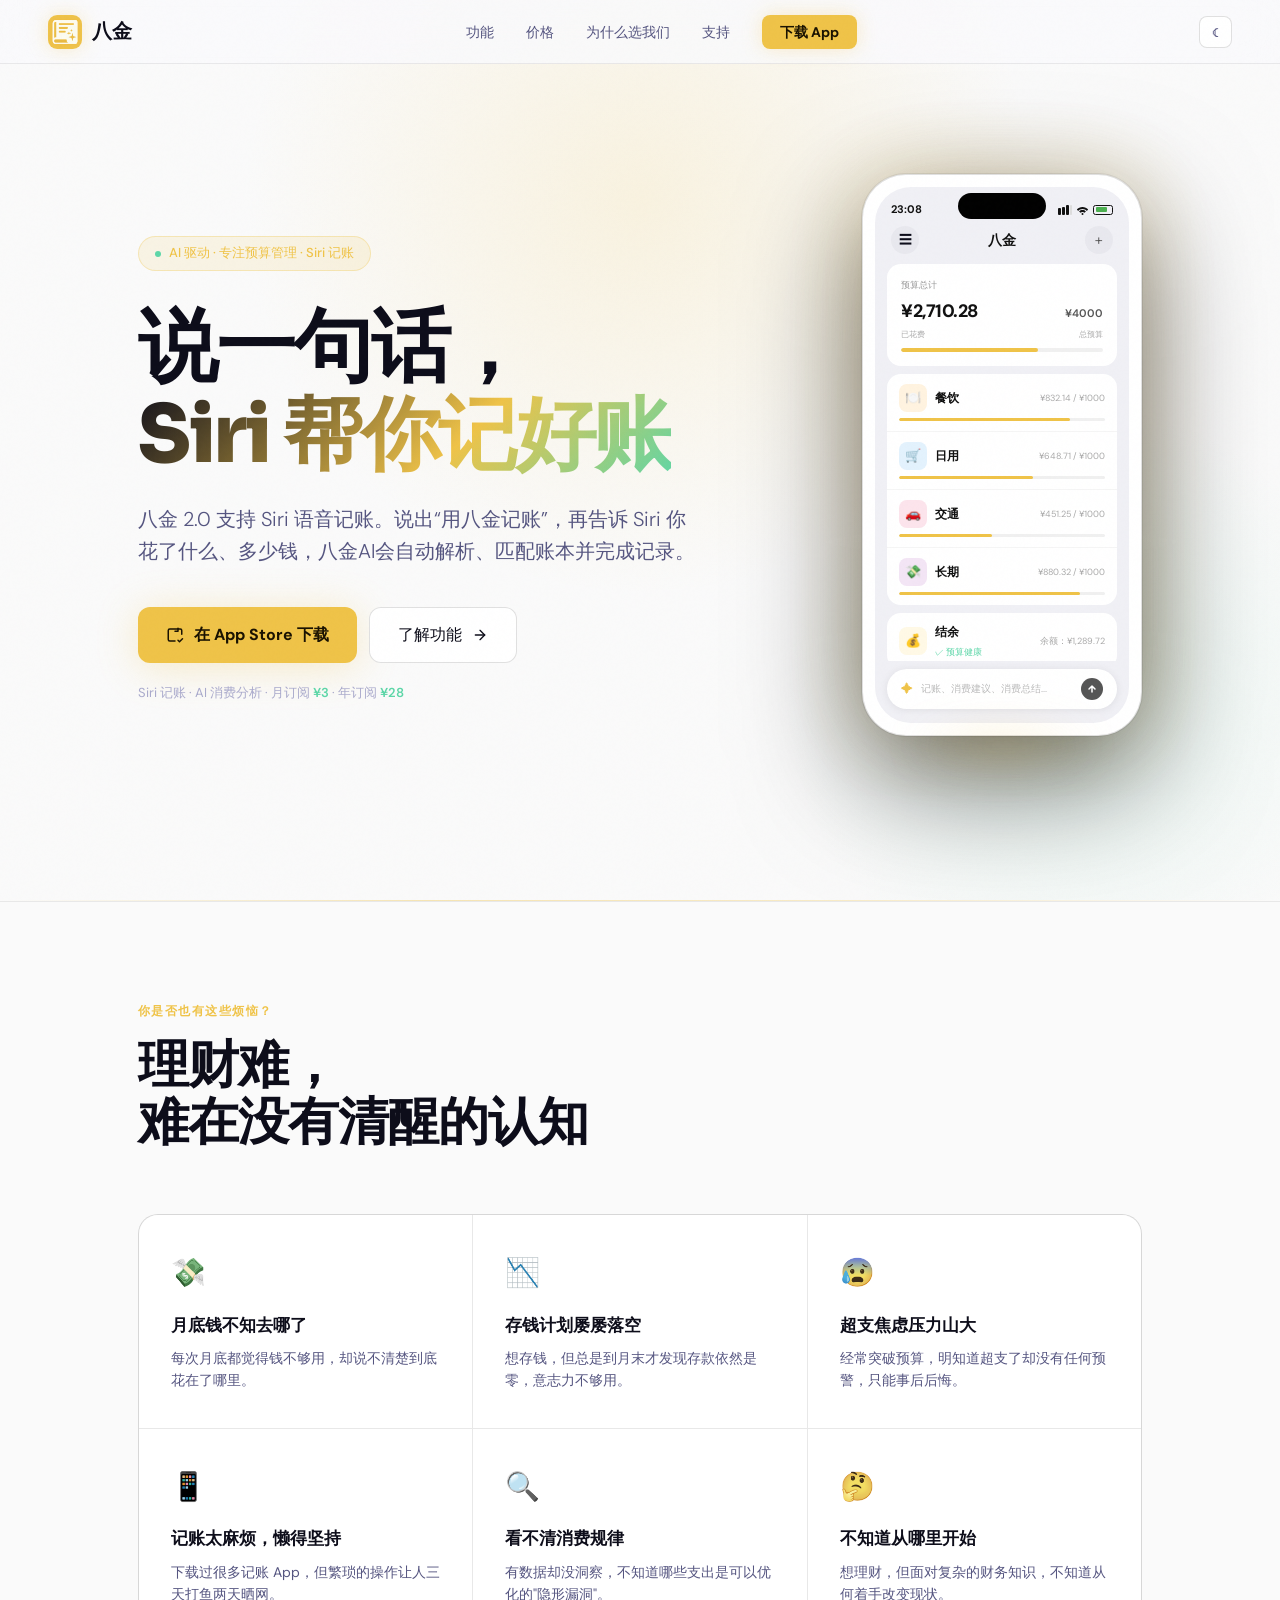
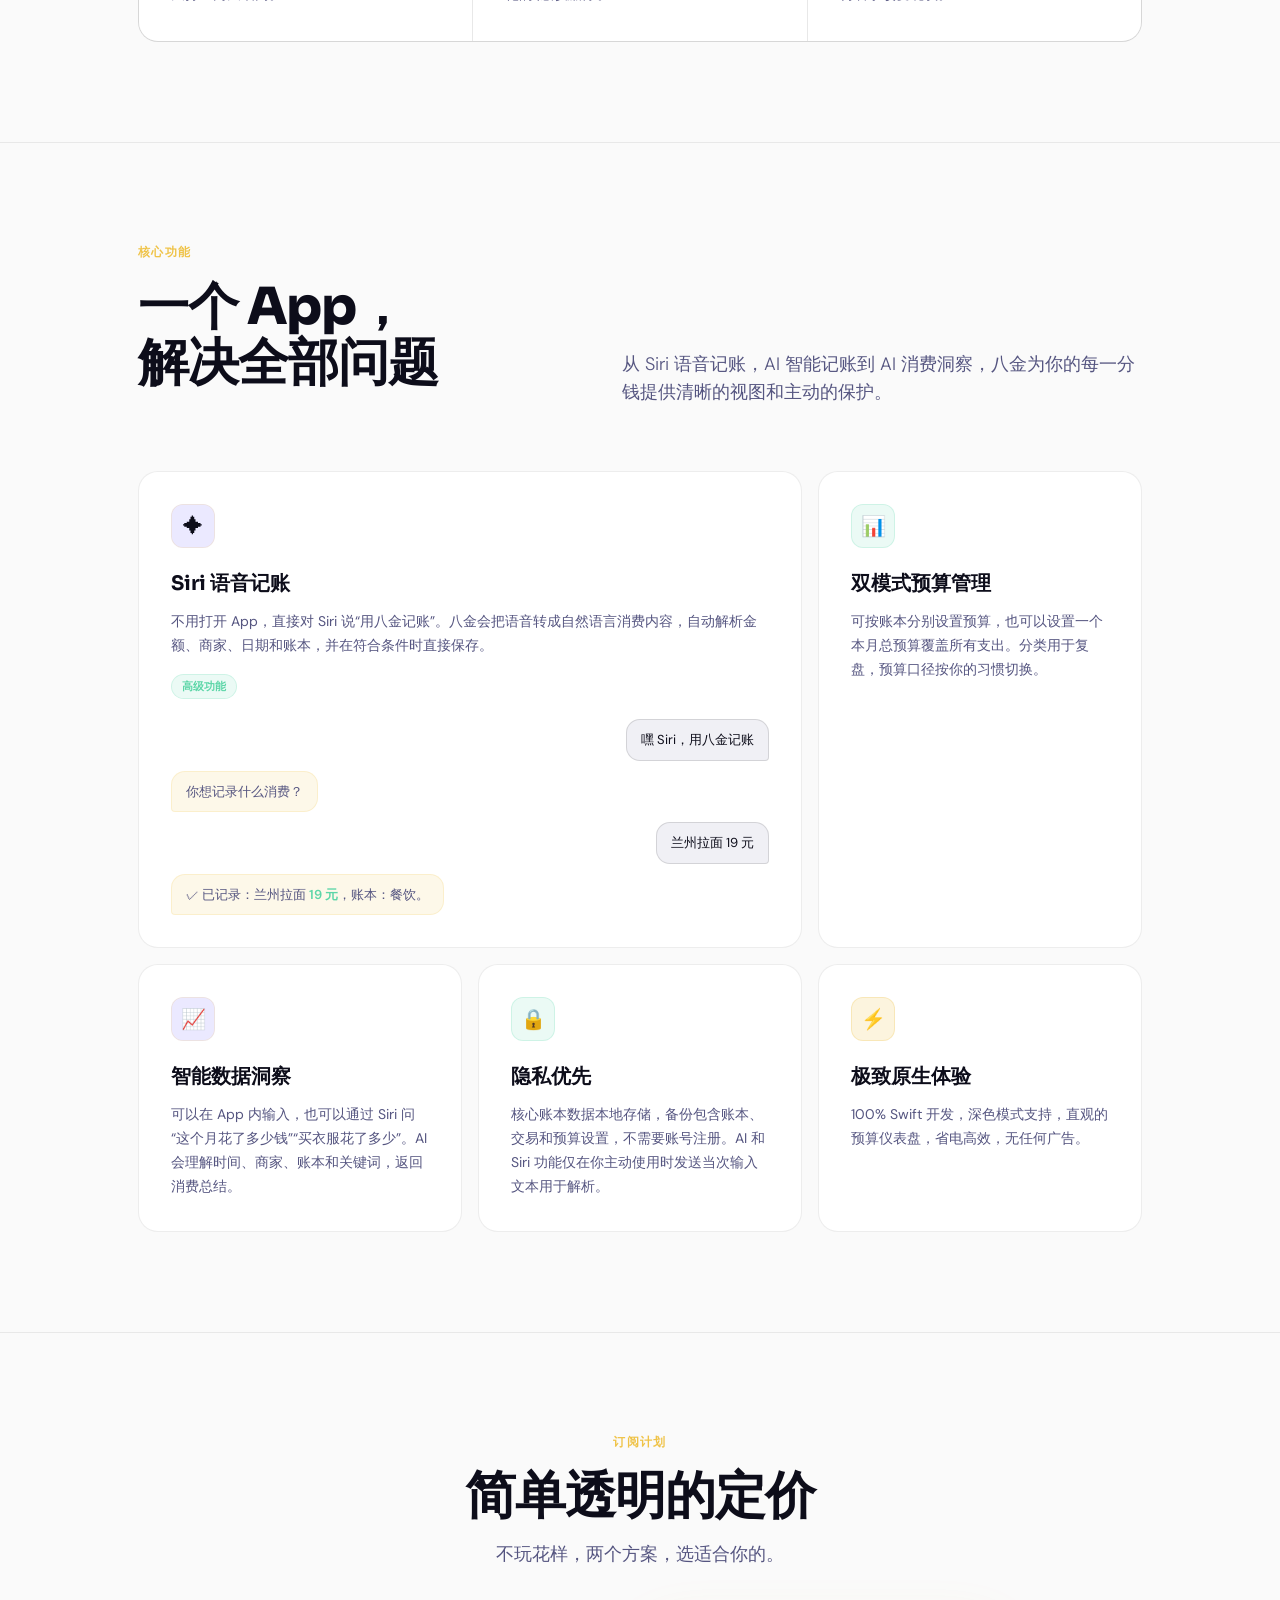
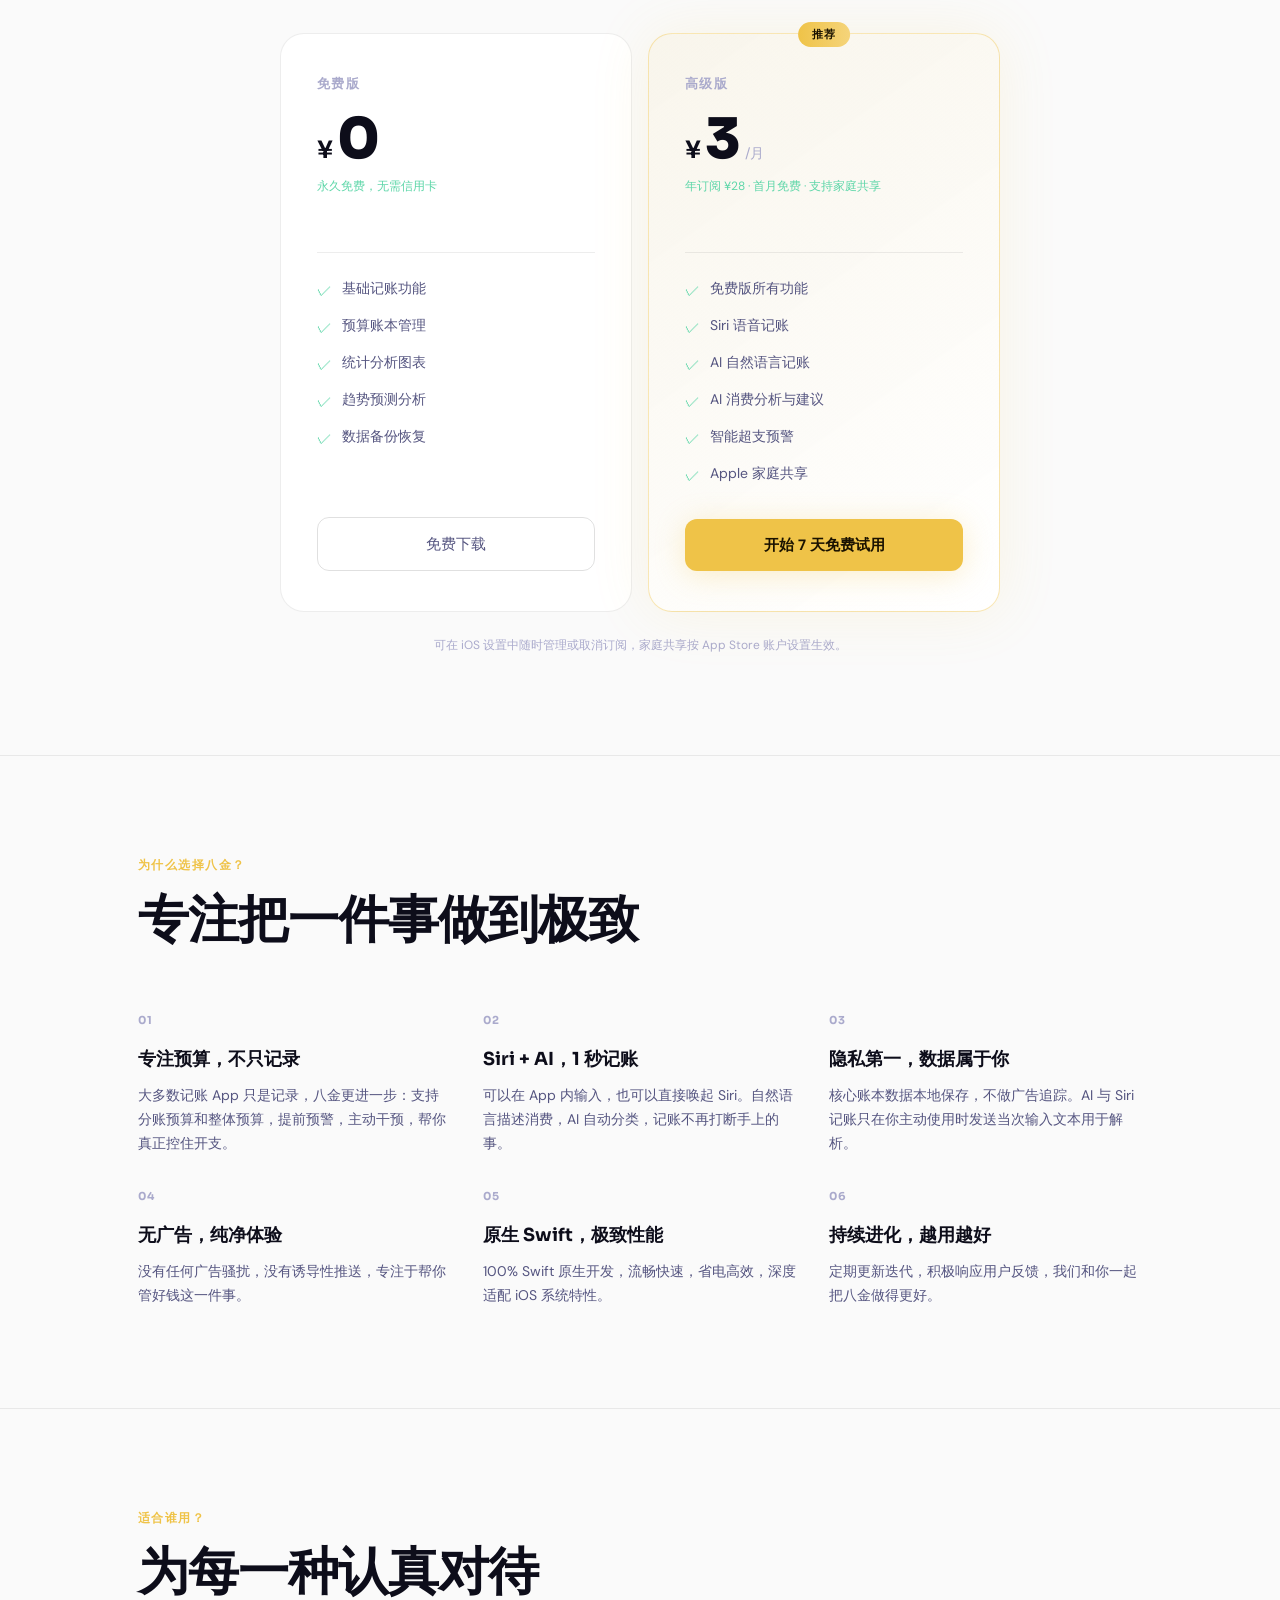
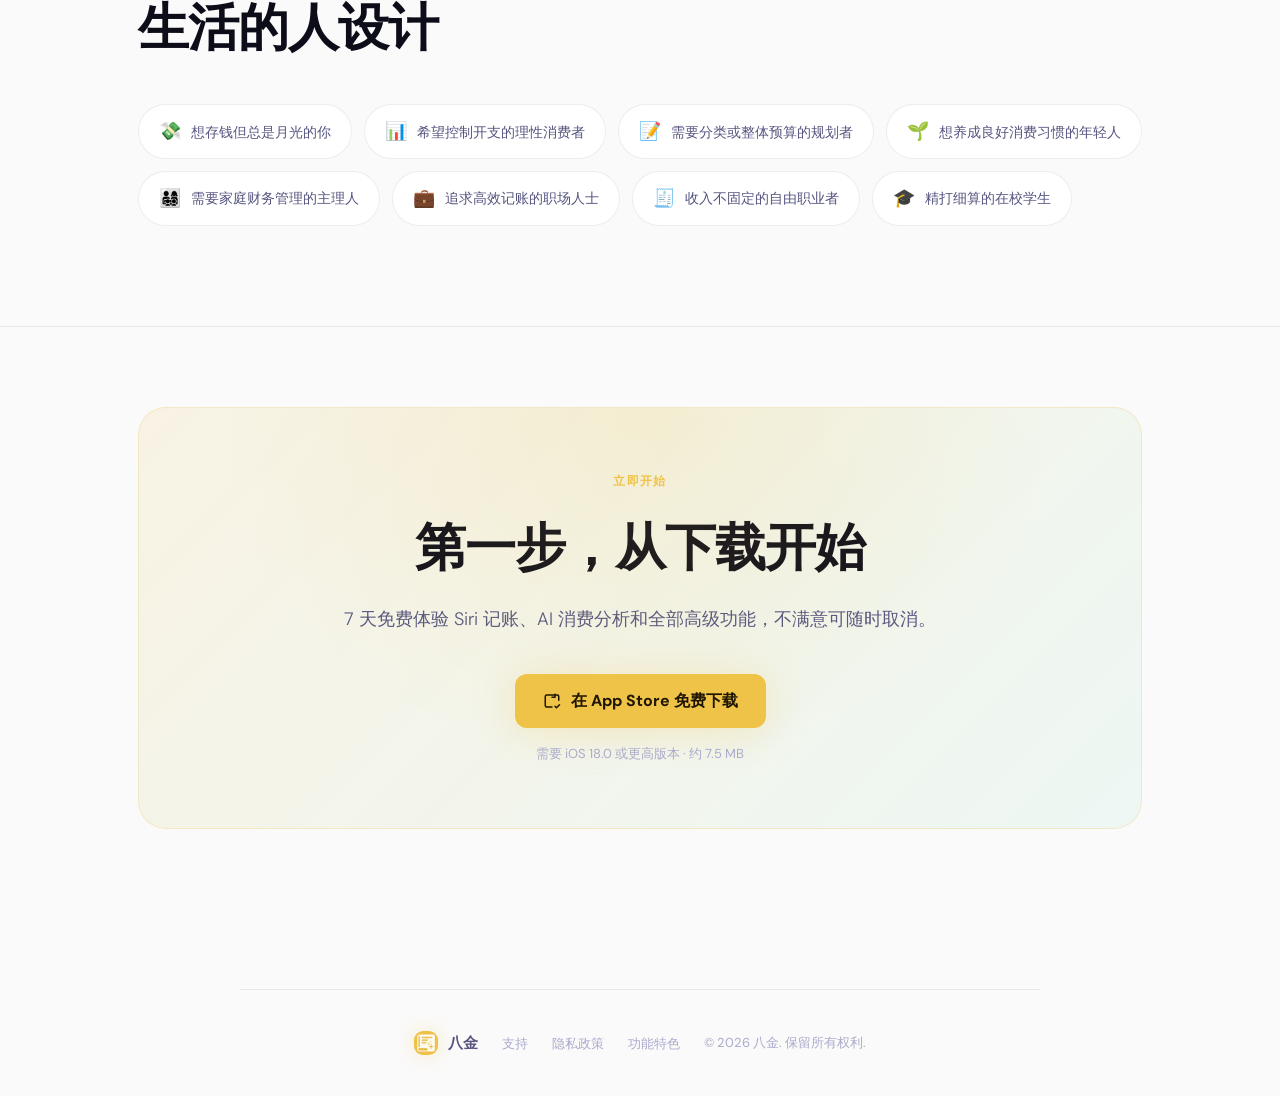
==== index.html @ 3b5d5b8f "update price" ====
<!DOCTYPE html>
<html lang="zh-CN">
<head>
  <meta charset="UTF-8" />
  <meta name="viewport" content="width=device-width, initial-scale=1.0" />
  <title>八金 - AI预算管家 | 智能预算·告别超支</title>
  <meta name="description" content="八金是 AI 驱动的 iOS 预算管家，支持 AI 自然语言记账、Siri 语音记账、Siri 消费分析、分账预算、整体月预算、预算预警和本地数据保护。" />
  <link rel="icon" type="image/x-icon" href="favicon.ico" />
  <link rel="preconnect" href="https://fonts.googleapis.com" />
  <link rel="preconnect" href="https://fonts.gstatic.com" crossorigin />
  <link href="https://fonts.googleapis.com/css2?family=Sora:wght@300;400;500;600;700;800&family=DM+Sans:ital,opsz,wght@0,9..40,300;0,9..40,400;0,9..40,500;0,9..40,600;1,9..40,300&display=swap" rel="stylesheet" />
  <script src="site.js"></script>
  <link rel="stylesheet" href="styles.css" />
</head>
<body class="home-page">

  <!-- NAV -->
  <nav>
    <a href="index.html" class="nav-logo">
      <div class="nav-logo-mark"><img src="logo.png" alt="八金" /></div>
      八金
    </a>
    <ul class="nav-links">
      <li><a href="#features">功能</a></li>
      <li><a href="#pricing">价格</a></li>
      <li><a href="#why">为什么选我们</a></li>
      <li><a href="support.html">支持</a></li>
      <li><a href="#download" class="nav-cta">下载 App</a></li>
    </ul>
    <button id="theme-toggle-btn" class="theme-toggle" type="button" title="切换深色/浅色模式">☀</button>
  </nav>

  <!-- HERO -->
  <section class="hero" id="home">
    <div class="hero-mesh"></div>
    <div class="section-inner hero-inner">
      <div class="hero-split">
        <div class="hero-content hero-content-left">
          <div class="hero-badge">
            <div class="hero-badge-dot"></div>
            AI 驱动 · 专注预算管理 · Siri 记账
          </div>
          <h1 class="hero-title hero-title-large">
            说一句话，<br>
            <span class="grad">Siri 帮你<br class="mobile-only">记好账</span>
          </h1>
          <p class="hero-sub">
            八金 2.0 支持 Siri 语音记账。说出“用八金记账”，再告诉 Siri 你花了什么、多少钱，八金AI会自动解析、匹配账本并完成记录。
          </p>
          <div class="hero-actions hero-actions-left">
            <a href="https://apps.apple.com/us/app/%E5%85%AB%E9%87%91-ai%E9%A2%84%E7%AE%97%E7%AE%A1%E5%AE%B6/id6753637910" class="btn-primary" target="_blank" rel="noopener noreferrer">
              <svg width="18" height="18" viewBox="0 0 24 24" fill="none" stroke="currentColor" stroke-width="2" stroke-linecap="round" stroke-linejoin="round"><path d="M12 20H5a2 2 0 01-2-2V6a2 2 0 012-2h14a2 2 0 012 2v5"/><polyline points="16 3 16 7 12 7"/><path d="M16 19l2 2 4-4"/></svg>
              在 App Store 下载
            </a>
            <a href="#features" class="btn-ghost">
              了解功能
              <svg width="16" height="16" viewBox="0 0 24 24" fill="none" stroke="currentColor" stroke-width="2" stroke-linecap="round" stroke-linejoin="round"><path d="M5 12h14"/><path d="M12 5l7 7-7 7"/></svg>
            </a>
          </div>
          <p class="hero-price-note hero-price-left">Siri 记账 · AI 消费分析 · 月订阅 <strong>¥3</strong> · 年订阅 <strong>¥28</strong></p>
        </div>

        <!-- Phone Mockup -->
        <div class="hero-mockup-wrap hero-mockup-flush">

          <div class="phone-frame">
            <!-- Dynamic Island -->
            <div class="dynamic-island"></div>
            <div class="phone-inner">
              <div id="app-screen" class="app-screen">

                <!-- Status bar -->
                <div class="mock-status">
                  <span data-time class="mock-time">23:08</span>
                  <div class="mock-status-icons">
                    <svg width="14" height="10" viewBox="0 0 14 10" fill="none"><rect x="0" y="3" width="3" height="7" rx="1" fill="#111" data-si/><rect x="4" y="2" width="3" height="8" rx="1" fill="#111" data-si/><rect x="8" y="0" width="3" height="10" rx="1" fill="#111" data-si/><rect x="12" y="0" width="2" height="10" rx="1" fill="#ddd"/></svg>
                    <svg width="13" height="10" viewBox="0 0 13 10"><path d="M6.5 2C4.2 2 2.2 3 0.8 4.6L2.2 6c1-1.2 2.6-1.9 4.3-1.9s3.3.7 4.3 1.9l1.4-1.4C10.8 3 8.8 2 6.5 2z" fill="#111" data-si/><path d="M6.5 5c-1.3 0-2.5.5-3.4 1.4l1.4 1.4c.5-.5 1.2-.8 2-.8s1.5.3 2 .8L9.9 6.4C9 5.5 7.8 5 6.5 5z" fill="#111" data-si/><circle cx="6.5" cy="9" r="1" fill="#111" data-si/></svg>
                    <div class="mock-battery"><div class="mock-battery-shell"><div class="mock-battery-level"></div></div></div>
                  </div>
                </div>

                <!-- App header -->
                <div data-header class="mock-app-header">
                  <div data-menu class="mock-circle mock-menu">☰</div>
                  <span data-title class="mock-title">八金</span>
                  <div data-plus class="mock-circle mock-plus">+</div>
                </div>

                <!-- Content -->
                <div class="mock-content">

                  <!-- Total budget card -->
                  <div data-card class="mock-card padded">
                    <div data-text-muted class="mock-muted">预算总计</div>
                    <div class="mock-total-row">
                      <span data-text class="mock-total">¥2,710.28</span>
                      <span data-text-sub class="mock-budget">¥4000</span>
                    </div>
                    <div class="mock-label-row">
                      <span data-text-alt class="mock-small">已花费</span>
                      <span data-text-alt class="mock-small">总预算</span>
                    </div>
                    <div data-bar-bg class="mock-bar"><div class="mock-fill w-68"></div>
                    </div>
                  </div>

                  <!-- Category rows -->
                  <div data-card class="mock-card clip">
                    <div data-card-border class="mock-category">
                      <div class="mock-category-head">
                        <div data-icon-cat class="mock-icon food">🍽️</div>
                        <span data-text class="mock-name">餐饮</span>
                        <span data-text-alt class="mock-amount">¥832.14 / ¥1000</span>
                      </div>
                      <div data-bar-bg class="mock-thin-bar"><div class="mock-fill w-83"></div></div>
                    </div>
                    <div data-card-border class="mock-category">
                      <div class="mock-category-head">
                        <div data-icon-cat class="mock-icon daily">🛒</div>
                        <span data-text class="mock-name">日用</span>
                        <span data-text-alt class="mock-amount">¥648.71 / ¥1000</span>
                      </div>
                      <div data-bar-bg class="mock-thin-bar"><div class="mock-fill w-65"></div></div>
                    </div>
                    <div data-card-border class="mock-category">
                      <div class="mock-category-head">
                        <div data-icon-cat class="mock-icon transport">🚗</div>
                        <span data-text class="mock-name">交通</span>
                        <span data-text-alt class="mock-amount">¥451.25 / ¥1000</span>
                      </div>
                      <div data-bar-bg class="mock-thin-bar"><div class="mock-fill w-45"></div></div>
                    </div>
                    <div class="mock-category">
                      <div class="mock-category-head">
                        <div data-icon-cat class="mock-icon long">💸</div>
                        <span data-text class="mock-name">长期</span>
                        <span data-text-alt class="mock-amount">¥880.32 / ¥1000</span>
                      </div>
                      <div data-bar-bg class="mock-thin-bar"><div class="mock-fill w-88"></div></div>
                    </div>
                  </div>

                  <!-- 结余 card -->
                  <div data-card class="mock-card compact">
                    <div class="mock-balance-row">
                      <div data-icon-balance class="mock-icon balance">💰</div>
                      <div class="mock-flex">
                        <div data-text class="mock-name">结余</div>
                        <div class="mock-health">✓ 预算健康</div>
                      </div>
                      <span data-text-alt class="mock-amount">余额：¥1,289.72</span>
                    </div>
                  </div>

                </div>

                <!-- AI input bar -->
                <div class="mock-input-wrap">
                  <div data-input class="mock-input">
                    <span class="mock-star">✦</span>
                    <span data-input-text class="mock-placeholder">记账、消费建议、消费总结...</span>
                    <div data-send class="mock-send">
                      <svg width="10" height="10" viewBox="0 0 10 10" fill="none"><path d="M5 8V2M5 2L2 5M5 2L8 5" stroke="white" stroke-width="1.5" stroke-linecap="round" stroke-linejoin="round"/></svg>
                    </div>
                  </div>
                </div>

              </div>
            </div>
          </div>
          <!-- Glow reflection below phone -->
          <div class="phone-glow"></div>
        </div><!-- /hero-mockup-wrap -->
      </div><!-- /hero-split -->
    </div>
  </section>

  <div class="gradient-line"></div>

  <!-- PROBLEMS -->
  <section class="problems" id="problems">
    <div class="section-inner">
      <div class="section-label reveal">你是否也有这些烦恼？</div>
      <h2 class="section-title reveal reveal-delay-1">理财难，<br>难在没有清醒的认知</h2>
      <div class="problems-grid reveal reveal-delay-2">
        <div class="problem-cell">
          <div class="problem-icon">💸</div>
          <div class="problem-title">月底钱不知去哪了</div>
          <div class="problem-desc">每次月底都觉得钱不够用，却说不清楚到底花在了哪里。</div>
        </div>
        <div class="problem-cell">
          <div class="problem-icon">📉</div>
          <div class="problem-title">存钱计划屡屡落空</div>
          <div class="problem-desc">想存钱，但总是到月末才发现存款依然是零，意志力不够用。</div>
        </div>
        <div class="problem-cell">
          <div class="problem-icon">😰</div>
          <div class="problem-title">超支焦虑压力山大</div>
          <div class="problem-desc">经常突破预算，明知道超支了却没有任何预警，只能事后后悔。</div>
        </div>
        <div class="problem-cell">
          <div class="problem-icon">📱</div>
          <div class="problem-title">记账太麻烦，懒得坚持</div>
          <div class="problem-desc">下载过很多记账 App，但繁琐的操作让人三天打鱼两天晒网。</div>
        </div>
        <div class="problem-cell">
          <div class="problem-icon">🔍</div>
          <div class="problem-title">看不清消费规律</div>
          <div class="problem-desc">有数据却没洞察，不知道哪些支出是可以优化的"隐形漏洞"。</div>
        </div>
        <div class="problem-cell">
          <div class="problem-icon">🤔</div>
          <div class="problem-title">不知道从哪里开始</div>
          <div class="problem-desc">想理财，但面对复杂的财务知识，不知道从何着手改变现状。</div>
        </div>
      </div>
    </div>
  </section>

  <!-- FEATURES -->
  <section class="features" id="features">
    <div class="section-inner">
      <div class="features-header">
        <div>
          <div class="section-label reveal">核心功能</div>
          <h2 class="section-title reveal reveal-delay-1">一个 App，<br>解决全部问题</h2>
        </div>
          <p class="section-sub reveal reveal-delay-2">从 Siri 语音记账，AI 智能记账到 AI 消费洞察，八金为你的每一分钱提供清晰的视图和主动的保护。</p>
      </div>

      <div class="feature-cards">

        <!-- Siri 记账 — wide -->
        <div class="feature-card wide reveal">
          <div class="feature-icon-wrap purple">✦</div>
          <h3 class="feature-card-title">Siri 语音记账</h3>
          <p class="feature-card-desc">不用打开 App，直接对 Siri 说“用八金记账”。八金会把语音转成自然语言消费内容，自动解析金额、商家、日期和账本，并在符合条件时直接保存。</p>
          <span class="feature-tag">高级功能</span>
          <!-- Chat demo -->
          <div class="ai-demo">
            <div class="chat-bubble chat-user">嘿 Siri，用八金记账</div>
            <div class="chat-bubble chat-ai">你想记录什么消费？</div>
            <div class="chat-bubble chat-user">兰州拉面 19 元</div>
            <div class="chat-bubble chat-ai">✓ 已记录：兰州拉面 <strong>19 元</strong>，账本：餐饮。</div>
          </div>
        </div>

        <!-- 多维预算 -->
        <div class="feature-card reveal reveal-delay-1">
          <div class="feature-icon-wrap green">📊</div>
          <h3 class="feature-card-title">双模式预算管理</h3>
          <p class="feature-card-desc">可按账本分别设置预算，也可以设置一个本月总预算覆盖所有支出。分类用于复盘，预算口径按你的习惯切换。</p>
        </div>

        <!-- 数据洞察 -->
        <div class="feature-card reveal reveal-delay-2">
          <div class="feature-icon-wrap purple">📈</div>
          <h3 class="feature-card-title">智能数据洞察</h3>
          <p class="feature-card-desc">可以在 App 内输入，也可以通过 Siri 问“这个月花了多少钱”“买衣服花了多少”。AI 会理解时间、商家、账本和关键词，返回消费总结。</p>
        </div>

        <!-- 隐私 -->
        <div class="feature-card reveal reveal-delay-1">
          <div class="feature-icon-wrap green">🔒</div>
          <h3 class="feature-card-title">隐私优先</h3>
          <p class="feature-card-desc">核心账本数据本地存储，备份包含账本、交易和预算设置，不需要账号注册。AI 和 Siri 功能仅在你主动使用时发送当次输入文本用于解析。</p>
        </div>

        <!-- 原生性能 -->
        <div class="feature-card reveal reveal-delay-2">
          <div class="feature-icon-wrap pink">⚡</div>
          <h3 class="feature-card-title">极致原生体验</h3>
          <p class="feature-card-desc">100% Swift 开发，深色模式支持，直观的预算仪表盘，省电高效，无任何广告。</p>
        </div>

      </div>
    </div>
  </section>

  <!-- PRICING -->
  <section class="pricing" id="pricing">
    <div class="section-inner">
      <div class="pricing-header">
        <div class="section-label reveal">订阅计划</div>
        <h2 class="section-title reveal reveal-delay-1">简单透明的定价</h2>
        <p class="section-sub reveal reveal-delay-2">不玩花样，两个方案，选适合你的。</p>
      </div>
      <div class="pricing-cards">

        <!-- Free -->
        <div class="pricing-card reveal">
          <div class="pricing-tier">免费版</div>
          <div class="pricing-price">
            <span class="pricing-currency">¥</span>
            <span class="pricing-amount">0</span>
          </div>
          <div class="pricing-alt">永久免费，无需信用卡</div>
          <div class="pricing-divider"></div>
          <ul class="pricing-features-list">
            <li><span class="check">✓</span> 基础记账功能</li>
            <li><span class="check">✓</span> 预算账本管理</li>
            <li><span class="check">✓</span> 统计分析图表</li>
            <li><span class="check">✓</span> 趋势预测分析</li>
            <li><span class="check">✓</span> 数据备份恢复</li>
          </ul>
          <a href="https://apps.apple.com/us/app/%E5%85%AB%E9%87%91-ai%E9%A2%84%E7%AE%97%E7%AE%A1%E5%AE%B6/id6753637910" class="btn-pricing-ghost" target="_blank" rel="noopener noreferrer">免费下载</a>
        </div>

        <!-- Premium -->
        <div class="pricing-card featured reveal reveal-delay-1">
          <div class="pricing-badge">推荐</div>
          <div class="pricing-tier">高级版</div>
          <div class="pricing-price">
            <span class="pricing-currency">¥</span>
            <span class="pricing-amount">3</span>
            <span class="pricing-period">/月</span>
          </div>
          <div class="pricing-alt">年订阅 ¥28 · 首月免费 · 支持家庭共享</div>
          <div class="pricing-divider"></div>
          <ul class="pricing-features-list">
            <li><span class="check">✓</span> 免费版所有功能</li>
            <li><span class="check">✓</span> Siri 语音记账</li>
            <li><span class="check">✓</span> AI 自然语言记账</li>
            <li><span class="check">✓</span> AI 消费分析与建议</li>
            <li><span class="check">✓</span> 智能超支预警</li>
            <li><span class="check">✓</span> Apple 家庭共享</li>
          </ul>
          <a href="https://apps.apple.com/us/app/%E5%85%AB%E9%87%91-ai%E9%A2%84%E7%AE%97%E7%AE%A1%E5%AE%B6/id6753637910" class="btn-pricing-primary" target="_blank" rel="noopener noreferrer">开始 7 天免费试用</a>
        </div>

      </div>
      <p class="pricing-note reveal">可在 iOS 设置中随时管理或取消订阅，家庭共享按 App Store 账户设置生效。</p>
    </div>
  </section>

  <!-- WHY BAJIN -->
  <section class="why" id="why">
    <div class="section-inner">
      <div class="section-label reveal">为什么选择八金？</div>
      <h2 class="section-title reveal reveal-delay-1">专注把一件事做到极致</h2>
      <div class="why-grid">
        <div class="why-item reveal">
          <div class="why-num">01</div>
          <div class="why-item-title">专注预算，不只记录</div>
          <div class="why-item-desc">大多数记账 App 只是记录，八金更进一步：支持分账预算和整体预算，提前预警，主动干预，帮你真正控住开支。</div>
        </div>
        <div class="why-item reveal reveal-delay-1">
          <div class="why-num">02</div>
          <div class="why-item-title">Siri + AI，1 秒记账</div>
          <div class="why-item-desc">可以在 App 内输入，也可以直接唤起 Siri。自然语言描述消费，AI 自动分类，记账不再打断手上的事。</div>
        </div>
        <div class="why-item reveal reveal-delay-2">
          <div class="why-num">03</div>
          <div class="why-item-title">隐私第一，数据属于你</div>
          <div class="why-item-desc">核心账本数据本地保存，不做广告追踪。AI 与 Siri 记账只在你主动使用时发送当次输入文本用于解析。</div>
        </div>
        <div class="why-item reveal reveal-delay-1">
          <div class="why-num">04</div>
          <div class="why-item-title">无广告，纯净体验</div>
          <div class="why-item-desc">没有任何广告骚扰，没有诱导性推送，专注于帮你管好钱这一件事。</div>
        </div>
        <div class="why-item reveal reveal-delay-2">
          <div class="why-num">05</div>
          <div class="why-item-title">原生 Swift，极致性能</div>
          <div class="why-item-desc">100% Swift 原生开发，流畅快速，省电高效，深度适配 iOS 系统特性。</div>
        </div>
        <div class="why-item reveal reveal-delay-3">
          <div class="why-num">06</div>
          <div class="why-item-title">持续进化，越用越好</div>
          <div class="why-item-desc">定期更新迭代，积极响应用户反馈，我们和你一起把八金做得更好。</div>
        </div>
      </div>
    </div>
  </section>

  <!-- AUDIENCE -->
  <section class="audience">
    <div class="section-inner">
      <div class="section-label reveal">适合谁用？</div>
      <h2 class="section-title reveal reveal-delay-1">为每一种认真对待<br>生活的人设计</h2>
      <div class="audience-pills">
        <div class="audience-pill reveal"><span class="pill-emoji">💸</span><span class="pill-text">想存钱但总是月光的你</span></div>
        <div class="audience-pill reveal reveal-delay-1"><span class="pill-emoji">📊</span><span class="pill-text">希望控制开支的理性消费者</span></div>
        <div class="audience-pill reveal reveal-delay-2"><span class="pill-emoji">📝</span><span class="pill-text">需要分类或整体预算的规划者</span></div>
        <div class="audience-pill reveal reveal-delay-1"><span class="pill-emoji">🌱</span><span class="pill-text">想养成良好消费习惯的年轻人</span></div>
        <div class="audience-pill reveal reveal-delay-2"><span class="pill-emoji">👨‍👩‍👧‍👦</span><span class="pill-text">需要家庭财务管理的主理人</span></div>
        <div class="audience-pill reveal reveal-delay-3"><span class="pill-emoji">💼</span><span class="pill-text">追求高效记账的职场人士</span></div>
        <div class="audience-pill reveal reveal-delay-1"><span class="pill-emoji">🧾</span><span class="pill-text">收入不固定的自由职业者</span></div>
        <div class="audience-pill reveal reveal-delay-2"><span class="pill-emoji">🎓</span><span class="pill-text">精打细算的在校学生</span></div>
      </div>
    </div>
  </section>

  <!-- CTA BANNER -->
  <section class="cta-section">
    <div class="section-inner">
      <div class="cta-panel reveal">
        <div class="section-label cta-label" id="download">立即开始</div>
        <h2 class="cta-title">第一步，从下载开始</h2>
        <p class="cta-copy">7 天免费体验 Siri 记账、AI 消费分析和全部高级功能，不满意可随时取消。</p>
        <a href="https://apps.apple.com/us/app/%E5%85%AB%E9%87%91-ai%E9%A2%84%E7%AE%97%E7%AE%A1%E5%AE%B6/id6753637910" class="btn-primary cta-button" target="_blank" rel="noopener noreferrer">
          <svg width="18" height="18" viewBox="0 0 24 24" fill="none" stroke="currentColor" stroke-width="2" stroke-linecap="round" stroke-linejoin="round"><path d="M12 20H5a2 2 0 01-2-2V6a2 2 0 012-2h14a2 2 0 012 2v5"/><path d="M16 3v4h-4"/><path d="M16 19l2 2 4-4"/></svg>
          在 App Store 免费下载
        </a>
        <p class="cta-requirements">需要 iOS 18.0 或更高版本 · 约 7.5 MB</p>
      </div>
    </div>
  </section>



  <!-- FOOTER -->
  <footer>
    <div class="section-inner">
      <div class="footer-inner">
        <a href="index.html" class="footer-logo">
          <div class="nav-logo-mark footer-logo-mark"><img src="logo.png" alt="八金" class="logo-fill rounded" /></div>
          八金
        </a>
        <ul class="footer-links">
          <li><a href="support.html">支持</a></li>
          <li><a href="privacy.html">隐私政策</a></li>
          <li><a href="#features">功能特色</a></li>
        </ul>
        <div class="footer-copy">© 2026 八金. 保留所有权利.</div>
      </div>
    </div>
  </footer>

</body>
</html>
---- styles.css ----
/* Home page */
:root {
      --bg: #09090f;
      --bg2: #0e0e1a;
      --surface: #13131f;
      --surface2: #1a1a2e;
      --border: rgba(255,255,255,0.07);
      --border2: rgba(255,255,255,0.12);
      --text: #f0f0f8;
      --text2: #9090b0;
      --text3: #5a5a7a;
      --nav-bg: rgba(9, 9, 15, 0.80);
      --accent: #efc348;
      --accent2: #5dd6a8;
      --accent3: #f5d47a;
      --glow: rgba(239, 195, 72, 0.28);
      --font-display: 'Sora', sans-serif;
      --font-body: 'DM Sans', sans-serif;
    }

    *, *::before, *::after { box-sizing: border-box; margin: 0; padding: 0; }

    html { scroll-behavior: smooth; }

    body {
      background: var(--bg);
      color: var(--text);
      font-family: var(--font-body);
      font-size: 16px;
      line-height: 1.6;
      overflow-x: hidden;
      -webkit-font-smoothing: antialiased;
    }

    /* ── NOISE OVERLAY ── */
    body::before {
      content: '';
      position: fixed;
      inset: 0;
      background-image: url("data:image/svg+xml,%3Csvg viewBox='0 0 256 256' xmlns='http://www.w3.org/2000/svg'%3E%3Cfilter id='n'%3E%3CfeTurbulence type='fractalNoise' baseFrequency='0.9' numOctaves='4' stitchTiles='stitch'/%3E%3C/filter%3E%3Crect width='100%25' height='100%25' filter='url(%23n)' opacity='0.03'/%3E%3C/svg%3E");
      pointer-events: none;
      z-index: 1000;
      opacity: 0.4;
    }

    /* ── NAV ── */
    nav {
      position: fixed;
      top: 0; left: 0; right: 0;
      z-index: 100;
      padding: 0 48px;
      height: 64px;
      display: flex;
      align-items: center;
      justify-content: space-between;
      background: var(--nav-bg);
      backdrop-filter: blur(20px);
      -webkit-backdrop-filter: blur(20px);
      border-bottom: 1px solid var(--border);
      transition: background 0.3s;
    }

    .nav-logo {
      display: flex;
      align-items: center;
      gap: 10px;
      font-family: var(--font-display);
      font-weight: 700;
      font-size: 20px;
      color: var(--text);
      text-decoration: none;
    }

    .nav-logo-mark {
      width: 34px;
      height: 34px;
      border-radius: 9px;
      overflow: hidden;
      box-shadow: 0 0 20px var(--glow);
      flex-shrink: 0;
    }
    .nav-logo-mark img {
      width: 100%; height: 100%;
      object-fit: cover;
      display: block;
    }

    .nav-links {
      display: flex;
      align-items: center;
      gap: 32px;
      list-style: none;
    }

    .nav-links a {
      color: var(--text2);
      text-decoration: none;
      font-size: 14px;
      font-weight: 500;
      transition: color 0.2s;
    }

    .nav-links a:hover { color: var(--text); }

    .nav-cta {
      background: var(--accent);
      color: #1a1200 !important;
      padding: 8px 18px;
      border-radius: 8px;
      font-weight: 700 !important;
      transition: opacity 0.2s, transform 0.2s !important;
      box-shadow: 0 0 20px var(--glow);
    }

    .nav-cta:hover { opacity: 0.85; transform: translateY(-1px); }

    /* ── HERO ── */
    .hero {
      min-height: 100vh;
      display: flex;
      align-items: center;
      justify-content: center;
      position: relative;
      overflow: hidden;
      padding: 120px 0 80px;
    }

    .hero-split {
      display: grid;
      grid-template-columns: 1fr auto;
      align-items: center;
      gap: 80px;
      width: 100%;
    }

    @media (max-width: 900px) {
      .hero-split {
        grid-template-columns: 1fr;
      }
      .hero-split .hero-mockup-wrap {
        display: none;
      }
    }

    /* gradient mesh background */
    .hero-mesh {
      position: absolute;
      inset: 0;
      pointer-events: none;
      overflow: hidden;
    }

    .hero-mesh::before {
      content: '';
      position: absolute;
      width: 800px; height: 800px;
      top: -200px; left: 50%;
      transform: translateX(-50%);
      background: radial-gradient(ellipse, rgba(239,195,72,0.15) 0%, transparent 70%);
      animation: pulse 6s ease-in-out infinite;
    }

    .hero-mesh::after {
      content: '';
      position: absolute;
      width: 600px; height: 600px;
      bottom: -100px; right: -100px;
      background: radial-gradient(ellipse, rgba(93,214,168,0.1) 0%, transparent 70%);
      animation: pulse 8s ease-in-out infinite reverse;
    }

    @keyframes pulse {
      0%, 100% { transform: translateX(-50%) scale(1); opacity: 1; }
      50% { transform: translateX(-50%) scale(1.1); opacity: 0.7; }
    }

    .hero-content {
      text-align: left;
      max-width: 600px;
      position: relative;
      z-index: 1;
    }

    .hero-badge {
      display: inline-flex;
      align-items: center;
      gap: 8px;
      background: rgba(239,195,72,0.12);
      border: 1px solid rgba(239,195,72,0.3);
      border-radius: 100px;
      padding: 6px 16px;
      font-size: 13px;
      font-weight: 500;
      color: #efc348;
      margin-bottom: 32px;
      animation: fadeUp 0.6s ease forwards;
    }

    .hero-badge-dot {
      width: 6px; height: 6px;
      border-radius: 50%;
      background: var(--accent2);
      animation: blink 2s ease-in-out infinite;
    }

    @keyframes blink {
      0%, 100% { opacity: 1; }
      50% { opacity: 0.3; }
    }

    .hero-title {
      font-family: var(--font-display);
      font-size: clamp(48px, 7vw, 88px);
      font-weight: 800;
      line-height: 1.05;
      letter-spacing: -0.03em;
      margin-bottom: 24px;
      animation: fadeUp 0.6s 0.1s ease both;
    }

    .hero-title .grad {
      background: linear-gradient(135deg, var(--text) 0%, #efc348 60%, #5dd6a8 100%);
      -webkit-background-clip: text;
      -webkit-text-fill-color: transparent;
      background-clip: text;
    }

    .mobile-only { display: none; }

    .hero-sub {
      font-size: 20px;
      color: var(--text2);
      line-height: 1.6;
      max-width: 560px;
      margin: 0 0 40px;
      font-weight: 300;
      animation: fadeUp 0.6s 0.2s ease both;
    }

    .hero-actions {
      display: flex;
      gap: 12px;
      justify-content: center;
      flex-wrap: wrap;
      animation: fadeUp 0.6s 0.3s ease both;
    }

    .btn-primary {
      display: inline-flex;
      align-items: center;
      gap: 10px;
      background: var(--accent);
      color: #1a1200;
      padding: 14px 28px;
      border-radius: 12px;
      font-weight: 700;
      font-size: 16px;
      text-decoration: none;
      transition: all 0.2s;
      box-shadow: 0 4px 40px var(--glow);
    }

    .btn-primary:hover {
      transform: translateY(-2px);
      box-shadow: 0 8px 50px var(--glow);
      opacity: 0.9;
    }

    .btn-ghost {
      display: inline-flex;
      align-items: center;
      gap: 10px;
      background: var(--surface);
      color: var(--text);
      padding: 14px 28px;
      border-radius: 12px;
      font-weight: 500;
      font-size: 16px;
      text-decoration: none;
      border: 1px solid var(--border2);
      transition: all 0.2s;
    }

    .btn-ghost:hover {
      background: var(--surface2);
      border-color: rgba(255,255,255,0.2);
      transform: translateY(-2px);
    }

    .hero-price-note {
      margin-top: 20px;
      font-size: 13px;
      color: var(--text3);
      animation: fadeUp 0.6s 0.4s ease both;
    }

    .hero-price-note strong { color: var(--accent2); font-weight: 600; }

    /* ── HERO MOCKUP ── */
    .hero-mockup-wrap {
      position: relative;
      z-index: 1;
      margin-top: 72px;
      animation: fadeUp 0.8s 0.5s ease both;
    }

    .phone-frame {
      width: 280px;
      margin: 0 auto;
      background: var(--surface);
      border-radius: 44px;
      border: 1.5px solid var(--border2);
      padding: 12px;
      box-shadow:
        0 0 0 1px var(--border),
        0 40px 120px rgba(0,0,0,0.6),
        0 0 80px var(--glow);
      position: relative;
    }

    .phone-inner {
      border-radius: 36px;
      overflow: hidden;
      background: var(--bg2);
      aspect-ratio: 9/19;
      position: relative;
    }

    /* ── APP UI MOCKUP ── */
    .app-ui {
      padding: 24px 16px;
      height: 100%;
      display: flex;
      flex-direction: column;
      gap: 16px;
    }

    .app-header {
      display: flex;
      justify-content: space-between;
      align-items: center;
    }

    .app-header-left { font-size: 11px; color: var(--text3); }
    .app-header-title { font-family: var(--font-display); font-size: 13px; font-weight: 700; color: var(--text); }

    .app-avatar {
      width: 28px; height: 28px;
      border-radius: 50%;
      background: linear-gradient(135deg, var(--accent), var(--accent3));
    }

    /* Budget Ring */
    .budget-ring-section {
      display: flex;
      flex-direction: column;
      align-items: center;
      gap: 8px;
    }

    .ring-container {
      position: relative;
      width: 110px;
      height: 110px;
    }

    .ring-svg {
      width: 100%;
      height: 100%;
      transform: rotate(-90deg);
    }

    .ring-bg { fill: none; stroke: var(--surface2); stroke-width: 8; }
    .ring-fill {
      fill: none;
      stroke-width: 8;
      stroke-linecap: round;
      stroke: url(#ringGrad);
      stroke-dasharray: 283;
      stroke-dashoffset: 85;
      animation: ringFill 1.5s 1s ease both;
    }

    @keyframes ringFill {
      from { stroke-dashoffset: 283; }
      to { stroke-dashoffset: 85; }
    }

    .ring-center {
      position: absolute;
      inset: 0;
      display: flex;
      flex-direction: column;
      align-items: center;
      justify-content: center;
    }

    .ring-pct {
      font-family: var(--font-display);
      font-size: 20px;
      font-weight: 800;
      color: var(--text);
      line-height: 1;
    }

    .ring-label { font-size: 8px; color: var(--text3); }

    .budget-meta {
      display: flex;
      gap: 20px;
    }

    .budget-meta-item { text-align: center; }
    .budget-meta-num { font-family: var(--font-display); font-size: 14px; font-weight: 700; color: var(--text); }
    .budget-meta-lbl { font-size: 8px; color: var(--text3); }

    /* Categories */
    .categories { display: flex; flex-direction: column; gap: 6px; }

    .cat-row {
      display: flex;
      align-items: center;
      gap: 8px;
    }

    .cat-icon {
      width: 24px; height: 24px;
      border-radius: 6px;
      display: flex; align-items: center; justify-content: center;
      font-size: 11px;
      flex-shrink: 0;
    }

    .cat-info { flex: 1; }
    .cat-name { font-size: 9px; font-weight: 600; color: var(--text2); }
    .cat-bar-wrap { height: 3px; background: var(--surface2); border-radius: 2px; margin-top: 2px; overflow: hidden; }
    .cat-bar { height: 100%; border-radius: 2px; }
    .cat-amount { font-size: 9px; font-weight: 600; color: var(--text); }

    /* AI Card */
    .ai-card {
      background: rgba(239,195,72,0.08);
      border: 1px solid rgba(239,195,72,0.18);
      border-radius: 12px;
      padding: 10px 12px;
      display: flex;
      gap: 8px;
      align-items: flex-start;
    }

    .ai-icon {
      width: 20px; height: 20px;
      border-radius: 6px;
      background: linear-gradient(135deg, var(--accent), var(--accent3));
      display: flex; align-items: center; justify-content: center;
      font-size: 9px;
      flex-shrink: 0;
    }

    .ai-text { font-size: 8px; color: var(--text2); line-height: 1.4; }
    .ai-text strong { color: var(--text); font-weight: 600; display: block; margin-bottom: 2px; }

    /* ── SECTION SHARED ── */
    section { position: relative; }

    .section-inner {
      max-width: 1100px;
      margin: 0 auto;
      padding: 0 48px;
    }

    .section-label {
      font-size: 12px;
      font-weight: 600;
      letter-spacing: 0.12em;
      text-transform: uppercase;
      color: var(--accent);
      margin-bottom: 16px;
    }

    .section-title {
      font-family: var(--font-display);
      font-size: clamp(32px, 4vw, 52px);
      font-weight: 800;
      letter-spacing: -0.02em;
      line-height: 1.1;
      margin-bottom: 16px;
    }

    .section-sub {
      font-size: 18px;
      color: var(--text2);
      font-weight: 300;
      max-width: 520px;
      line-height: 1.6;
    }

    /* ── PROBLEMS ── */
    .problems {
      padding: 100px 0;
      border-top: 1px solid var(--border);
    }

    .problems-grid {
      display: grid;
      grid-template-columns: repeat(3, 1fr);
      gap: 1px;
      background: var(--border);
      border: 1px solid var(--border);
      border-radius: 20px;
      overflow: hidden;
      margin-top: 64px;
    }

    .problem-cell {
      background: var(--surface);
      padding: 36px 32px;
      transition: background 0.2s;
    }

    .problem-cell:hover { background: var(--surface2); }

    .problem-icon {
      font-size: 28px;
      margin-bottom: 16px;
      filter: grayscale(0.3);
    }

    .problem-title {
      font-family: var(--font-display);
      font-size: 17px;
      font-weight: 700;
      color: var(--text);
      margin-bottom: 8px;
    }

    .problem-desc {
      font-size: 14px;
      color: var(--text2);
      line-height: 1.6;
    }

    /* ── FEATURES ── */
    .features {
      padding: 100px 0;
      border-top: 1px solid var(--border);
    }

    .features-header {
      display: flex;
      justify-content: space-between;
      align-items: flex-end;
      margin-bottom: 64px;
      gap: 32px;
    }

    .feature-cards {
      display: grid;
      grid-template-columns: repeat(3, 1fr);
      gap: 16px;
    }

    .feature-card {
      background: var(--surface);
      border: 1px solid var(--border);
      border-radius: 20px;
      padding: 32px;
      transition: all 0.3s;
      position: relative;
      overflow: hidden;
    }

    .feature-card::before {
      content: '';
      position: absolute;
      inset: 0;
      border-radius: 20px;
      opacity: 0;
      transition: opacity 0.3s;
      background: radial-gradient(ellipse at top left, var(--glow), transparent 60%);
    }

    .feature-card:hover::before { opacity: 1; }
    .feature-card:hover { border-color: var(--border2); transform: translateY(-4px); }

    .feature-card.wide {
      grid-column: span 2;
    }

    .feature-icon-wrap {
      width: 44px; height: 44px;
      border-radius: 12px;
      display: flex; align-items: center; justify-content: center;
      font-size: 20px;
      margin-bottom: 20px;
    }

    .feature-icon-wrap.purple { background: oklch(65% 0.25 280 / 0.15); border: 1px solid rgba(239,195,72,0.18); }
    .feature-icon-wrap.green { background: rgba(93,214,168,0.12); border: 1px solid rgba(93,214,168,0.2); }
    .feature-icon-wrap.pink { background: rgba(239,195,72,0.18); border: 1px solid rgba(239,195,72,0.25); }

    .feature-card-title {
      font-family: var(--font-display);
      font-size: 20px;
      font-weight: 700;
      margin-bottom: 10px;
    }

    .feature-card-desc {
      font-size: 14px;
      color: var(--text2);
      line-height: 1.7;
    }

    .feature-tag {
      display: inline-block;
      margin-top: 16px;
      font-size: 11px;
      font-weight: 600;
      color: var(--accent2);
      background: rgba(93,214,168,0.12);
      border: 1px solid rgba(93,214,168,0.2);
      padding: 3px 10px;
      border-radius: 100px;
    }

    /* AI Chat Demo */
    .ai-demo {
      margin-top: 20px;
      display: flex;
      flex-direction: column;
      gap: 10px;
    }

    .chat-bubble {
      padding: 10px 14px;
      border-radius: 14px;
      font-size: 13px;
      max-width: 85%;
      line-height: 1.5;
    }

    .chat-user {
      background: var(--surface2);
      border: 1px solid var(--border2);
      color: var(--text);
      align-self: flex-end;
      border-radius: 14px 14px 4px 14px;
    }

    .chat-ai {
      background: rgba(239,195,72,0.12);
      border: 1px solid rgba(239,195,72,0.18);
      color: var(--text2);
      align-self: flex-start;
      border-radius: 14px 14px 14px 4px;
    }

    .chat-ai strong { color: var(--accent2); }

    /* ── PRICING ── */
    .pricing {
      padding: 100px 0;
      border-top: 1px solid var(--border);
    }

    .pricing-header {
      text-align: center;
      margin-bottom: 64px;
    }

    .pricing-header .section-sub { margin: 0 auto; }

    .pricing-cards {
      display: grid;
      grid-template-columns: 1fr 1fr;
      gap: 16px;
      max-width: 720px;
      margin: 0 auto;
    }

    .pricing-card {
      background: var(--surface);
      border: 1px solid var(--border);
      border-radius: 24px;
      padding: 40px 36px;
      position: relative;
      display: flex;
      flex-direction: column;
      transition: all 0.3s;
    }

    .pricing-card:hover { border-color: var(--border2); }

    .pricing-card.featured {
      border-color: rgba(239,195,72,0.4);
      background: linear-gradient(145deg, rgba(239,195,72,0.08), var(--surface));
      box-shadow: 0 0 60px rgba(239,195,72,0.12);
    }

    .pricing-badge {
      position: absolute;
      top: -12px; left: 50%;
      transform: translateX(-50%);
      background: linear-gradient(90deg, var(--accent), var(--accent3));
      color: #1a1200;
      font-size: 11px;
      font-weight: 700;
      letter-spacing: 0.08em;
      text-transform: uppercase;
      padding: 4px 14px;
      border-radius: 100px;
      white-space: nowrap;
    }

    .pricing-tier {
      font-size: 13px;
      font-weight: 600;
      color: var(--text3);
      text-transform: uppercase;
      letter-spacing: 0.1em;
      margin-bottom: 16px;
    }

    .pricing-price {
      display: flex;
      align-items: baseline;
      gap: 4px;
      margin-bottom: 8px;
    }

    .pricing-currency {
      font-family: var(--font-display);
      font-size: 24px;
      font-weight: 700;
      color: var(--text);
    }

    .pricing-amount {
      font-family: var(--font-display);
      font-size: 56px;
      font-weight: 800;
      color: var(--text);
      line-height: 1;
    }

    .pricing-period {
      font-size: 14px;
      color: var(--text3);
    }

    .pricing-alt {
      font-size: 12px;
      color: var(--accent2);
      margin-bottom: 32px;
    }

    .pricing-divider {
      height: 1px;
      background: var(--border);
      margin: 24px 0;
    }

    .pricing-features-list {
      list-style: none;
      display: flex;
      flex-direction: column;
      gap: 12px;
      flex: 1;
      margin-bottom: 32px;
    }

    .pricing-features-list li {
      display: flex;
      gap: 10px;
      font-size: 14px;
      color: var(--text2);
      align-items: flex-start;
    }

    .pricing-features-list li .check {
      color: var(--accent2);
      font-size: 15px;
      flex-shrink: 0;
      margin-top: 1px;
    }

    .btn-pricing-primary {
      display: block;
      text-align: center;
      background: var(--accent);
      color: #1a1200;
      padding: 14px;
      border-radius: 12px;
      font-weight: 700;
      font-size: 15px;
      text-decoration: none;
      transition: all 0.2s;
      box-shadow: 0 4px 30px var(--glow);
    }

    .btn-pricing-primary:hover { opacity: 0.85; transform: translateY(-2px); }

    .btn-pricing-ghost {
      display: block;
      text-align: center;
      background: transparent;
      color: var(--text2);
      padding: 14px;
      border-radius: 12px;
      font-weight: 500;
      font-size: 15px;
      text-decoration: none;
      border: 1px solid var(--border2);
      transition: all 0.2s;
    }

    .btn-pricing-ghost:hover { background: var(--surface2); color: var(--text); }

    .pricing-note {
      text-align: center;
      margin-top: 24px;
      font-size: 12px;
      color: var(--text3);
    }

    /* ── WHY BAJIN ── */
    .why {
      padding: 100px 0;
      border-top: 1px solid var(--border);
    }

    .why-grid {
      display: grid;
      grid-template-columns: repeat(3, 1fr);
      gap: 32px;
      margin-top: 64px;
    }

    .why-item { }

    .why-num {
      font-family: var(--font-display);
      font-size: 11px;
      font-weight: 700;
      color: var(--text3);
      letter-spacing: 0.1em;
      text-transform: uppercase;
      margin-bottom: 16px;
    }

    .why-item-title {
      font-family: var(--font-display);
      font-size: 18px;
      font-weight: 700;
      color: var(--text);
      margin-bottom: 10px;
    }

    .why-item-desc {
      font-size: 14px;
      color: var(--text2);
      line-height: 1.7;
    }

    /* ── AUDIENCE ── */
    .audience {
      padding: 100px 0;
      border-top: 1px solid var(--border);
    }

    .audience-pills {
      display: flex;
      flex-wrap: wrap;
      gap: 12px;
      margin-top: 48px;
    }

    .audience-pill {
      display: flex;
      align-items: center;
      gap: 10px;
      background: var(--surface);
      border: 1px solid var(--border);
      border-radius: 100px;
      padding: 12px 20px;
      transition: all 0.2s;
    }

    .audience-pill:hover {
      border-color: var(--border2);
      background: var(--surface2);
      transform: translateY(-2px);
    }

    .pill-emoji { font-size: 18px; }

    .pill-text {
      font-size: 14px;
      font-weight: 500;
      color: var(--text2);
    }

    /* ── REQUIREMENTS ── */
    .requirements {
      padding: 80px 0;
      border-top: 1px solid var(--border);
    }

    .req-row {
      display: flex;
      gap: 40px;
      flex-wrap: wrap;
    }

    .req-item {
      display: flex;
      align-items: center;
      gap: 10px;
      font-size: 14px;
      color: var(--text3);
    }

    .req-dot {
      width: 6px; height: 6px;
      border-radius: 50%;
      background: var(--text3);
      flex-shrink: 0;
    }

    /* ── FOOTER ── */
    footer {
      padding: 48px 0;
      border-top: 1px solid var(--border);
    }

    .footer-inner {
      display: flex;
      justify-content: space-between;
      align-items: center;
      flex-wrap: wrap;
      gap: 24px;
    }

    .footer-logo {
      display: flex;
      align-items: center;
      gap: 10px;
      font-family: var(--font-display);
      font-weight: 700;
      font-size: 16px;
      color: var(--text2);
      text-decoration: none;
    }

    .footer-links {
      display: flex;
      gap: 24px;
      list-style: none;
    }

    .footer-links a {
      font-size: 13px;
      color: var(--text3);
      text-decoration: none;
      transition: color 0.2s;
    }

    .footer-links a:hover { color: var(--text2); }

    .footer-copy {
      font-size: 13px;
      color: var(--text3);
    }

    /* ── SCROLL REVEAL ── */
    .reveal {
      opacity: 0;
      transform: translateY(24px);
      transition: opacity 0.6s ease, transform 0.6s ease;
    }

    .reveal.visible {
      opacity: 1;
      transform: none;
    }

    .reveal-delay-1 { transition-delay: 0.1s; }
    .reveal-delay-2 { transition-delay: 0.2s; }
    .reveal-delay-3 { transition-delay: 0.3s; }
    .reveal-delay-4 { transition-delay: 0.4s; }

    @keyframes fadeUp {
      from { opacity: 0; transform: translateY(20px); }
      to { opacity: 1; transform: none; }
    }

    /* ── DIVIDER LINE ── */
    .gradient-line {
      height: 1px;
      background: linear-gradient(90deg, transparent, var(--accent), var(--accent3), transparent);
      opacity: 0.4;
    }

    /* Responsive */
    @media (max-width: 768px) {
      nav { padding: 0 20px; }
      .nav-links { display: none; }
      .hero { padding: 100px 20px 60px; }
      .hero-content { max-width: 100%; }
      .hero-title {
        font-size: clamp(42px, 12vw, 52px) !important;
        line-height: 1.08 !important;
        max-width: 100%;
      }
      .mobile-only { display: block; }
      .hero-sub {
        font-size: 16px;
        max-width: 310px;
        word-break: break-all;
      }
      .hero-actions {
        flex-direction: column;
        align-items: stretch;
        max-width: 260px;
      }
      .hero-actions .btn-primary,
      .hero-actions .btn-ghost {
        justify-content: center;
      }
      .section-inner { padding: 0 20px; }
      .problems-grid { grid-template-columns: 1fr; }
      .feature-cards { grid-template-columns: 1fr; }
      .feature-card.wide { grid-column: span 1; }
      .pricing-cards { grid-template-columns: 1fr; }
      .why-grid { grid-template-columns: 1fr; gap: 32px; }
      .features-header { flex-direction: column; align-items: flex-start; }
      .footer-inner { flex-direction: column; align-items: flex-start; }
    }

/* Support page */
    body.support-page, body.privacy-page { line-height: 1.7; }

    /* PAGE */
    body.support-page .page-wrap {
      max-width: 900px;
      margin: 0 auto;
      padding: 120px 48px 100px;
    }

    /* HERO */
    .doc-hero {
      margin-bottom: 64px;
      padding-bottom: 48px;
      border-bottom: 1px solid var(--border);
    }

    .doc-label {
      display: inline-flex;
      align-items: center;
      gap: 8px;
      background: rgba(239,195,72,0.12);
      border: 1px solid rgba(239,195,72,0.25);
      border-radius: 100px;
      padding: 5px 14px;
      font-size: 12px;
      font-weight: 600;
      color: #efc348;
      margin-bottom: 24px;
      letter-spacing: 0.05em;
      text-transform: uppercase;
    }

    .doc-title {
      font-family: var(--font-display);
      font-size: clamp(36px, 5vw, 56px);
      font-weight: 800;
      letter-spacing: -0.03em;
      line-height: 1.05;
      margin-bottom: 16px;
    }

    .doc-subtitle {
      font-size: 18px;
      color: var(--text2);
      font-weight: 300;
      max-width: 480px;
    }

    /* QUICK LINKS */
    .quick-links {
      display: grid;
      grid-template-columns: repeat(3, 1fr);
      gap: 12px;
      margin-bottom: 64px;
    }

    .quick-link {
      background: var(--surface);
      border: 1px solid var(--border);
      border-radius: 14px;
      padding: 20px;
      text-decoration: none;
      display: flex;
      flex-direction: column;
      gap: 10px;
      transition: all 0.2s;
    }

    .quick-link:hover {
      border-color: var(--border2);
      background: var(--surface2);
      transform: translateY(-2px);
    }

    .quick-link-icon {
      font-size: 22px;
    }

    .quick-link-title {
      font-size: 14px;
      font-weight: 600;
      color: var(--text);
    }

    .quick-link-desc {
      font-size: 12px;
      color: var(--text3);
      line-height: 1.5;
    }

    /* FAQ SECTIONS */
    .faq-section {
      margin-bottom: 56px;
    }

    .faq-section-header {
      display: flex;
      align-items: center;
      gap: 12px;
      margin-bottom: 20px;
      padding-bottom: 16px;
      border-bottom: 1px solid var(--border);
    }

    .faq-section-icon {
      width: 36px; height: 36px;
      border-radius: 10px;
      display: flex; align-items: center; justify-content: center;
      font-size: 16px;
      flex-shrink: 0;
    }

    .faq-section-title {
      font-family: var(--font-display);
      font-size: 18px;
      font-weight: 700;
      color: var(--text);
    }

    /* ACCORDION */
    .accordion {
      display: flex;
      flex-direction: column;
      gap: 8px;
    }

    .acc-item {
      background: var(--surface);
      border: 1px solid var(--border);
      border-radius: 14px;
      overflow: hidden;
      transition: border-color 0.2s;
    }

    .acc-item.open { border-color: var(--border2); }

    .acc-trigger {
      width: 100%;
      background: none;
      border: none;
      cursor: pointer;
      padding: 18px 20px;
      display: flex;
      align-items: center;
      justify-content: space-between;
      gap: 16px;
      text-align: left;
    }

    .acc-q {
      font-size: 15px;
      font-weight: 600;
      color: var(--text);
      line-height: 1.4;
    }

    .acc-icon {
      width: 22px; height: 22px;
      border-radius: 50%;
      background: var(--surface2);
      display: flex; align-items: center; justify-content: center;
      color: var(--text3);
      font-size: 14px;
      flex-shrink: 0;
      transition: transform 0.25s, background 0.2s;
    }

    .acc-item.open .acc-icon {
      transform: rotate(45deg);
      background: oklch(65% 0.25 315 / 0.15);
      color: var(--accent);
    }

    .acc-body {
      max-height: 0;
      overflow: hidden;
      transition: max-height 0.35s ease;
    }

    .acc-item.open .acc-body { max-height: 800px; }

    .acc-content {
      padding: 0 20px 20px;
      font-size: 14px;
      color: var(--text2);
      line-height: 1.75;
    }

    .acc-content p { margin-bottom: 10px; }
    .acc-content p:last-child { margin-bottom: 0; }

    .acc-content ol, .acc-content ul {
      padding-left: 0;
      list-style: none;
      display: flex;
      flex-direction: column;
      gap: 6px;
      margin: 10px 0;
    }

    .acc-content ul li {
      padding-left: 16px;
      position: relative;
    }

    .acc-content ul li::before {
      content: '·';
      position: absolute;
      left: 4px;
      color: var(--accent2);
      font-weight: 700;
    }

    .acc-content ol { counter-reset: ol; }
    .acc-content ol li { counter-increment: ol; padding-left: 24px; position: relative; }
    .acc-content ol li::before {
      content: counter(ol) '.';
      position: absolute; left: 0;
      color: var(--accent); font-size: 12px; font-weight: 700;
      top: 2px;
    }

    .acc-content strong { color: var(--text); font-weight: 600; }

    .badge {
      display: inline-flex;
      align-items: center;
      gap: 5px;
      background: rgba(239,195,72,0.12);
      border: 1px solid rgba(239,195,72,0.2);
      border-radius: 6px;
      padding: 2px 8px;
      font-size: 11px;
      font-weight: 600;
      color: var(--accent);
    }

    .badge.green {
      background: rgba(93,214,168,0.12);
      border-color: rgba(93,214,168,0.2);
      color: var(--accent2);
    }

    /* TIPS BOX */
    .tip-box {
      background: oklch(72% 0.18 185 / 0.08);
      border: 1px solid rgba(93,214,168,0.2);
      border-radius: 10px;
      padding: 12px 14px;
      font-size: 13px;
      color: var(--text2);
      margin: 10px 0;
      display: flex;
      gap: 8px;
    }

    .warning-box {
      background: oklch(65% 0.25 315 / 0.08);
      border: 1px solid rgba(239,195,72,0.2);
      border-radius: 10px;
      padding: 12px 14px;
      font-size: 13px;
      color: var(--text2);
      margin: 10px 0;
      display: flex;
      gap: 8px;
    }

    /* CONTACT */
    .contact-section {
      background: var(--surface);
      border: 1px solid var(--border);
      border-radius: 24px;
      padding: 48px 40px;
      text-align: center;
      position: relative;
      overflow: hidden;
      margin-top: 64px;
    }

    .contact-section::before {
      content: '';
      position: absolute;
      inset: 0;
      background: radial-gradient(ellipse at 50% 0%, rgba(239,195,72,0.1), transparent 60%);
      pointer-events: none;
    }

    .contact-section h2 {
      font-family: var(--font-display);
      font-size: 28px;
      font-weight: 800;
      letter-spacing: -0.02em;
      margin-bottom: 10px;
    }

    .contact-section p {
      font-size: 15px;
      color: var(--text2);
      margin-bottom: 32px;
    }

    .contact-btn {
      display: inline-flex;
      align-items: center;
      gap: 10px;
      background: var(--accent);
      color: #fff;
      padding: 14px 28px;
      border-radius: 12px;
      font-weight: 600;
      font-size: 15px;
      text-decoration: none;
      transition: all 0.2s;
      box-shadow: 0 4px 30px var(--glow);
    }

    .contact-btn:hover { opacity: 0.85; transform: translateY(-2px); }

    /* FOOTER */
    footer {
      border-top: 1px solid var(--border);
      margin-top: 80px;
      padding: 40px 48px;
      max-width: 900px;
      margin-left: auto;
      margin-right: auto;
      display: flex;
      justify-content: space-between;
      align-items: center;
      flex-wrap: wrap;
      gap: 16px;
    }

    .footer-logo {
      display: flex;
      align-items: center;
      gap: 10px;
      font-family: var(--font-display);
      font-weight: 700;
      font-size: 15px;
      color: var(--text2);
      text-decoration: none;
    }

    .footer-links {
      display: flex;
      gap: 24px;
      list-style: none;
    }

    .footer-links a {
      font-size: 13px;
      color: var(--text3);
      text-decoration: none;
      transition: color 0.2s;
    }

    .footer-links a:hover { color: var(--text2); }
    .footer-copy { font-size: 13px; color: var(--text3); }

    /* REVEAL */
    .reveal {
      opacity: 0;
      transform: translateY(16px);
      transition: opacity 0.5s ease, transform 0.5s ease;
    }
    .reveal.visible { opacity: 1; transform: none; }

    @media (max-width: 768px) {
      nav { padding: 0 20px; }
      .nav-links { display: none; }
      body.support-page .page-wrap { padding: 100px 20px 80px; }
      .quick-links { grid-template-columns: 1fr 1fr; }
      footer { padding: 32px 20px; flex-direction: column; align-items: flex-start; }
      .contact-section { padding: 32px 24px; }
    }

/* Privacy page */
    /* PAGE LAYOUT */
    body.privacy-page .page-wrap {
      max-width: 800px;
      margin: 0 auto;
      padding: 120px 48px 100px;
    }

    /* HERO */
    .doc-hero {
      margin-bottom: 64px;
      padding-bottom: 48px;
      border-bottom: 1px solid var(--border);
    }

    .doc-label {
      display: inline-flex;
      align-items: center;
      gap: 8px;
      background: rgba(239,195,72,0.12);
      border: 1px solid rgba(239,195,72,0.25);
      border-radius: 100px;
      padding: 5px 14px;
      font-size: 12px;
      font-weight: 600;
      color: #efc348;
      margin-bottom: 24px;
      letter-spacing: 0.05em;
      text-transform: uppercase;
    }

    .doc-title {
      font-family: var(--font-display);
      font-size: clamp(36px, 5vw, 56px);
      font-weight: 800;
      letter-spacing: -0.03em;
      line-height: 1.05;
      margin-bottom: 16px;
    }

    .doc-meta {
      font-size: 14px;
      color: var(--text3);
    }

    /* PROMISE CARDS */
    .promise-grid {
      display: grid;
      grid-template-columns: repeat(2, 1fr);
      gap: 12px;
      margin-bottom: 64px;
    }

    .promise-card {
      background: var(--surface);
      border: 1px solid var(--border);
      border-radius: 16px;
      padding: 20px 24px;
      display: flex;
      gap: 14px;
      align-items: flex-start;
      transition: border-color 0.2s;
    }

    .promise-card:hover { border-color: var(--border2); }

    .promise-icon {
      width: 36px; height: 36px;
      border-radius: 10px;
      background: rgba(93,214,168,0.15);
      border: 1px solid rgba(93,214,168,0.2);
      display: flex; align-items: center; justify-content: center;
      font-size: 16px;
      flex-shrink: 0;
    }

    .promise-text {
      font-size: 14px;
      font-weight: 500;
      color: var(--text);
      line-height: 1.4;
      padding-top: 8px;
    }

    /* CONTENT */
    .doc-content {
      display: flex;
      flex-direction: column;
      gap: 48px;
    }

    .doc-section { }

    .doc-section-num {
      font-size: 11px;
      font-weight: 700;
      color: var(--text3);
      letter-spacing: 0.12em;
      text-transform: uppercase;
      margin-bottom: 12px;
    }

    .doc-section h2 {
      font-family: var(--font-display);
      font-size: 22px;
      font-weight: 700;
      color: var(--text);
      margin-bottom: 16px;
      letter-spacing: -0.01em;
    }

    .doc-section h3 {
      font-family: var(--font-display);
      font-size: 16px;
      font-weight: 600;
      color: var(--text);
      margin: 24px 0 10px;
    }

    .doc-section p {
      font-size: 15px;
      color: var(--text2);
      line-height: 1.75;
      margin-bottom: 12px;
    }

    .doc-section ul, .doc-section ol {
      padding-left: 0;
      list-style: none;
      display: flex;
      flex-direction: column;
      gap: 8px;
      margin-bottom: 16px;
    }

    .doc-section ul li, .doc-section ol li {
      font-size: 15px;
      color: var(--text2);
      padding-left: 20px;
      position: relative;
      line-height: 1.6;
    }

    .doc-section ul li::before {
      content: '·';
      position: absolute;
      left: 6px;
      color: var(--accent2);
      font-weight: 700;
    }

    .doc-section ol { counter-reset: ol-counter; }
    .doc-section ol li { counter-increment: ol-counter; }
    .doc-section ol li::before {
      content: counter(ol-counter) '.';
      position: absolute;
      left: 0;
      color: var(--accent);
      font-size: 13px;
      font-weight: 700;
    }

    .check-list {
      display: flex;
      flex-direction: column;
      gap: 8px;
      background: var(--surface);
      border: 1px solid var(--border);
      border-radius: 14px;
      padding: 20px 24px;
      margin: 16px 0;
    }

    .check-item {
      display: flex;
      gap: 10px;
      align-items: flex-start;
      font-size: 14px;
      line-height: 1.5;
    }

    .check-item.yes { color: var(--text); }
    .check-item.no { color: var(--text3); }

    .check-item .chk {
      flex-shrink: 0;
      margin-top: 1px;
      font-size: 13px;
    }

    .check-item.yes .chk { color: var(--accent2); }
    .check-item.no .chk { color: var(--text3); }

    strong { color: var(--text); font-weight: 600; }

    .doc-divider {
      height: 1px;
      background: var(--border);
    }

    /* CONTACT */
    .contact-card {
      background: var(--surface);
      border: 1px solid var(--border);
      border-radius: 20px;
      padding: 32px;
      display: flex;
      align-items: center;
      gap: 20px;
    }

    .contact-icon {
      width: 48px; height: 48px;
      border-radius: 14px;
      background: rgba(239,195,72,0.12);
      border: 1px solid rgba(239,195,72,0.2);
      display: flex; align-items: center; justify-content: center;
      font-size: 22px;
      flex-shrink: 0;
    }

    .contact-link {
      font-size: 14px;
      color: var(--accent);
      text-decoration: none;
      font-weight: 500;
      transition: opacity 0.2s;
    }

    .contact-link:hover { opacity: 0.7; }

    /* FOOTER */
    footer {
      border-top: 1px solid var(--border);
      margin-top: 80px;
      padding: 40px 48px;
      max-width: 800px;
      margin-left: auto;
      margin-right: auto;
      display: flex;
      justify-content: space-between;
      align-items: center;
      flex-wrap: wrap;
      gap: 16px;
    }

    .footer-logo {
      display: flex;
      align-items: center;
      gap: 10px;
      font-family: var(--font-display);
      font-weight: 700;
      font-size: 15px;
      color: var(--text2);
      text-decoration: none;
    }

    .footer-links {
      display: flex;
      gap: 24px;
      list-style: none;
    }

    .footer-links a {
      font-size: 13px;
      color: var(--text3);
      text-decoration: none;
      transition: color 0.2s;
    }

    .footer-links a:hover { color: var(--text2); }

    .footer-copy { font-size: 13px; color: var(--text3); }

    /* REVEAL */
    .reveal {
      opacity: 0;
      transform: translateY(16px);
      transition: opacity 0.5s ease, transform 0.5s ease;
    }
    .reveal.visible { opacity: 1; transform: none; }

    @media (max-width: 768px) {
      nav { padding: 0 20px; }
      .nav-links { display: none; }
      body.privacy-page .page-wrap { padding: 100px 20px 80px; }
      .promise-grid { grid-template-columns: 1fr; }
      footer { padding: 32px 20px; flex-direction: column; align-items: flex-start; }
    }

/* Shared external-file overrides */
.theme-toggle {
  background: var(--surface);
  border: 1px solid var(--border2);
  border-radius: 8px;
  padding: 7px 12px;
  cursor: pointer;
  font-size: 14px;
  color: var(--text2);
  transition: all 0.2s;
}

.home-page .theme-toggle { margin-left: 8px; }

.logo-fill {
  width: 100%;
  height: 100%;
  object-fit: cover;
}

.logo-fill.rounded { border-radius: 6px; }

.footer-logo-mark {
  width: 24px !important;
  height: 24px !important;
}

body.home-page .nav-logo-mark {
  width: 34px;
  height: 34px;
  border-radius: 9px;
  overflow: hidden;
}

body.support-page .page-wrap,
body.support-page footer { max-width: 900px; }

body.privacy-page .page-wrap,
body.privacy-page footer { max-width: 800px; }

.faq-section-icon.gold {
  background: rgba(239,195,72,0.12);
  border: 1px solid rgba(239,195,72,0.2);
}

.faq-section-icon.green {
  background: rgba(93,214,168,0.12);
  border: 1px solid rgba(93,214,168,0.2);
}

.faq-section-icon.yellow {
  background: rgba(245,212,122,0.12);
  border: 1px solid rgba(245,212,122,0.2);
}

.mt-12 { margin-top: 12px; }
.mt-16 { margin-top: 16px; }

.contact-title {
  font-size: 14px;
  font-weight: 600;
  color: var(--text);
  margin-bottom: 4px;
}

.legal-note {
  margin-top: 16px;
  font-size: 13px;
  color: var(--text3);
}

.hero-inner {
  position: relative;
  z-index: 1;
  width: 100%;
}

.hero-content-left { text-align: left; }
.hero-title-large {
  font-size: 80px;
  line-height: 1.1;
}
.hero-actions-left { justify-content: flex-start; }
.hero-price-left { text-align: left; }
.hero-mockup-flush { margin-top: 0; }

.cta-section {
  padding: 80px 0;
  border-top: 1px solid var(--border);
}

.cta-panel {
  background: linear-gradient(135deg, rgba(239,195,72,0.12), rgba(93,214,168,0.08));
  border: 1px solid rgba(239,195,72,0.25);
  border-radius: 28px;
  padding: 64px 56px;
  text-align: center;
  position: relative;
  overflow: hidden;
}

.cta-panel::before {
  content: '';
  position: absolute;
  inset: 0;
  background: radial-gradient(ellipse at 50% 0%, rgba(239,195,72,0.15), transparent 60%);
  pointer-events: none;
}

.cta-label { margin-bottom: 16px; }
.cta-title {
  font-family: var(--font-display);
  font-size: clamp(32px, 4vw, 52px);
  font-weight: 800;
  letter-spacing: -0.02em;
  margin-bottom: 16px;
}

.cta-copy {
  font-size: 18px;
  color: var(--text2);
  max-width: 720px;
  margin: 0 auto 40px;
  font-weight: 300;
}

.cta-button { display: inline-flex; }
.cta-requirements {
  margin-top: 16px;
  font-size: 13px;
  color: var(--text3);
}

.dynamic-island {
  position: absolute;
  top: 18px;
  left: 50%;
  transform: translateX(-50%);
  width: 88px;
  height: 26px;
  background: #000;
  border-radius: 20px;
  z-index: 10;
}

.app-screen {
  background: #f0f0f5;
  height: 100%;
  display: flex;
  flex-direction: column;
  font-family: 'DM Sans', sans-serif;
  transition: background 0.3s;
}

.mock-status {
  display: flex;
  justify-content: space-between;
  align-items: center;
  padding: 14px 16px 4px;
  flex-shrink: 0;
}

.mock-time {
  font-size: 11px;
  font-weight: 700;
  color: #111;
}

.mock-status-icons,
.mock-row,
.mock-battery-shell,
.mock-app-header,
.mock-category-head,
.mock-balance-row,
.mock-input {
  display: flex;
  align-items: center;
}

.mock-status-icons { gap: 4px; }
.mock-battery { display: flex; align-items: center; gap: 1px; }
.mock-battery-shell {
  width: 20px;
  height: 10px;
  border: 1.5px solid #111;
  border-radius: 2.5px;
  padding: 1.5px;
}
.mock-battery-level {
  width: 75%;
  height: 100%;
  background: #4caf50;
  border-radius: 1px;
}

.mock-app-header {
  justify-content: space-between;
  padding: 4px 16px 10px;
  flex-shrink: 0;
}

.mock-circle {
  width: 28px;
  height: 28px;
  border-radius: 50%;
  background: #e8e8ee;
  display: flex;
  align-items: center;
  justify-content: center;
}

.mock-menu { font-size: 13px; }
.mock-plus {
  font-size: 15px;
  font-weight: 300;
  color: #555;
}

.mock-title {
  font-size: 14px;
  font-weight: 700;
  color: #111;
}

.mock-content {
  flex: 1;
  overflow: hidden;
  padding: 0 12px;
  display: flex;
  flex-direction: column;
  gap: 8px;
}

.mock-card {
  background: #fff;
  border-radius: 14px;
  flex-shrink: 0;
}

.mock-card.padded { padding: 14px; }
.mock-card.compact { padding: 10px 12px; }
.mock-card.clip { overflow: hidden; }

.mock-muted {
  font-size: 9px;
  color: #999;
  margin-bottom: 4px;
}

.mock-total-row {
  display: flex;
  justify-content: space-between;
  align-items: baseline;
  margin-bottom: 2px;
}

.mock-total {
  font-size: 18px;
  font-weight: 800;
  color: #111;
  letter-spacing: -0.5px;
}

.mock-budget {
  font-size: 11px;
  font-weight: 600;
  color: #555;
}

.mock-label-row {
  display: flex;
  justify-content: space-between;
  margin-bottom: 8px;
}

.mock-small,
.mock-amount {
  font-size: 9px;
  color: #aaa;
}

.mock-small { font-size: 8px; }

.mock-bar,
.mock-thin-bar {
  background: #f0f0f0;
  border-radius: 2px;
  overflow: hidden;
}

.mock-bar { height: 4px; }
.mock-thin-bar { height: 3px; }
.mock-fill {
  height: 100%;
  background: #efc348;
  border-radius: 2px;
}
.w-45 { width: 45%; }
.w-65 { width: 65%; }
.w-68 { width: 68%; }
.w-83 { width: 83%; }
.w-88 { width: 88%; }

.mock-category {
  padding: 10px 12px;
  border-bottom: 1px solid #f5f5f5;
}

.mock-category:last-child { border-bottom: 0; }
.mock-category-head {
  gap: 8px;
  margin-bottom: 6px;
}

.mock-icon {
  width: 28px;
  height: 28px;
  border-radius: 8px;
  display: flex;
  align-items: center;
  justify-content: center;
  font-size: 13px;
  flex-shrink: 0;
}

.mock-icon.food { background: #fff3e0; }
.mock-icon.daily { background: #e3f2fd; }
.mock-icon.transport { background: #fce4ec; }
.mock-icon.long { background: #f3e5f5; }
.mock-icon.balance { background: #fff9e6; }

.mock-name {
  font-size: 12px;
  font-weight: 600;
  color: #111;
  flex: 1;
}

.mock-balance-row { gap: 8px; }
.mock-flex { flex: 1; }
.mock-health {
  font-size: 9px;
  color: #5dd6a8;
  margin-top: 2px;
}

.mock-input-wrap {
  padding: 8px 12px 14px;
  flex-shrink: 0;
}

.mock-input {
  background: #fff;
  border-radius: 22px;
  padding: 9px 14px;
  gap: 8px;
  box-shadow: 0 1px 8px rgba(0,0,0,0.08);
}

.mock-star {
  font-size: 12px;
  color: #efc348;
}

.mock-placeholder {
  font-size: 10px;
  color: #bbb;
  flex: 1;
}

.mock-send {
  width: 22px;
  height: 22px;
  border-radius: 50%;
  background: #555;
  display: flex;
  align-items: center;
  justify-content: center;
}

.phone-glow {
  width: 200px;
  height: 40px;
  margin: -10px auto 0;
  background: radial-gradient(ellipse, var(--glow) 0%, transparent 70%);
  filter: blur(20px);
}
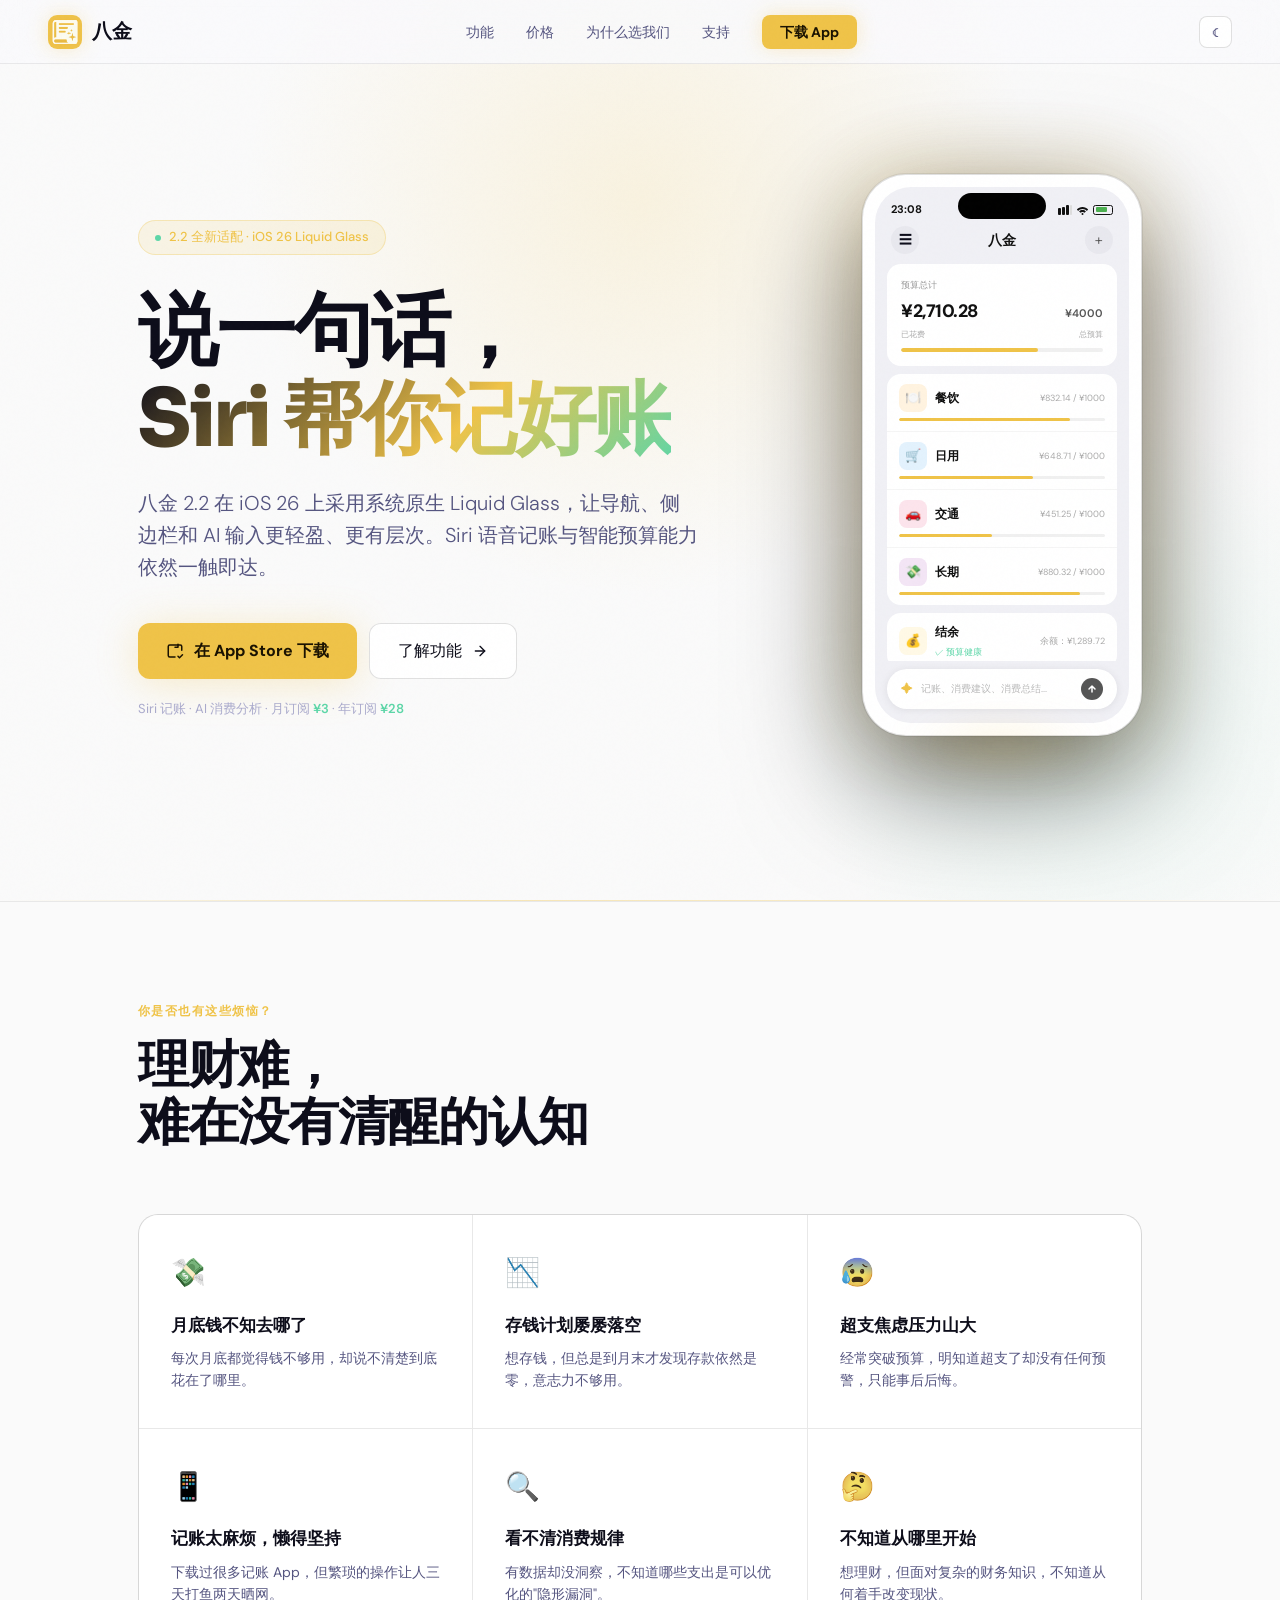
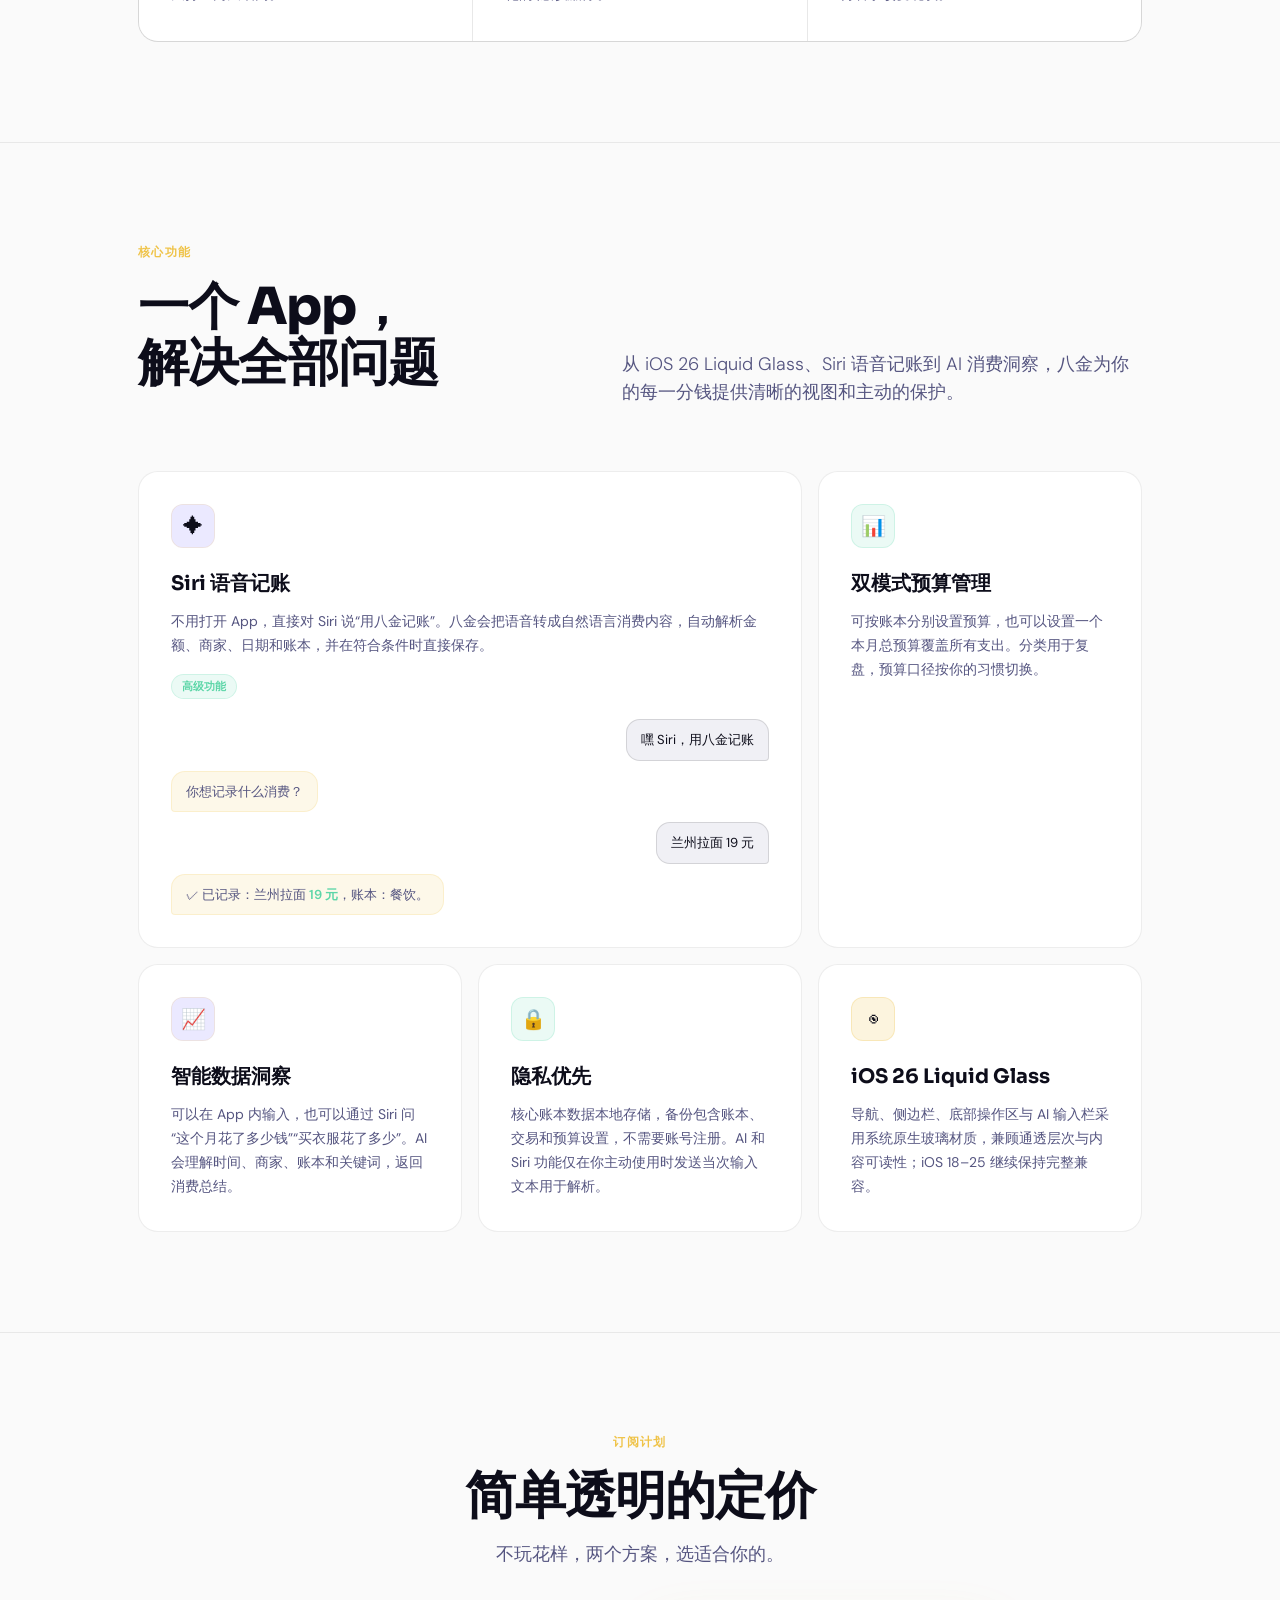
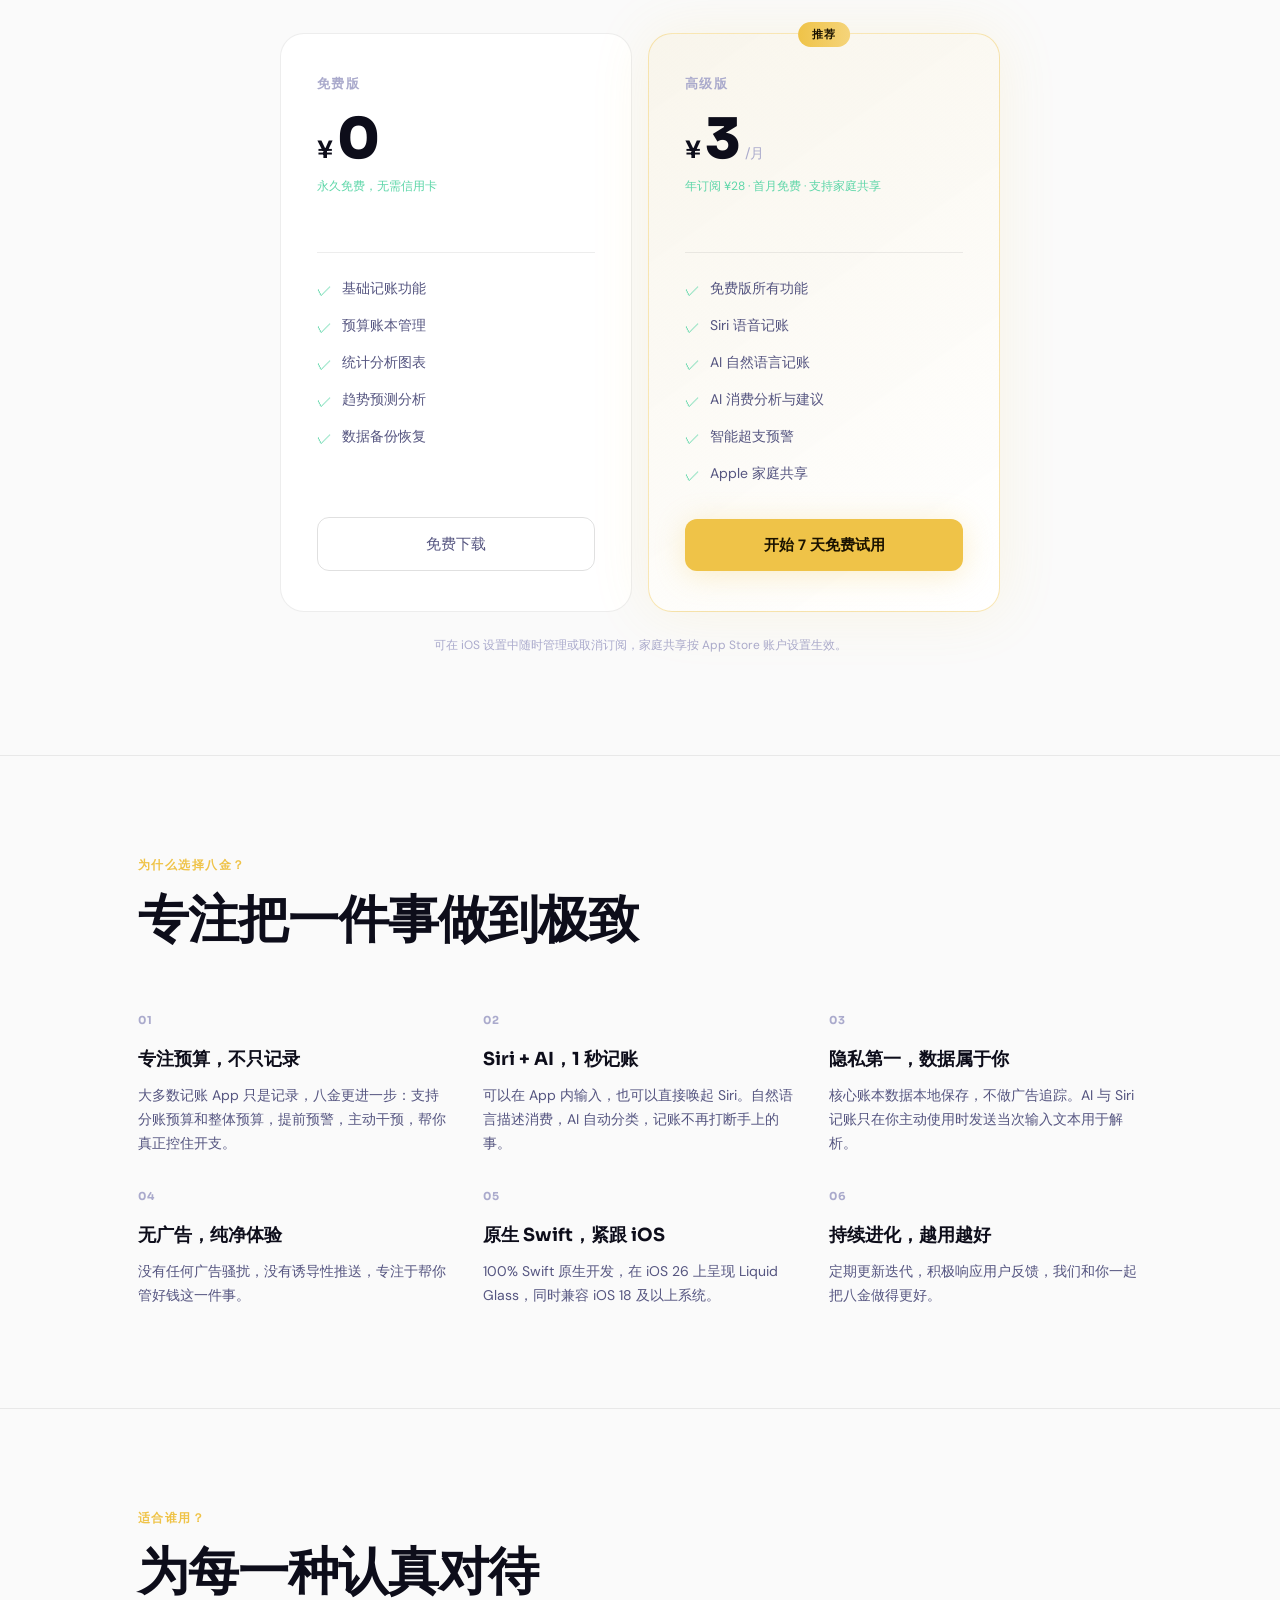
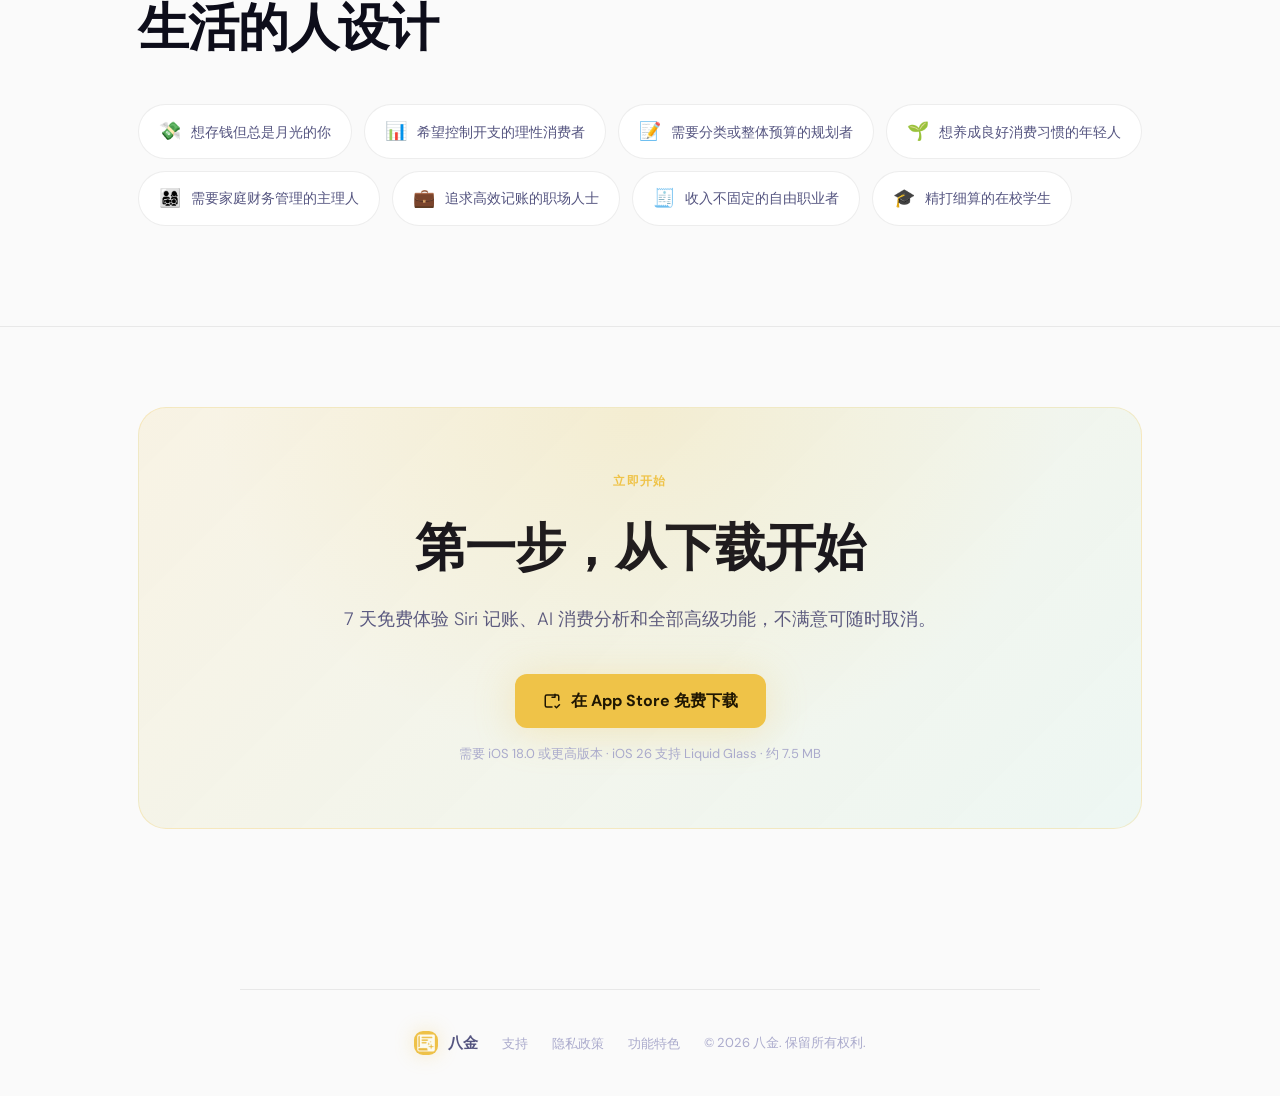
==== commit 236a9c76: "feat: highlight iOS 26 Liquid Glass" ====
--- a/index.html
+++ b/index.html
@@ -4,11 +4,11 @@
   <meta charset="UTF-8" />
   <meta name="viewport" content="width=device-width, initial-scale=1.0" />
   <title>八金 - AI预算管家 | 智能预算·告别超支</title>
-  <meta name="description" content="八金是 AI 驱动的 iOS 预算管家，支持 AI 自然语言记账、Siri 语音记账、Siri 消费分析、分账预算、整体月预算、预算预警和本地数据保护。" />
+  <meta name="description" content="八金是 AI 驱动的 iOS 预算管家，支持 iOS 26 Liquid Glass、AI 自然语言记账、Siri 语音记账、双模式预算、预算预警和本地数据保护。" />
   <link rel="icon" type="image/x-icon" href="favicon.ico" />
   <link rel="preconnect" href="https://fonts.googleapis.com" />
   <link rel="preconnect" href="https://fonts.gstatic.com" crossorigin />
-  <link href="https://fonts.googleapis.com/css2?family=Sora:wght@300;400;500;600;700;800&family=DM+Sans:ital,opsz,wght@0,9..40,300;0,9..40,400;0,9..40,500;0,9..40,600;1,9..40,300&display=swap" rel="stylesheet" />
+  <link href="https://fonts.googleapis.com/css2?family=Sora:wght@300;400;500;600;700;800&amp;family=DM+Sans:ital,opsz,wght@0,9..40,300;0,9..40,400;0,9..40,500;0,9..40,600;1,9..40,300&amp;display=swap" rel="stylesheet" />
   <script src="site.js"></script>
   <link rel="stylesheet" href="styles.css" />
 </head>
@@ -38,14 +38,14 @@
         <div class="hero-content hero-content-left">
           <div class="hero-badge">
             <div class="hero-badge-dot"></div>
-            AI 驱动 · 专注预算管理 · Siri 记账
+            2.2 全新适配 · iOS 26 Liquid Glass
           </div>
           <h1 class="hero-title hero-title-large">
             说一句话，<br>
             <span class="grad">Siri 帮你<br class="mobile-only">记好账</span>
           </h1>
           <p class="hero-sub">
-            八金 2.0 支持 Siri 语音记账。说出“用八金记账”，再告诉 Siri 你花了什么、多少钱，八金AI会自动解析、匹配账本并完成记录。
+            八金 2.2 在 iOS 26 上采用系统原生 Liquid Glass，让导航、侧边栏和 AI 输入更轻盈、更有层次。Siri 语音记账与智能预算能力依然一触即达。
           </p>
           <div class="hero-actions hero-actions-left">
             <a href="https://apps.apple.com/us/app/%E5%85%AB%E9%87%91-ai%E9%A2%84%E7%AE%97%E7%AE%A1%E5%AE%B6/id6753637910" class="btn-primary" target="_blank" rel="noopener noreferrer">
@@ -225,7 +225,7 @@
           <div class="section-label reveal">核心功能</div>
           <h2 class="section-title reveal reveal-delay-1">一个 App，<br>解决全部问题</h2>
         </div>
-          <p class="section-sub reveal reveal-delay-2">从 Siri 语音记账，AI 智能记账到 AI 消费洞察，八金为你的每一分钱提供清晰的视图和主动的保护。</p>
+          <p class="section-sub reveal reveal-delay-2">从 iOS 26 Liquid Glass、Siri 语音记账到 AI 消费洞察，八金为你的每一分钱提供清晰的视图和主动的保护。</p>
       </div>
 
       <div class="feature-cards">
@@ -266,11 +266,11 @@
           <p class="feature-card-desc">核心账本数据本地存储，备份包含账本、交易和预算设置，不需要账号注册。AI 和 Siri 功能仅在你主动使用时发送当次输入文本用于解析。</p>
         </div>
 
-        <!-- 原生性能 -->
+        <!-- iOS 26 Liquid Glass -->
         <div class="feature-card reveal reveal-delay-2">
-          <div class="feature-icon-wrap pink">⚡</div>
-          <h3 class="feature-card-title">极致原生体验</h3>
-          <p class="feature-card-desc">100% Swift 开发，深色模式支持，直观的预算仪表盘，省电高效，无任何广告。</p>
+          <div class="feature-icon-wrap pink">◉</div>
+          <h3 class="feature-card-title">iOS 26 Liquid Glass</h3>
+          <p class="feature-card-desc">导航、侧边栏、底部操作区与 AI 输入栏采用系统原生玻璃材质，兼顾通透层次与内容可读性；iOS 18–25 继续保持完整兼容。</p>
         </div>
 
       </div>
@@ -361,8 +361,8 @@
         </div>
         <div class="why-item reveal reveal-delay-2">
           <div class="why-num">05</div>
-          <div class="why-item-title">原生 Swift，极致性能</div>
-          <div class="why-item-desc">100% Swift 原生开发，流畅快速，省电高效，深度适配 iOS 系统特性。</div>
+          <div class="why-item-title">原生 Swift，紧跟 iOS</div>
+          <div class="why-item-desc">100% Swift 原生开发，在 iOS 26 上呈现 Liquid Glass，同时兼容 iOS 18 及以上系统。</div>
         </div>
         <div class="why-item reveal reveal-delay-3">
           <div class="why-num">06</div>
@@ -402,7 +402,7 @@
           <svg width="18" height="18" viewBox="0 0 24 24" fill="none" stroke="currentColor" stroke-width="2" stroke-linecap="round" stroke-linejoin="round"><path d="M12 20H5a2 2 0 01-2-2V6a2 2 0 012-2h14a2 2 0 012 2v5"/><path d="M16 3v4h-4"/><path d="M16 19l2 2 4-4"/></svg>
           在 App Store 免费下载
         </a>
-        <p class="cta-requirements">需要 iOS 18.0 或更高版本 · 约 7.5 MB</p>
+        <p class="cta-requirements">需要 iOS 18.0 或更高版本 · iOS 26 支持 Liquid Glass · 约 7.5 MB</p>
       </div>
     </div>
   </section>
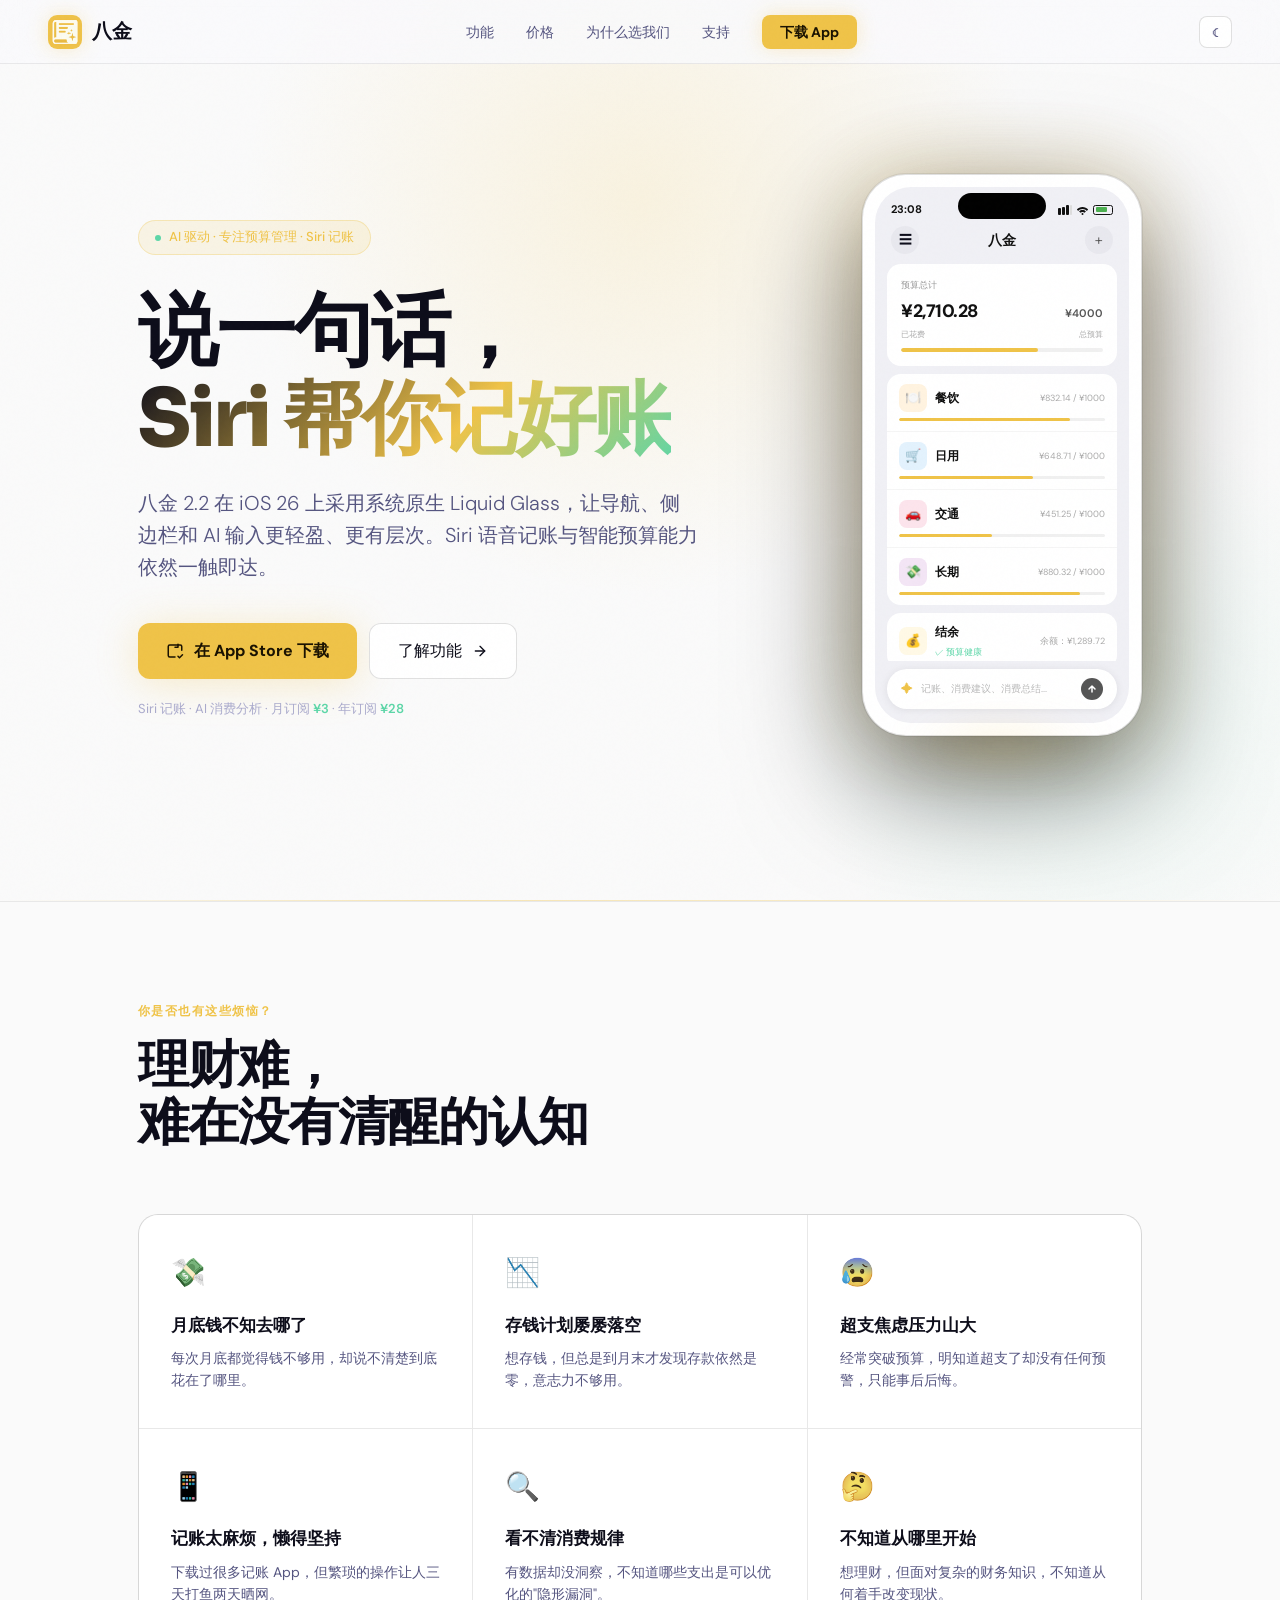
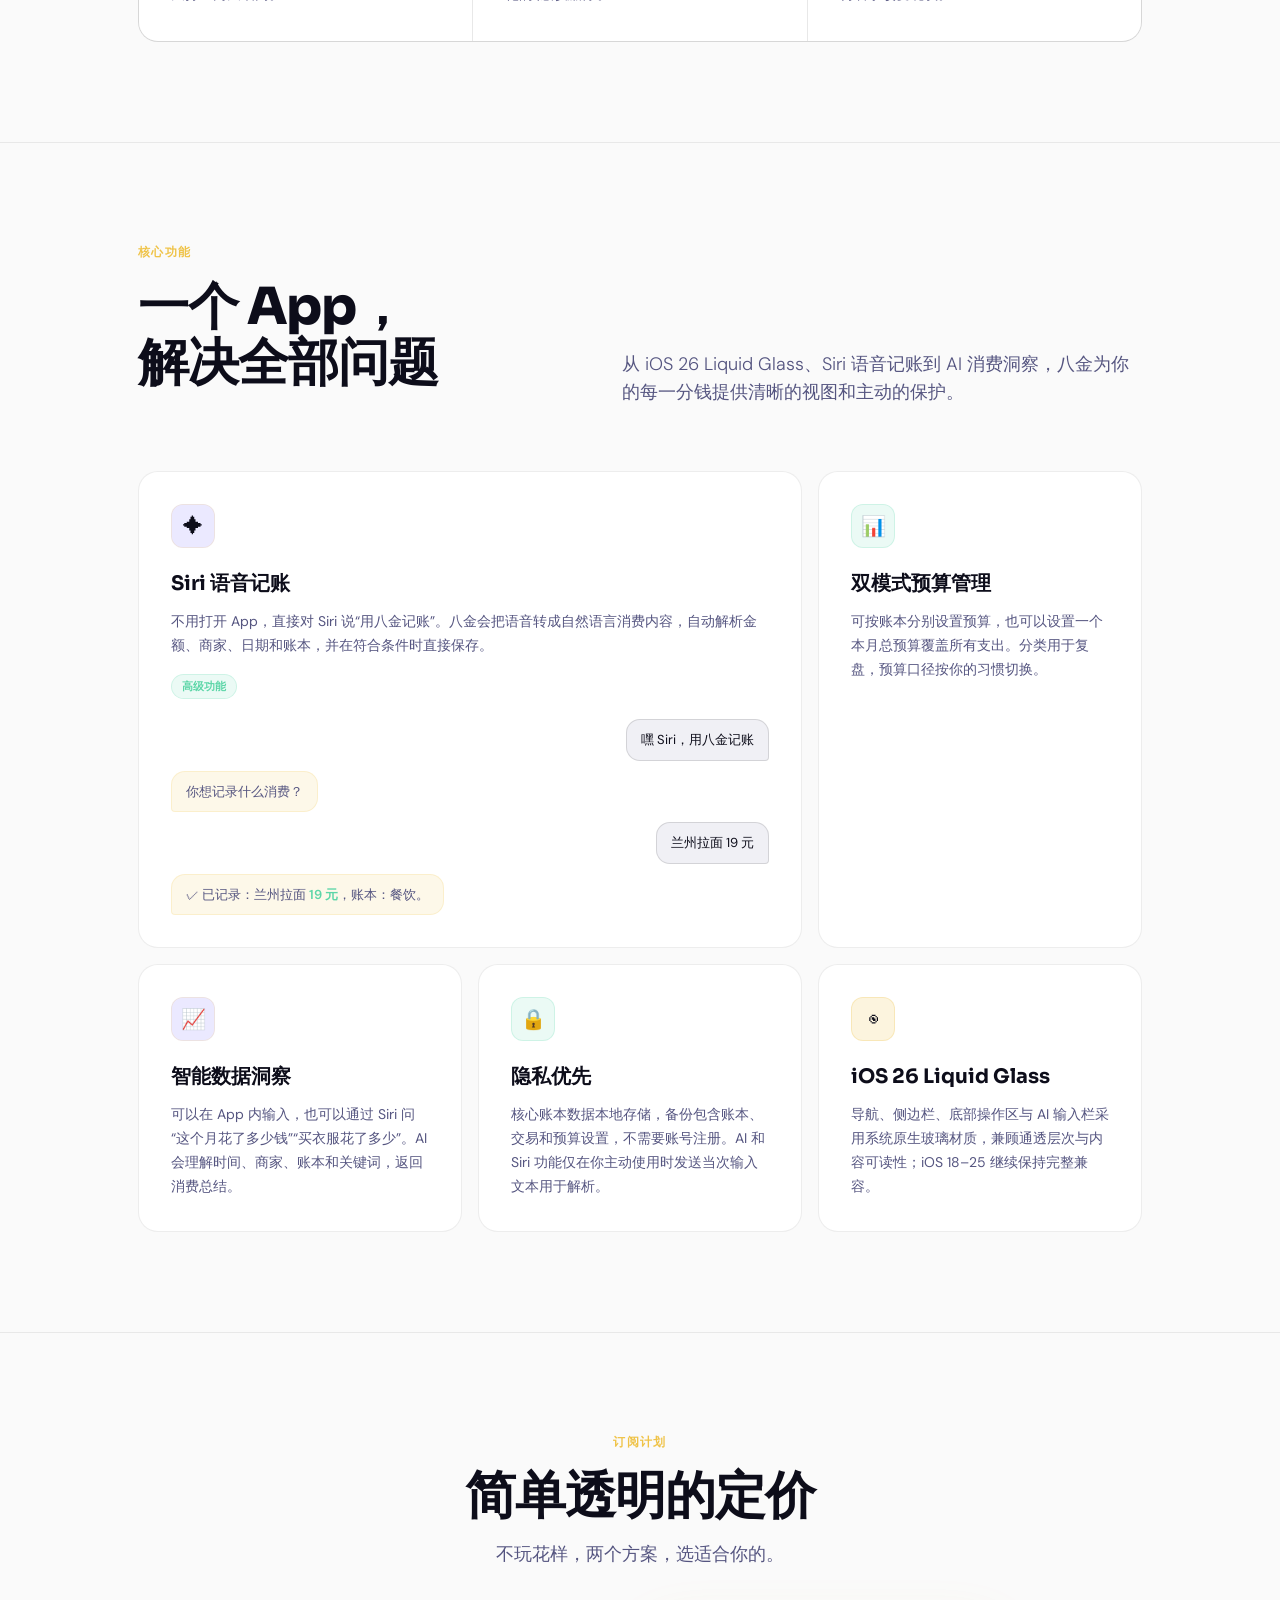
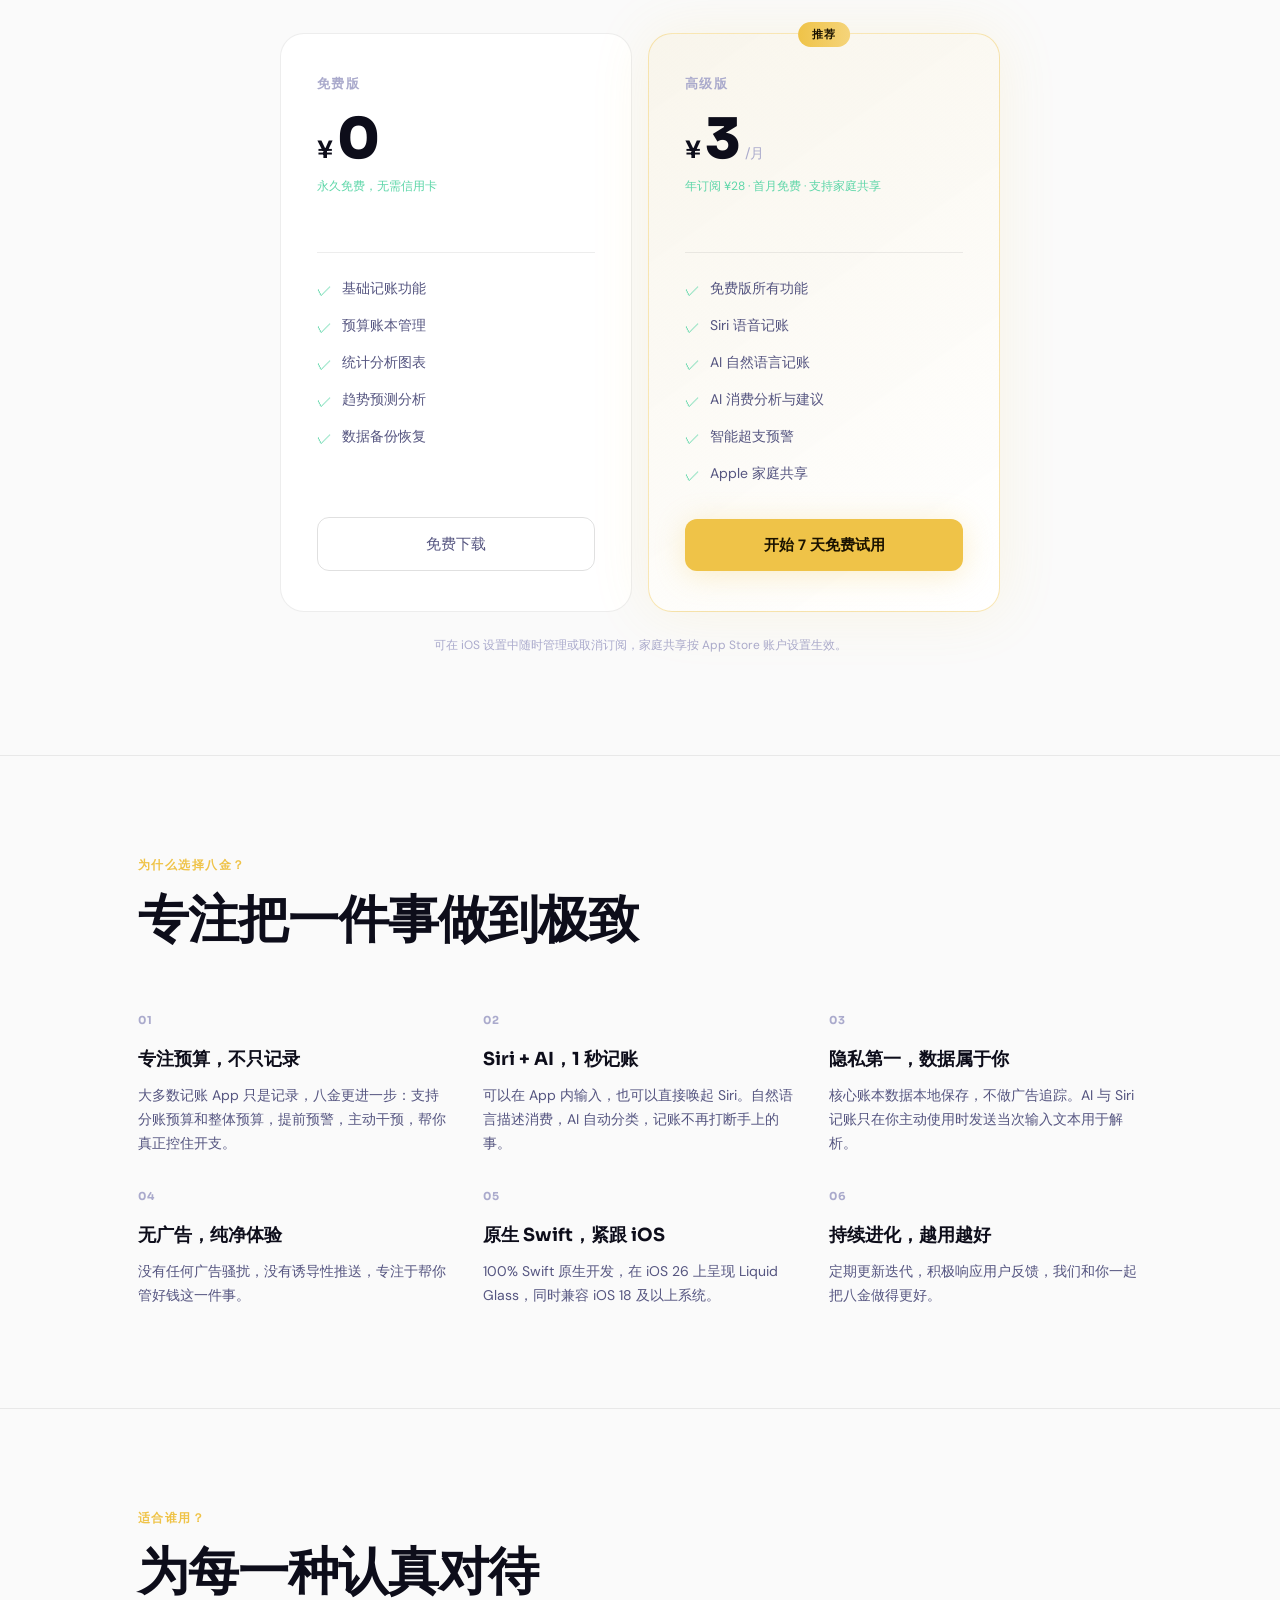
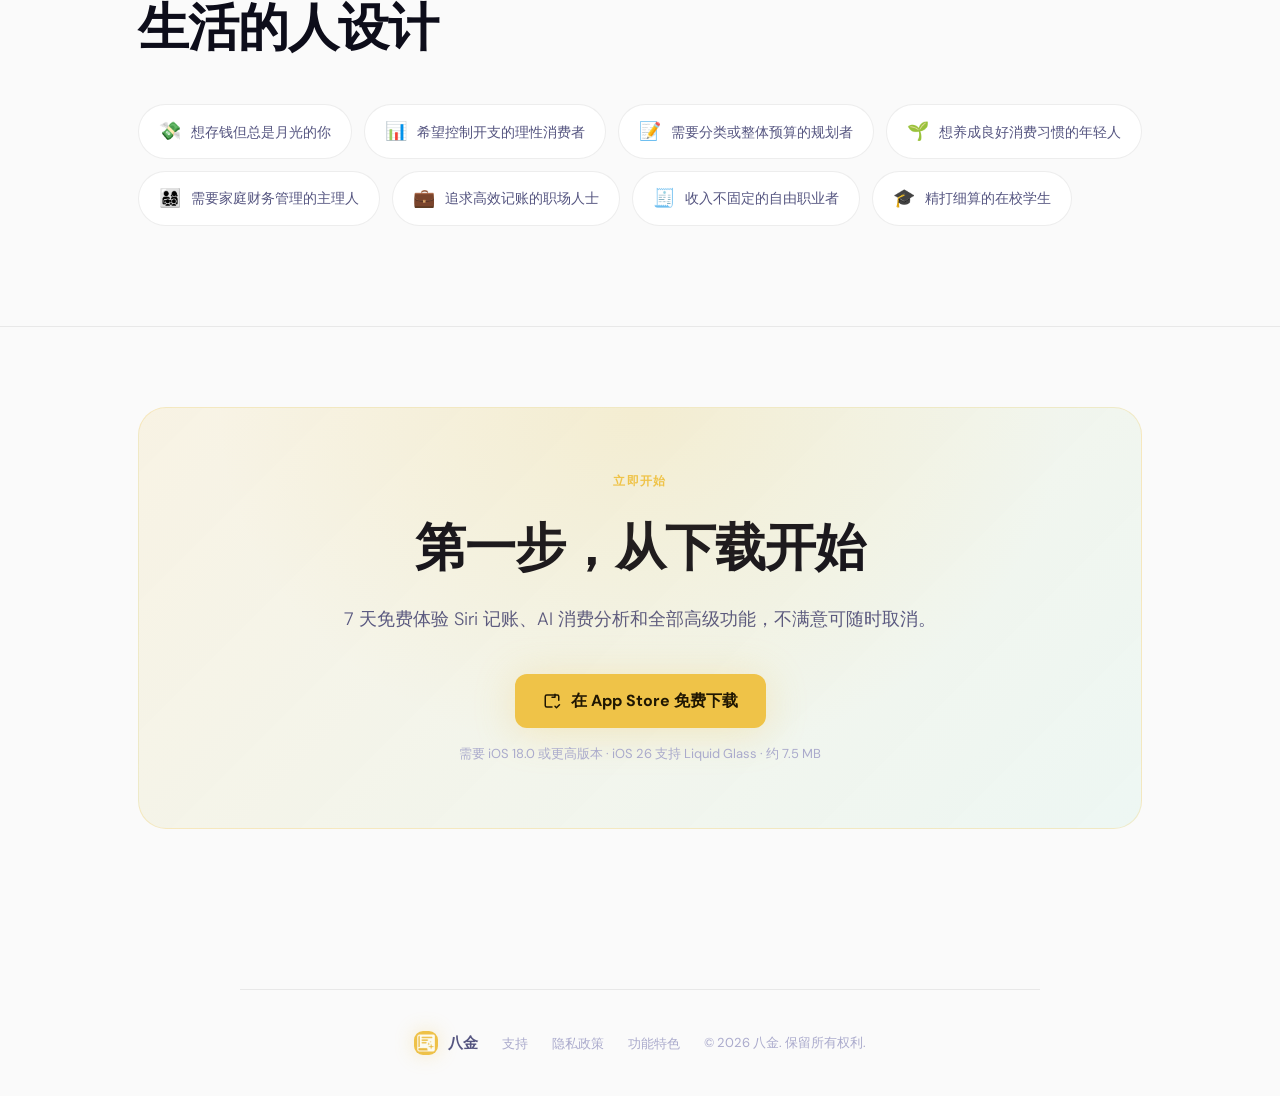
==== commit 95346c9b: "update website" ====
--- a/index.html
+++ b/index.html
@@ -38,7 +38,7 @@
         <div class="hero-content hero-content-left">
           <div class="hero-badge">
             <div class="hero-badge-dot"></div>
-            2.2 全新适配 · iOS 26 Liquid Glass
+            AI 驱动 · 专注预算管理 · Siri 记账
           </div>
           <h1 class="hero-title hero-title-large">
             说一句话，<br>
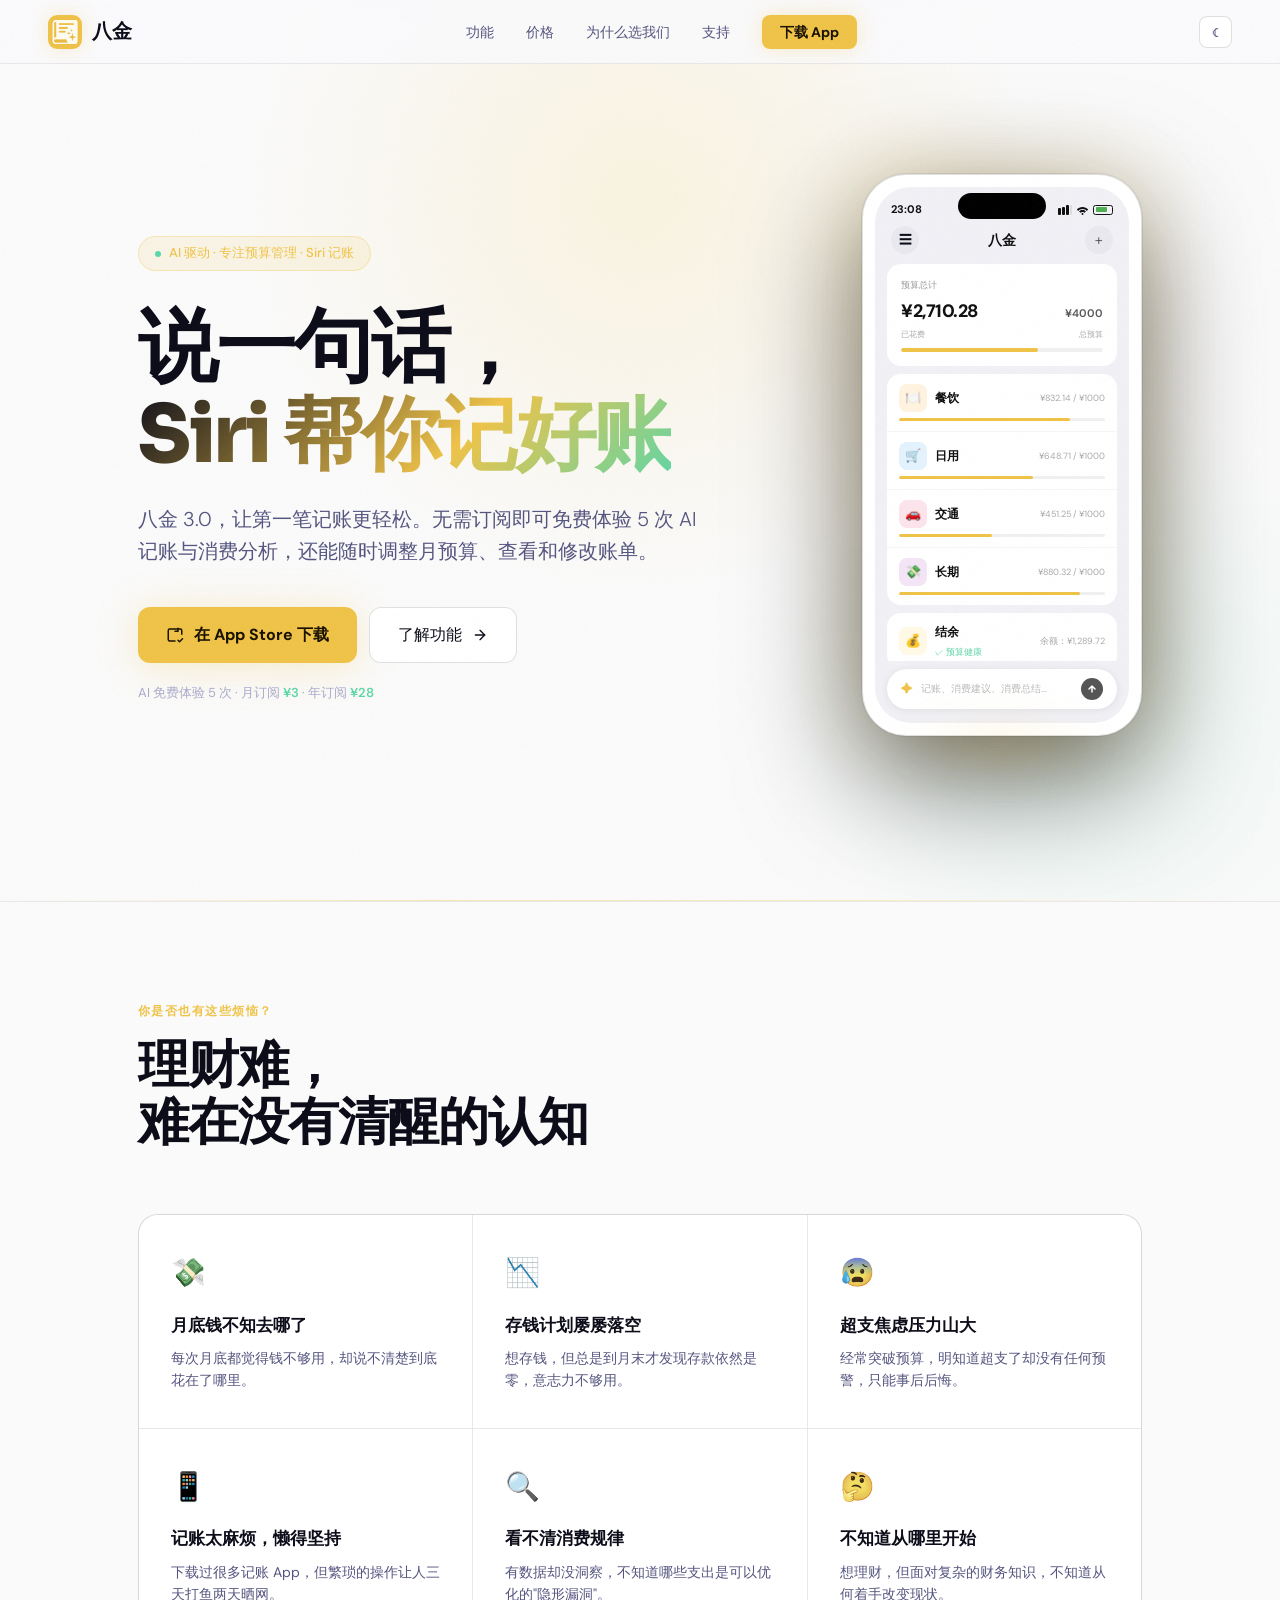
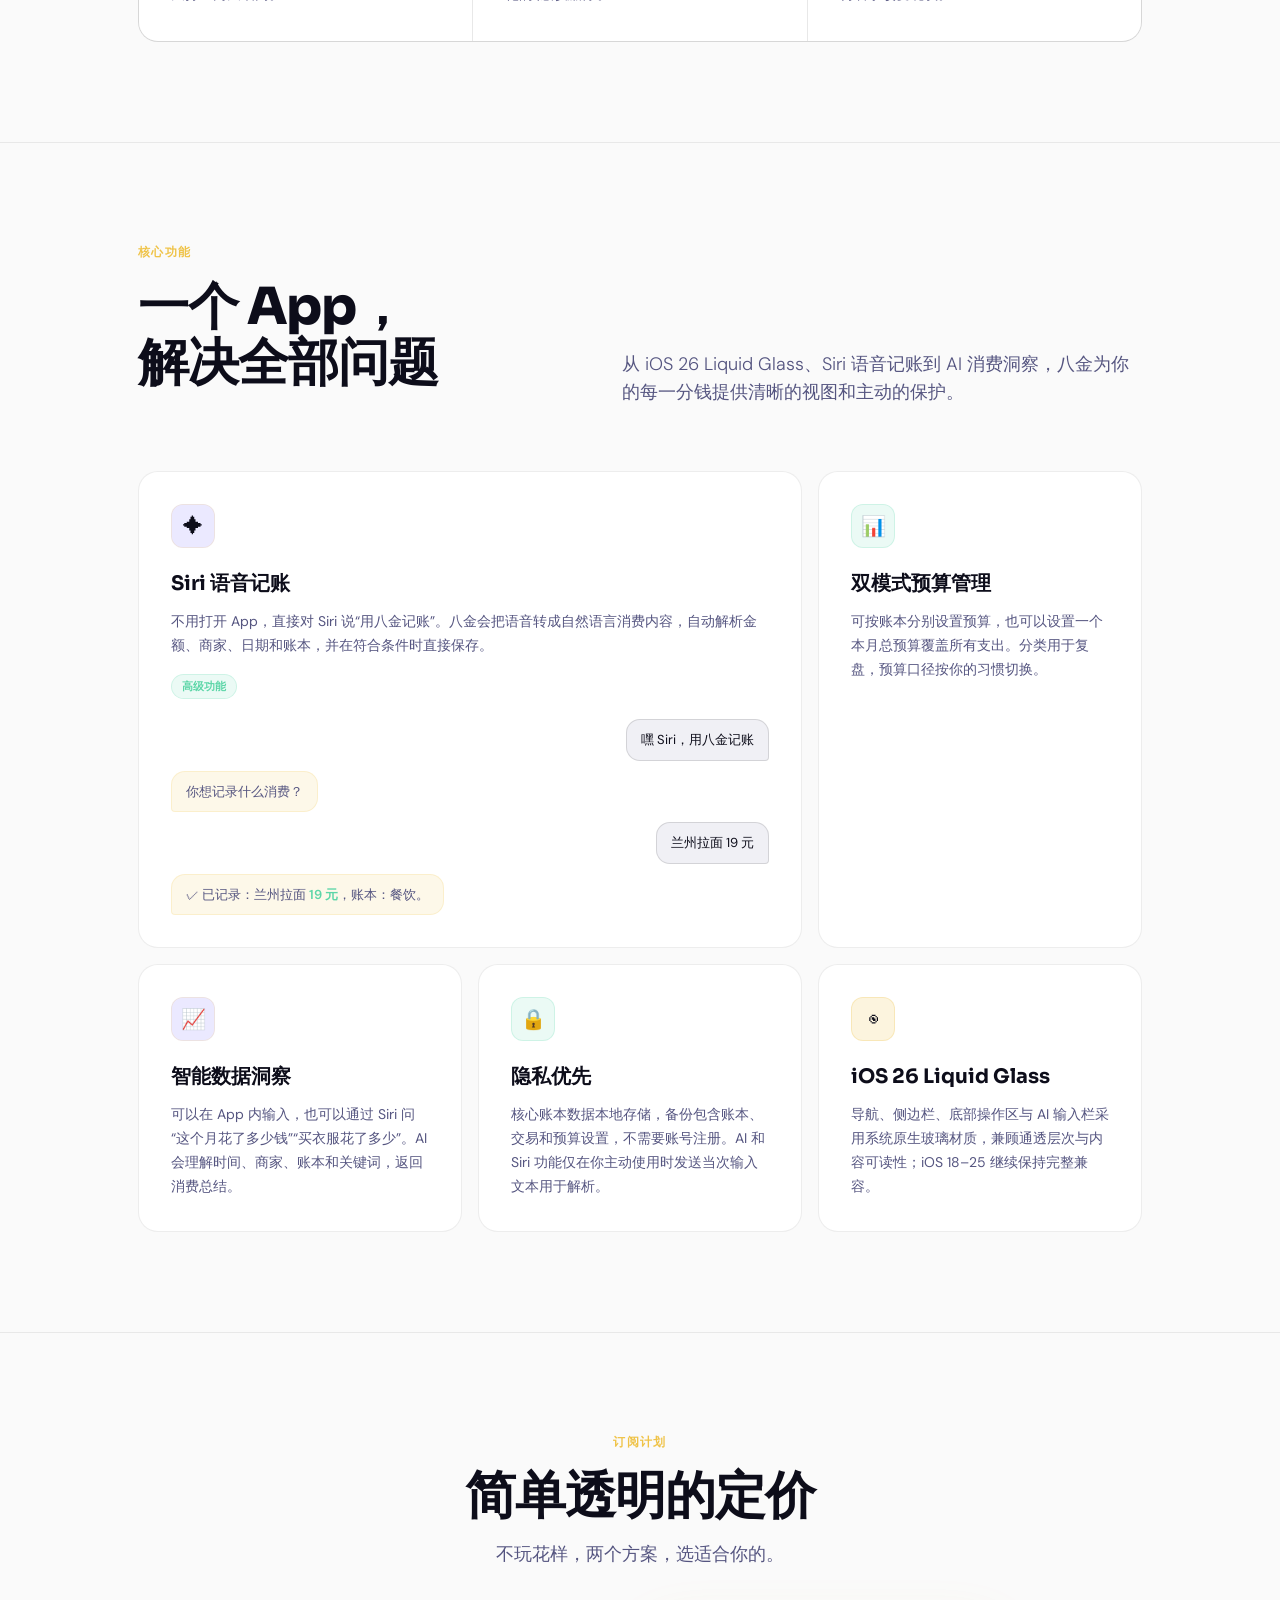
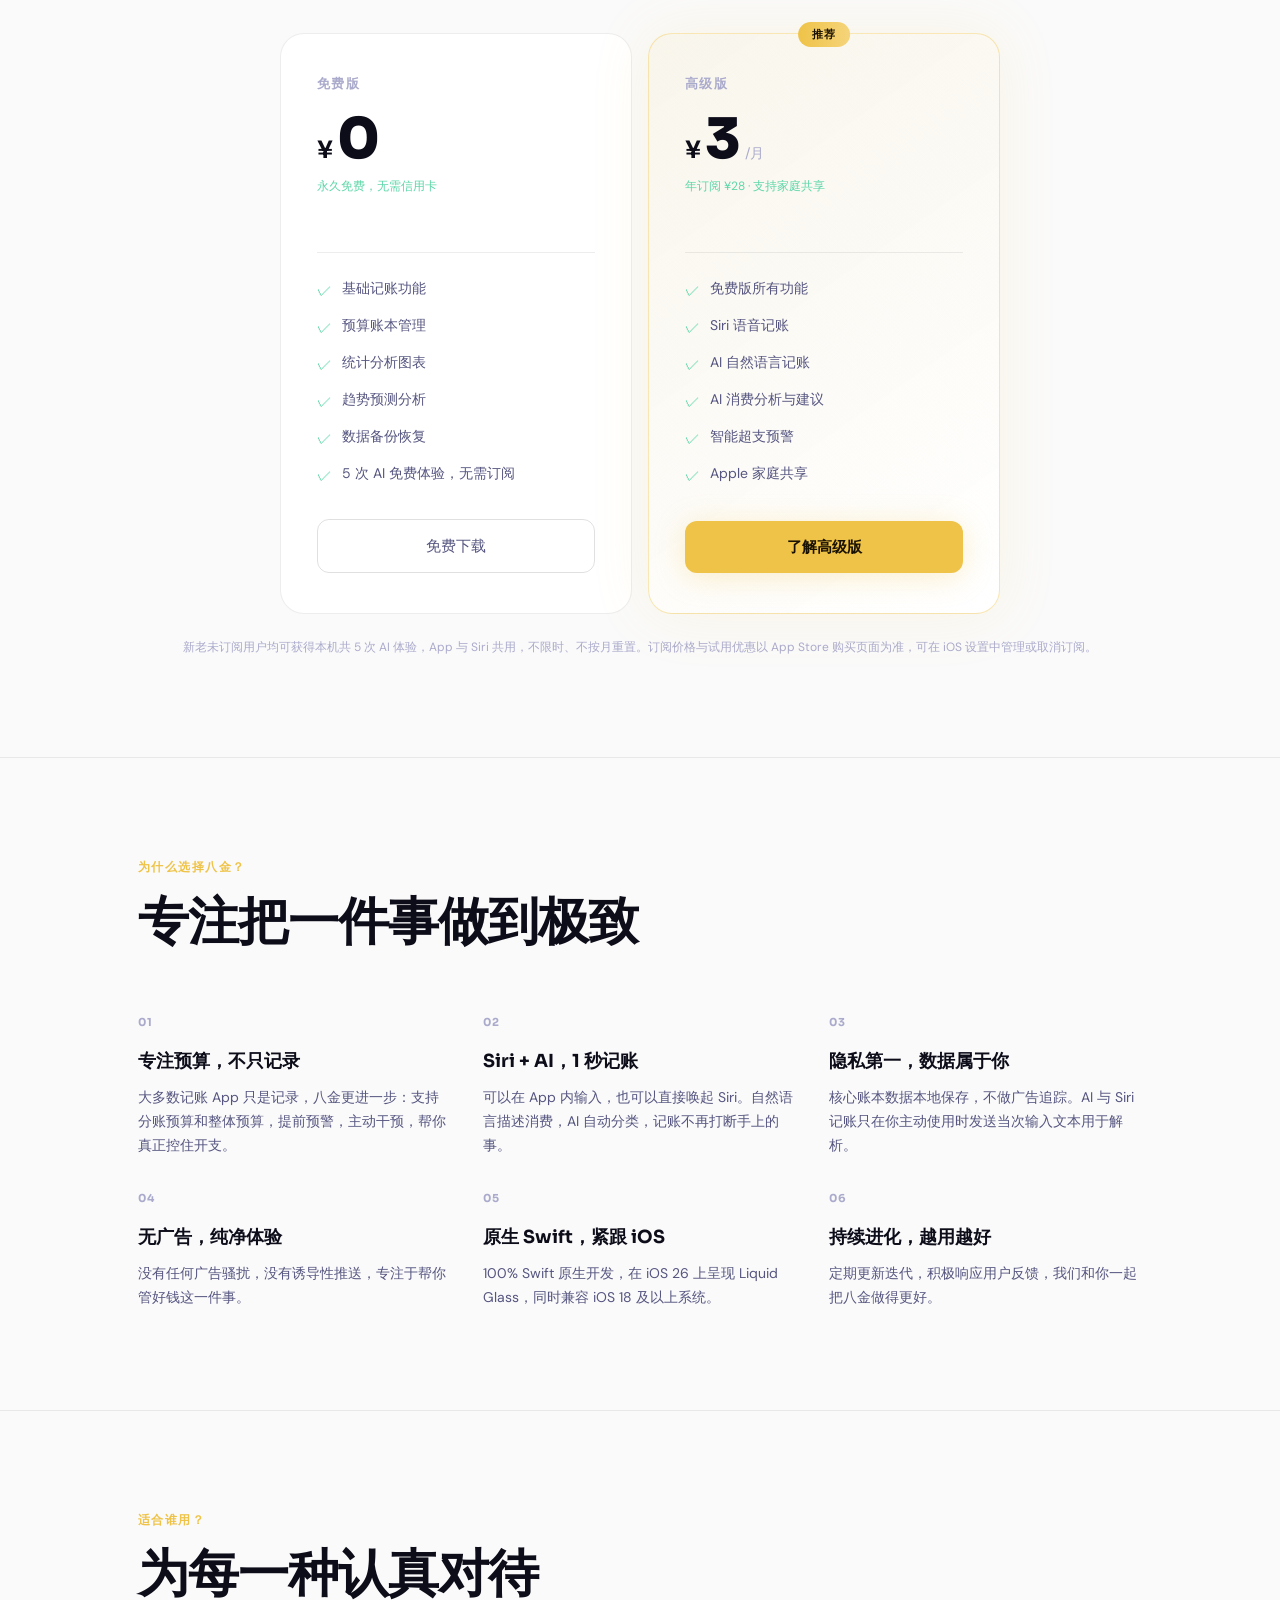
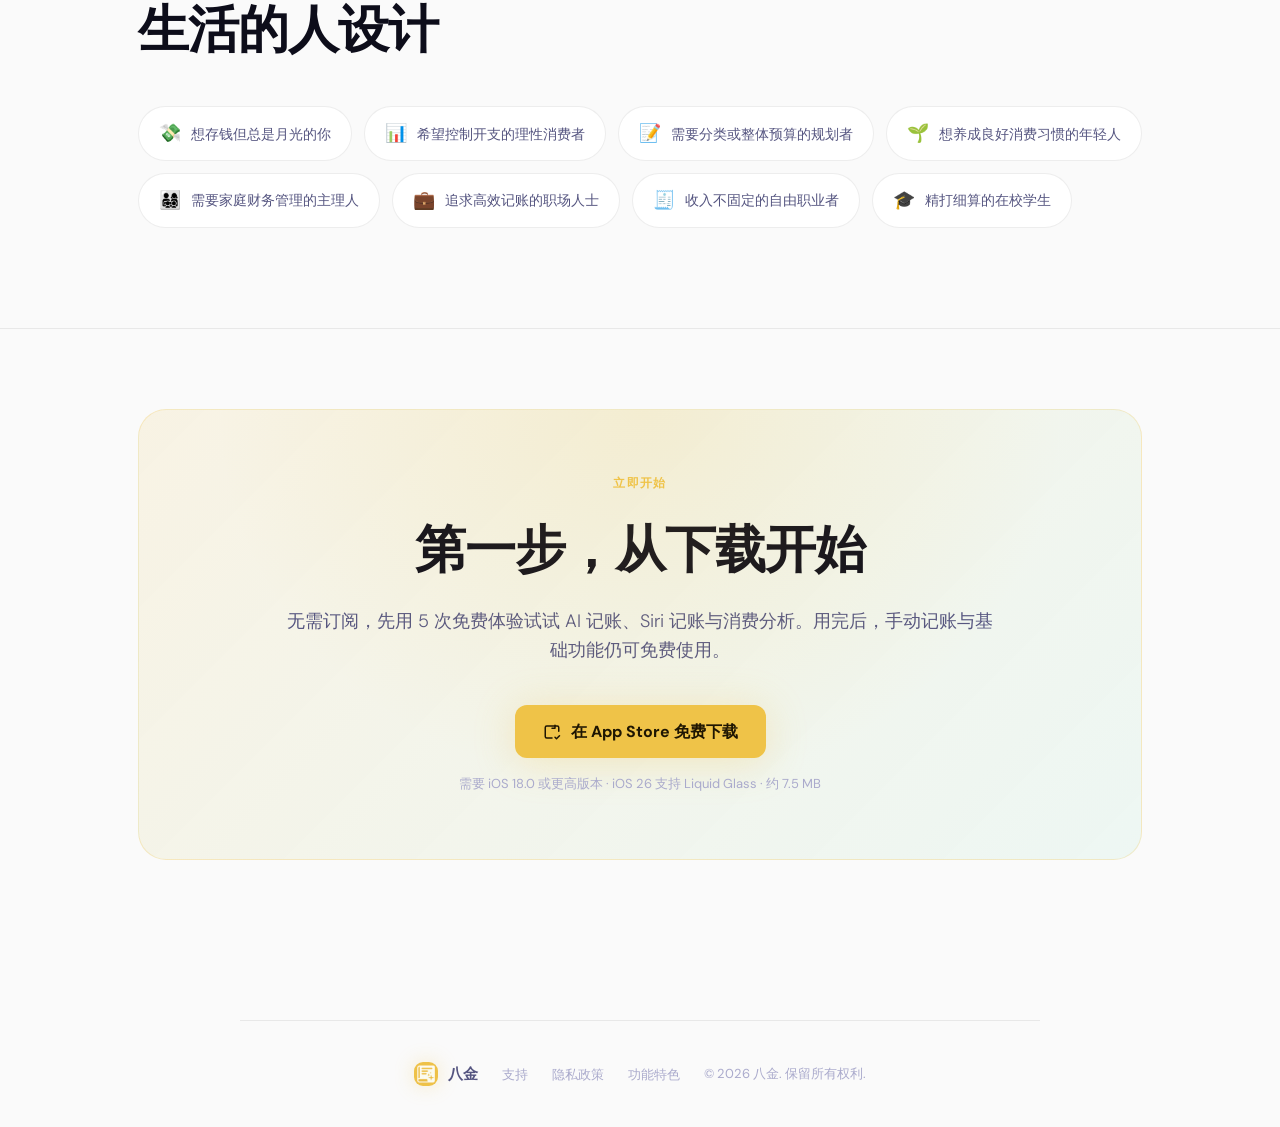
==== commit 6a3330f4: "docs: update website for version 3.0 and AI trial" ====
--- a/index.html
+++ b/index.html
@@ -4,7 +4,7 @@
   <meta charset="UTF-8" />
   <meta name="viewport" content="width=device-width, initial-scale=1.0" />
   <title>八金 - AI预算管家 | 智能预算·告别超支</title>
-  <meta name="description" content="八金是 AI 驱动的 iOS 预算管家，支持 iOS 26 Liquid Glass、AI 自然语言记账、Siri 语音记账、双模式预算、预算预警和本地数据保护。" />
+  <meta name="description" content="八金 3.0 是 AI 驱动的 iOS 预算管家，提供无需订阅的 5 次 AI 免费体验，支持 Siri 记账、消费分析、双模式预算和 iOS 26 Liquid Glass。" />
   <link rel="icon" type="image/x-icon" href="favicon.ico" />
   <link rel="preconnect" href="https://fonts.googleapis.com" />
   <link rel="preconnect" href="https://fonts.gstatic.com" crossorigin />
@@ -45,7 +45,7 @@
             <span class="grad">Siri 帮你<br class="mobile-only">记好账</span>
           </h1>
           <p class="hero-sub">
-            八金 2.2 在 iOS 26 上采用系统原生 Liquid Glass，让导航、侧边栏和 AI 输入更轻盈、更有层次。Siri 语音记账与智能预算能力依然一触即达。
+            八金 3.0，让第一笔记账更轻松。无需订阅即可免费体验 5 次 AI 记账与消费分析，还能随时调整月预算、查看和修改账单。
           </p>
           <div class="hero-actions hero-actions-left">
             <a href="https://apps.apple.com/us/app/%E5%85%AB%E9%87%91-ai%E9%A2%84%E7%AE%97%E7%AE%A1%E5%AE%B6/id6753637910" class="btn-primary" target="_blank" rel="noopener noreferrer">
@@ -57,7 +57,7 @@
               <svg width="16" height="16" viewBox="0 0 24 24" fill="none" stroke="currentColor" stroke-width="2" stroke-linecap="round" stroke-linejoin="round"><path d="M5 12h14"/><path d="M12 5l7 7-7 7"/></svg>
             </a>
           </div>
-          <p class="hero-price-note hero-price-left">Siri 记账 · AI 消费分析 · 月订阅 <strong>¥3</strong> · 年订阅 <strong>¥28</strong></p>
+          <p class="hero-price-note hero-price-left">AI 免费体验 5 次 · 月订阅 <strong>¥3</strong> · 年订阅 <strong>¥28</strong></p>
         </div>
 
         <!-- Phone Mockup -->
@@ -302,6 +302,7 @@
             <li><span class="check">✓</span> 统计分析图表</li>
             <li><span class="check">✓</span> 趋势预测分析</li>
             <li><span class="check">✓</span> 数据备份恢复</li>
+            <li><span class="check">✓</span> 5 次 AI 免费体验，无需订阅</li>
           </ul>
           <a href="https://apps.apple.com/us/app/%E5%85%AB%E9%87%91-ai%E9%A2%84%E7%AE%97%E7%AE%A1%E5%AE%B6/id6753637910" class="btn-pricing-ghost" target="_blank" rel="noopener noreferrer">免费下载</a>
         </div>
@@ -315,7 +316,7 @@
             <span class="pricing-amount">3</span>
             <span class="pricing-period">/月</span>
           </div>
-          <div class="pricing-alt">年订阅 ¥28 · 首月免费 · 支持家庭共享</div>
+          <div class="pricing-alt">年订阅 ¥28 · 支持家庭共享</div>
           <div class="pricing-divider"></div>
           <ul class="pricing-features-list">
             <li><span class="check">✓</span> 免费版所有功能</li>
@@ -325,11 +326,11 @@
             <li><span class="check">✓</span> 智能超支预警</li>
             <li><span class="check">✓</span> Apple 家庭共享</li>
           </ul>
-          <a href="https://apps.apple.com/us/app/%E5%85%AB%E9%87%91-ai%E9%A2%84%E7%AE%97%E7%AE%A1%E5%AE%B6/id6753637910" class="btn-pricing-primary" target="_blank" rel="noopener noreferrer">开始 7 天免费试用</a>
-        </div>
-
-      </div>
-      <p class="pricing-note reveal">可在 iOS 设置中随时管理或取消订阅，家庭共享按 App Store 账户设置生效。</p>
+          <a href="https://apps.apple.com/us/app/%E5%85%AB%E9%87%91-ai%E9%A2%84%E7%AE%97%E7%AE%A1%E5%AE%B6/id6753637910" class="btn-pricing-primary" target="_blank" rel="noopener noreferrer">了解高级版</a>
+        </div>
+
+      </div>
+      <p class="pricing-note reveal">新老未订阅用户均可获得本机共 5 次 AI 体验，App 与 Siri 共用，不限时、不按月重置。订阅价格与试用优惠以 App Store 购买页面为准，可在 iOS 设置中管理或取消订阅。</p>
     </div>
   </section>
 
@@ -397,7 +398,7 @@
       <div class="cta-panel reveal">
         <div class="section-label cta-label" id="download">立即开始</div>
         <h2 class="cta-title">第一步，从下载开始</h2>
-        <p class="cta-copy">7 天免费体验 Siri 记账、AI 消费分析和全部高级功能，不满意可随时取消。</p>
+        <p class="cta-copy">无需订阅，先用 5 次免费体验试试 AI 记账、Siri 记账与消费分析。用完后，手动记账与基础功能仍可免费使用。</p>
         <a href="https://apps.apple.com/us/app/%E5%85%AB%E9%87%91-ai%E9%A2%84%E7%AE%97%E7%AE%A1%E5%AE%B6/id6753637910" class="btn-primary cta-button" target="_blank" rel="noopener noreferrer">
           <svg width="18" height="18" viewBox="0 0 24 24" fill="none" stroke="currentColor" stroke-width="2" stroke-linecap="round" stroke-linejoin="round"><path d="M12 20H5a2 2 0 01-2-2V6a2 2 0 012-2h14a2 2 0 012 2v5"/><path d="M16 3v4h-4"/><path d="M16 19l2 2 4-4"/></svg>
           在 App Store 免费下载
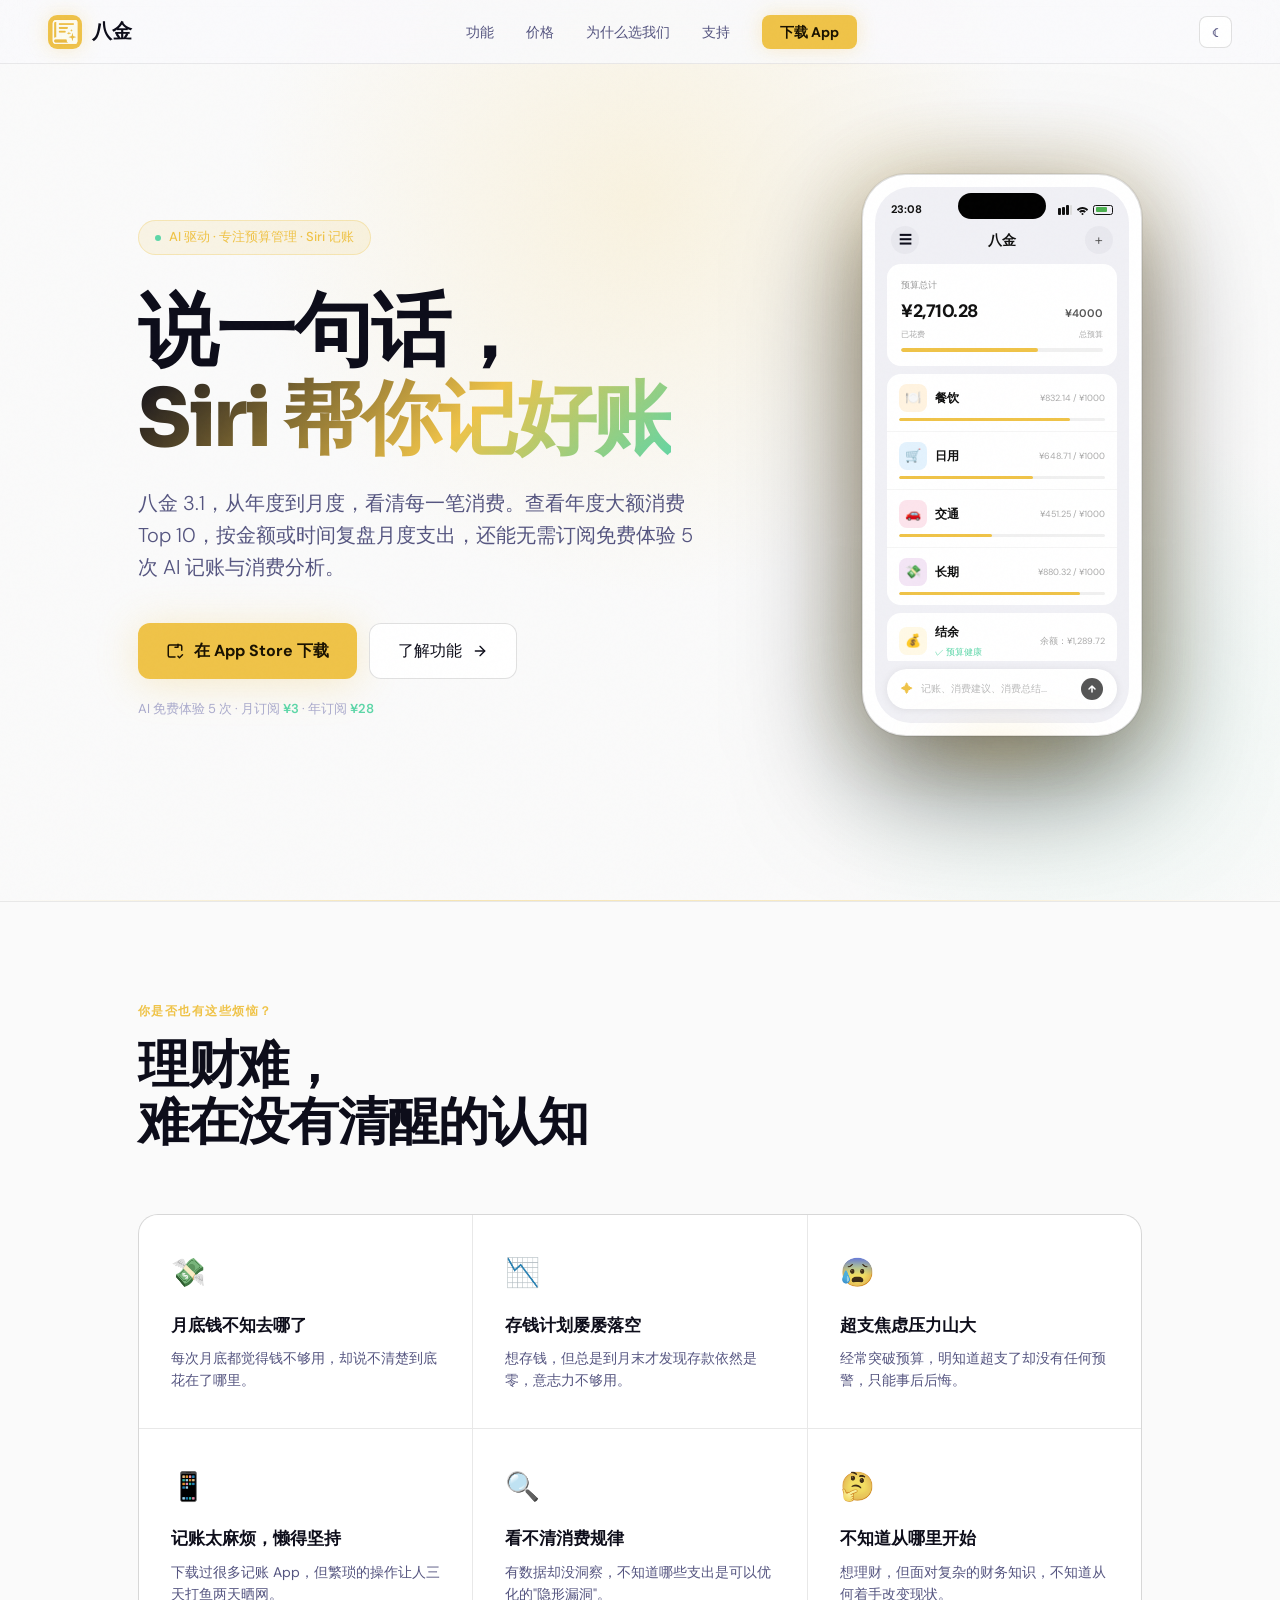
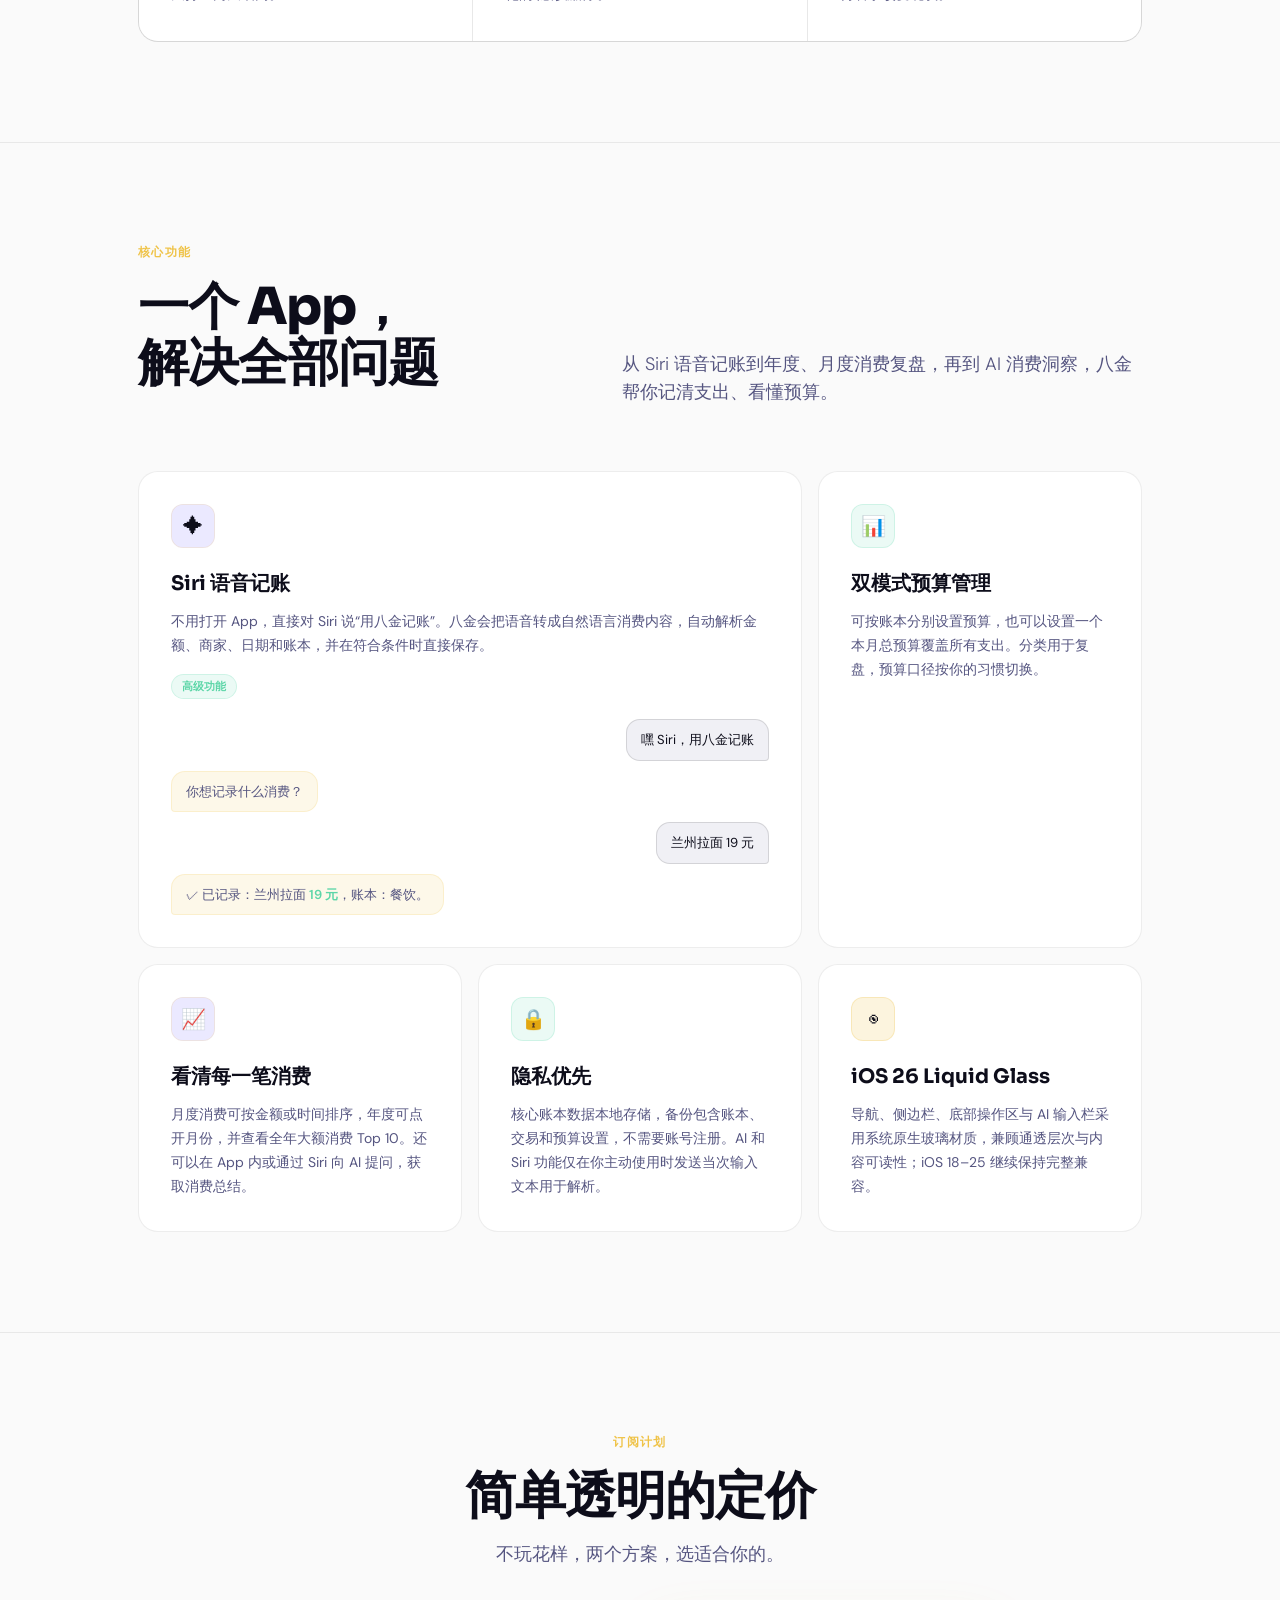
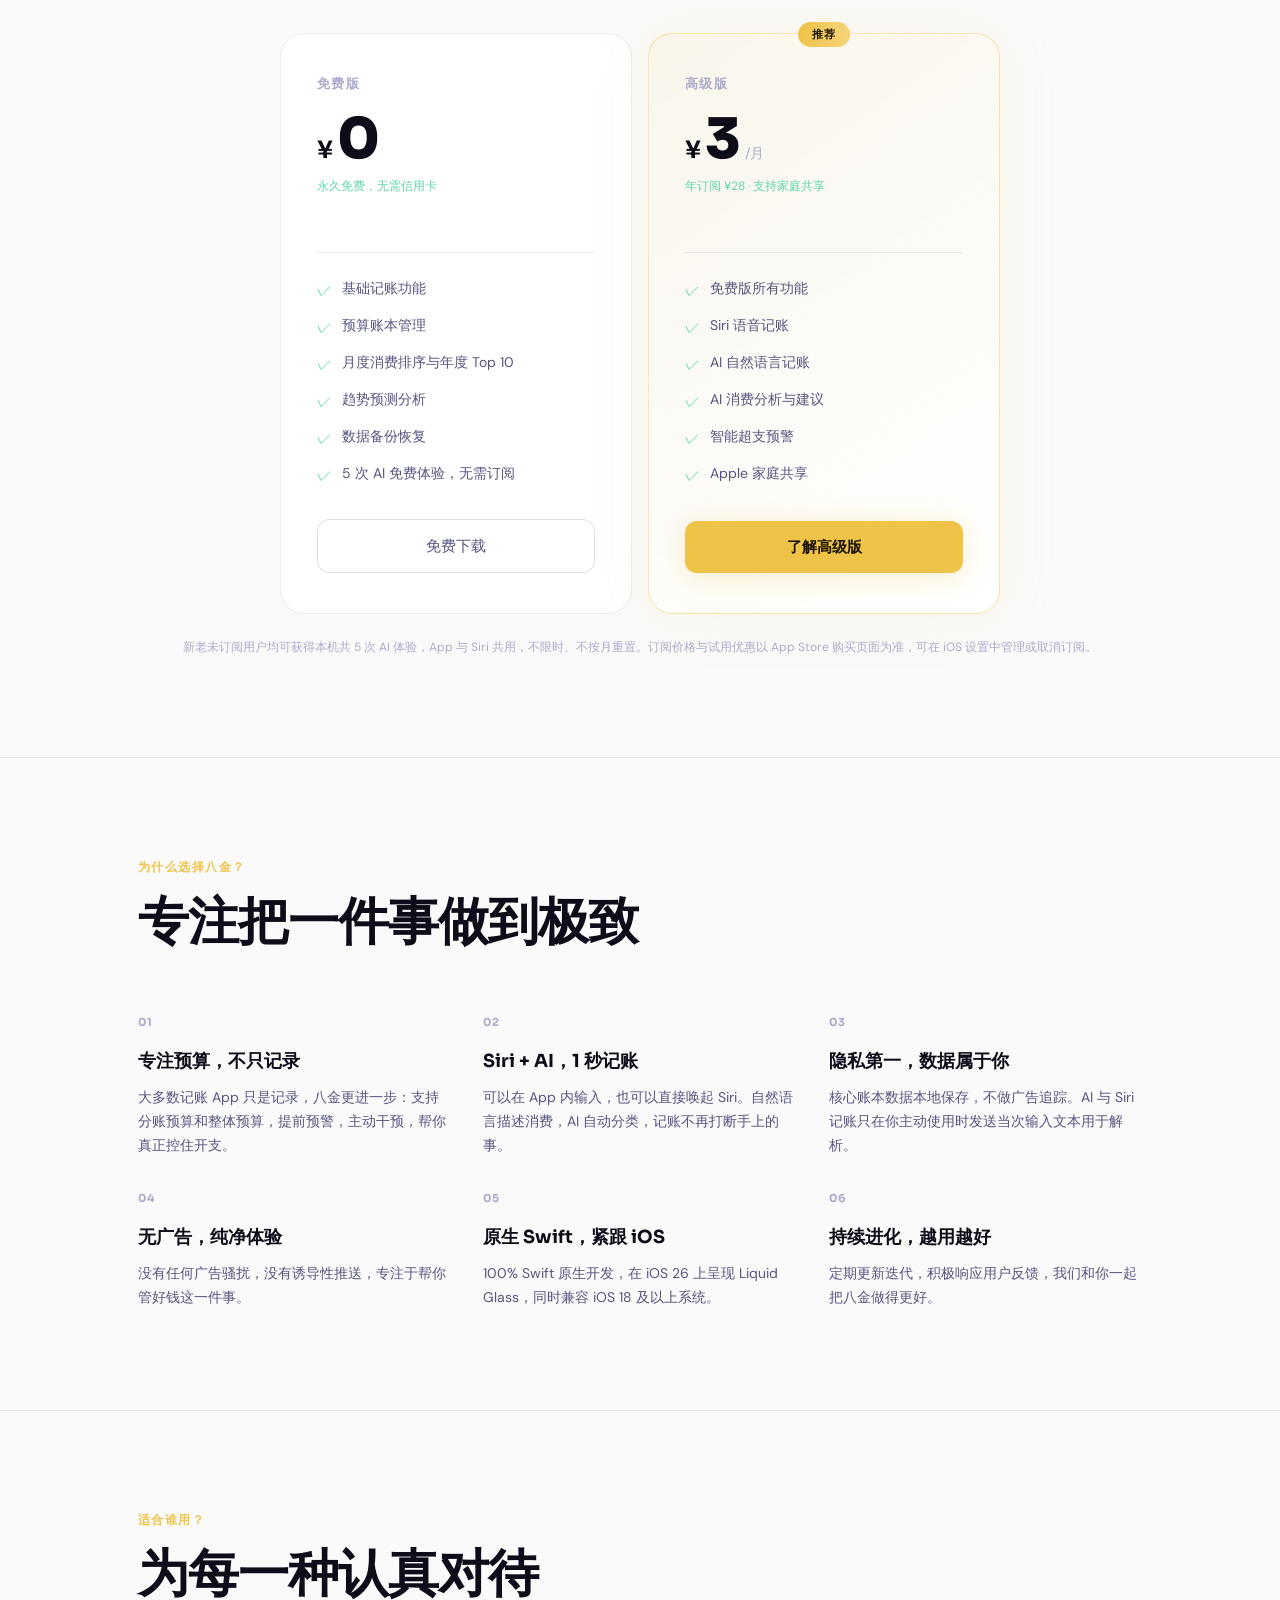
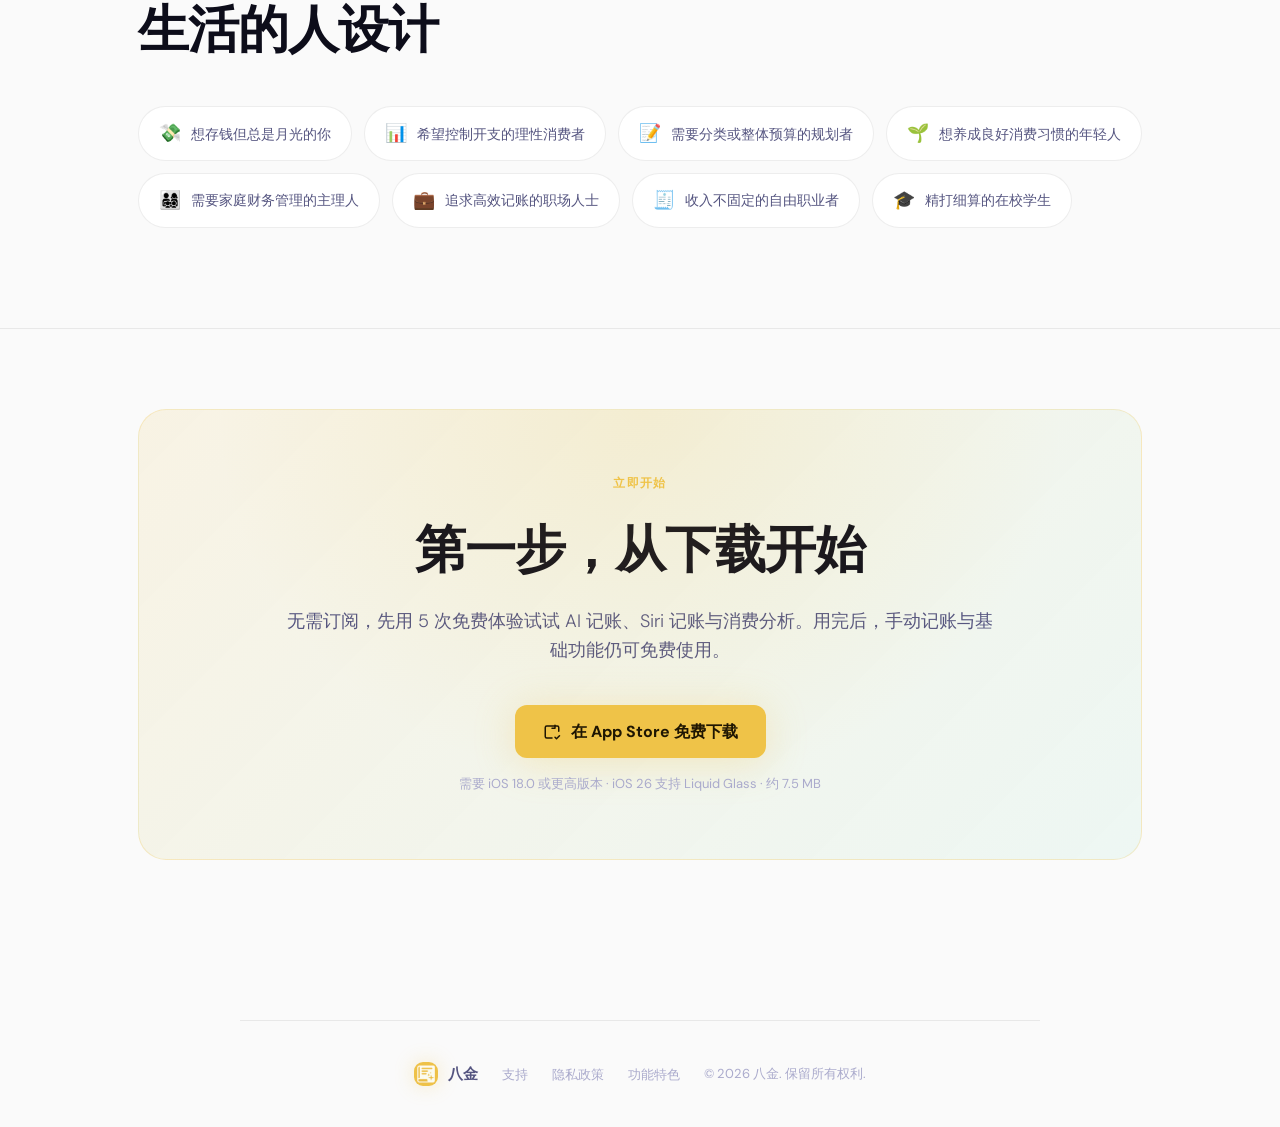
==== commit 71e38312: "docs: update website for Bajin 3.1 statistics" ====
--- a/index.html
+++ b/index.html
@@ -4,7 +4,7 @@
   <meta charset="UTF-8" />
   <meta name="viewport" content="width=device-width, initial-scale=1.0" />
   <title>八金 - AI预算管家 | 智能预算·告别超支</title>
-  <meta name="description" content="八金 3.0 是 AI 驱动的 iOS 预算管家，提供无需订阅的 5 次 AI 免费体验，支持 Siri 记账、消费分析、双模式预算和 iOS 26 Liquid Glass。" />
+  <meta name="description" content="八金 3.1 是 AI 驱动的 iOS 预算管家，支持年度月份查看、大额消费 Top 10、月度消费排序、双模式预算和 Siri 记账，提供无需订阅的 5 次 AI 免费体验。" />
   <link rel="icon" type="image/x-icon" href="favicon.ico" />
   <link rel="preconnect" href="https://fonts.googleapis.com" />
   <link rel="preconnect" href="https://fonts.gstatic.com" crossorigin />
@@ -45,7 +45,7 @@
             <span class="grad">Siri 帮你<br class="mobile-only">记好账</span>
           </h1>
           <p class="hero-sub">
-            八金 3.0，让第一笔记账更轻松。无需订阅即可免费体验 5 次 AI 记账与消费分析，还能随时调整月预算、查看和修改账单。
+            八金 3.1，从年度到月度，看清每一笔消费。查看年度大额消费 Top 10，按金额或时间复盘月度支出，还能无需订阅免费体验 5 次 AI 记账与消费分析。
           </p>
           <div class="hero-actions hero-actions-left">
             <a href="https://apps.apple.com/us/app/%E5%85%AB%E9%87%91-ai%E9%A2%84%E7%AE%97%E7%AE%A1%E5%AE%B6/id6753637910" class="btn-primary" target="_blank" rel="noopener noreferrer">
@@ -225,7 +225,7 @@
           <div class="section-label reveal">核心功能</div>
           <h2 class="section-title reveal reveal-delay-1">一个 App，<br>解决全部问题</h2>
         </div>
-          <p class="section-sub reveal reveal-delay-2">从 iOS 26 Liquid Glass、Siri 语音记账到 AI 消费洞察，八金为你的每一分钱提供清晰的视图和主动的保护。</p>
+          <p class="section-sub reveal reveal-delay-2">从 Siri 语音记账到年度、月度消费复盘，再到 AI 消费洞察，八金帮你记清支出、看懂预算。</p>
       </div>
 
       <div class="feature-cards">
@@ -252,11 +252,11 @@
           <p class="feature-card-desc">可按账本分别设置预算，也可以设置一个本月总预算覆盖所有支出。分类用于复盘，预算口径按你的习惯切换。</p>
         </div>
 
-        <!-- 数据洞察 -->
+        <!-- 消费统计与 AI 洞察 -->
         <div class="feature-card reveal reveal-delay-2">
           <div class="feature-icon-wrap purple">📈</div>
-          <h3 class="feature-card-title">智能数据洞察</h3>
-          <p class="feature-card-desc">可以在 App 内输入，也可以通过 Siri 问“这个月花了多少钱”“买衣服花了多少”。AI 会理解时间、商家、账本和关键词，返回消费总结。</p>
+          <h3 class="feature-card-title">看清每一笔消费</h3>
+          <p class="feature-card-desc">月度消费可按金额或时间排序，年度可点开月份，并查看全年大额消费 Top 10。还可以在 App 内或通过 Siri 向 AI 提问，获取消费总结。</p>
         </div>
 
         <!-- 隐私 -->
@@ -299,7 +299,7 @@
           <ul class="pricing-features-list">
             <li><span class="check">✓</span> 基础记账功能</li>
             <li><span class="check">✓</span> 预算账本管理</li>
-            <li><span class="check">✓</span> 统计分析图表</li>
+            <li><span class="check">✓</span> 月度消费排序与年度 Top 10</li>
             <li><span class="check">✓</span> 趋势预测分析</li>
             <li><span class="check">✓</span> 数据备份恢复</li>
             <li><span class="check">✓</span> 5 次 AI 免费体验，无需订阅</li>
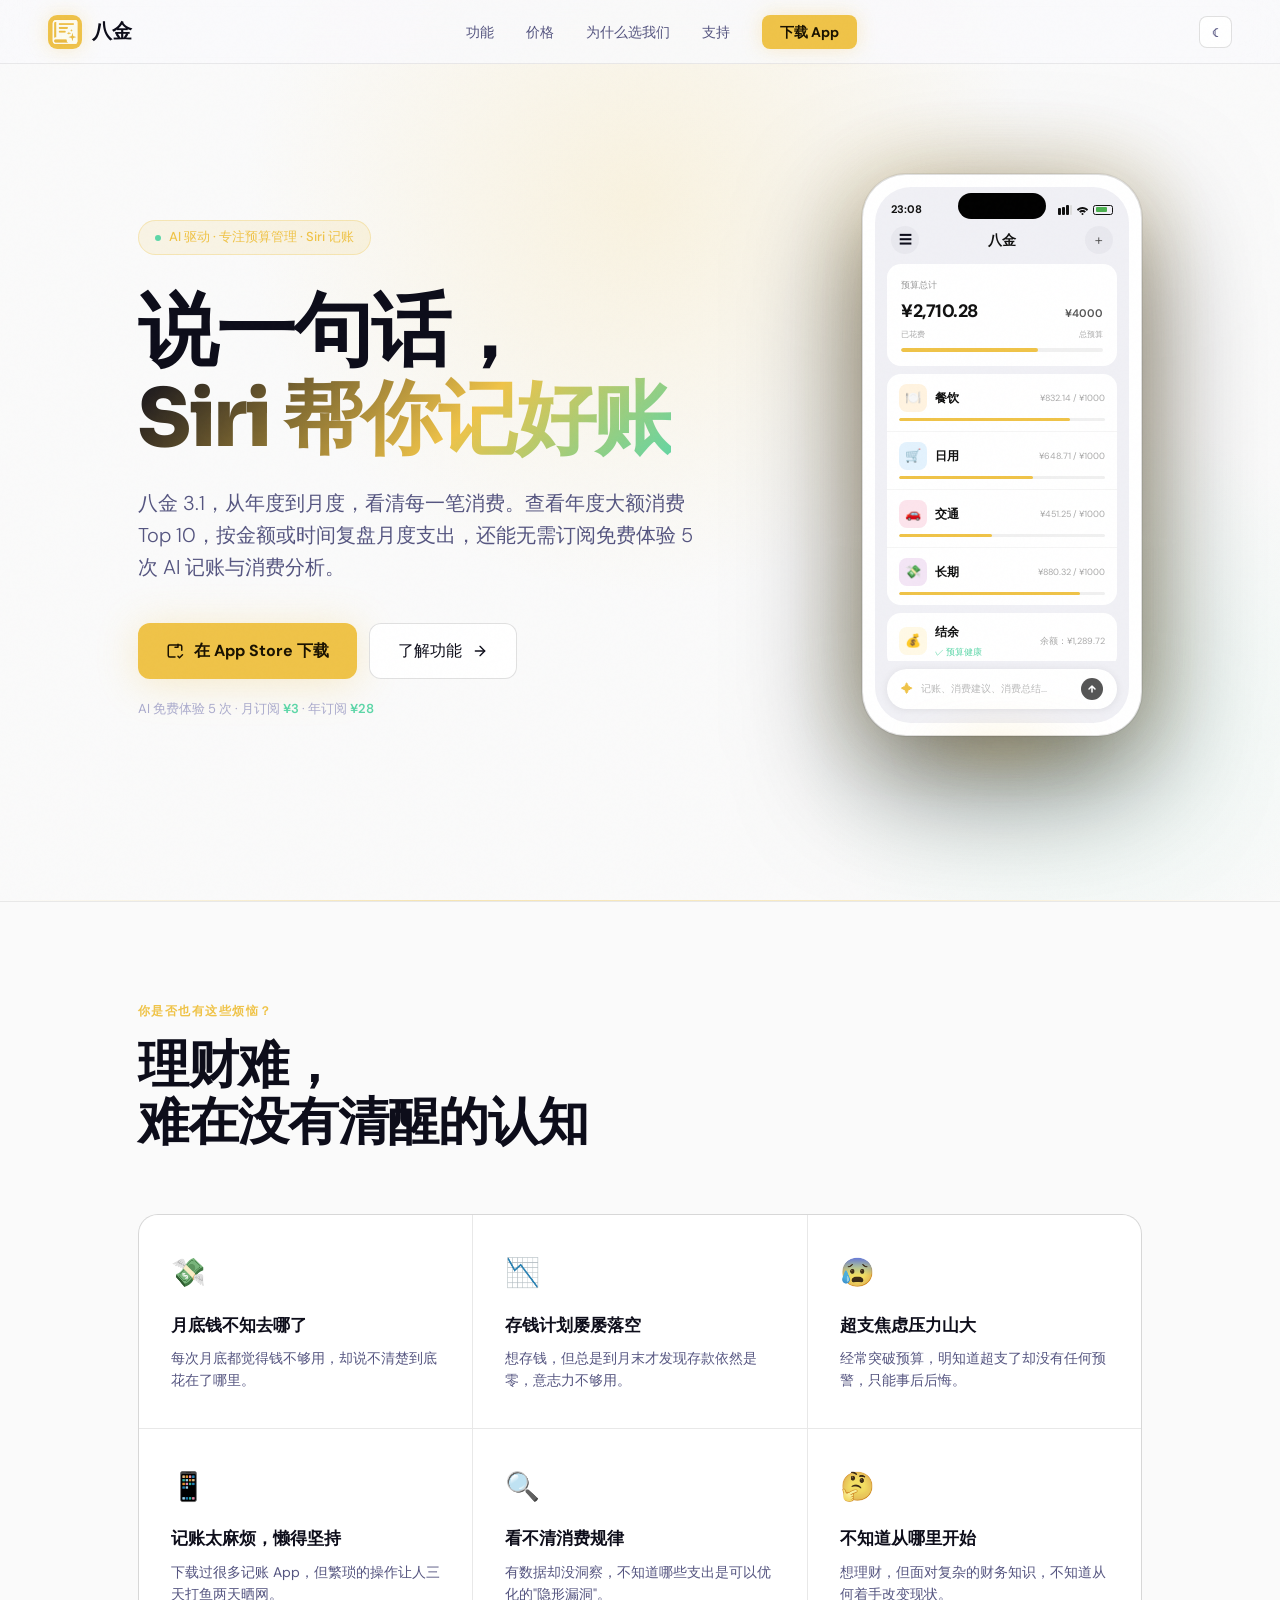
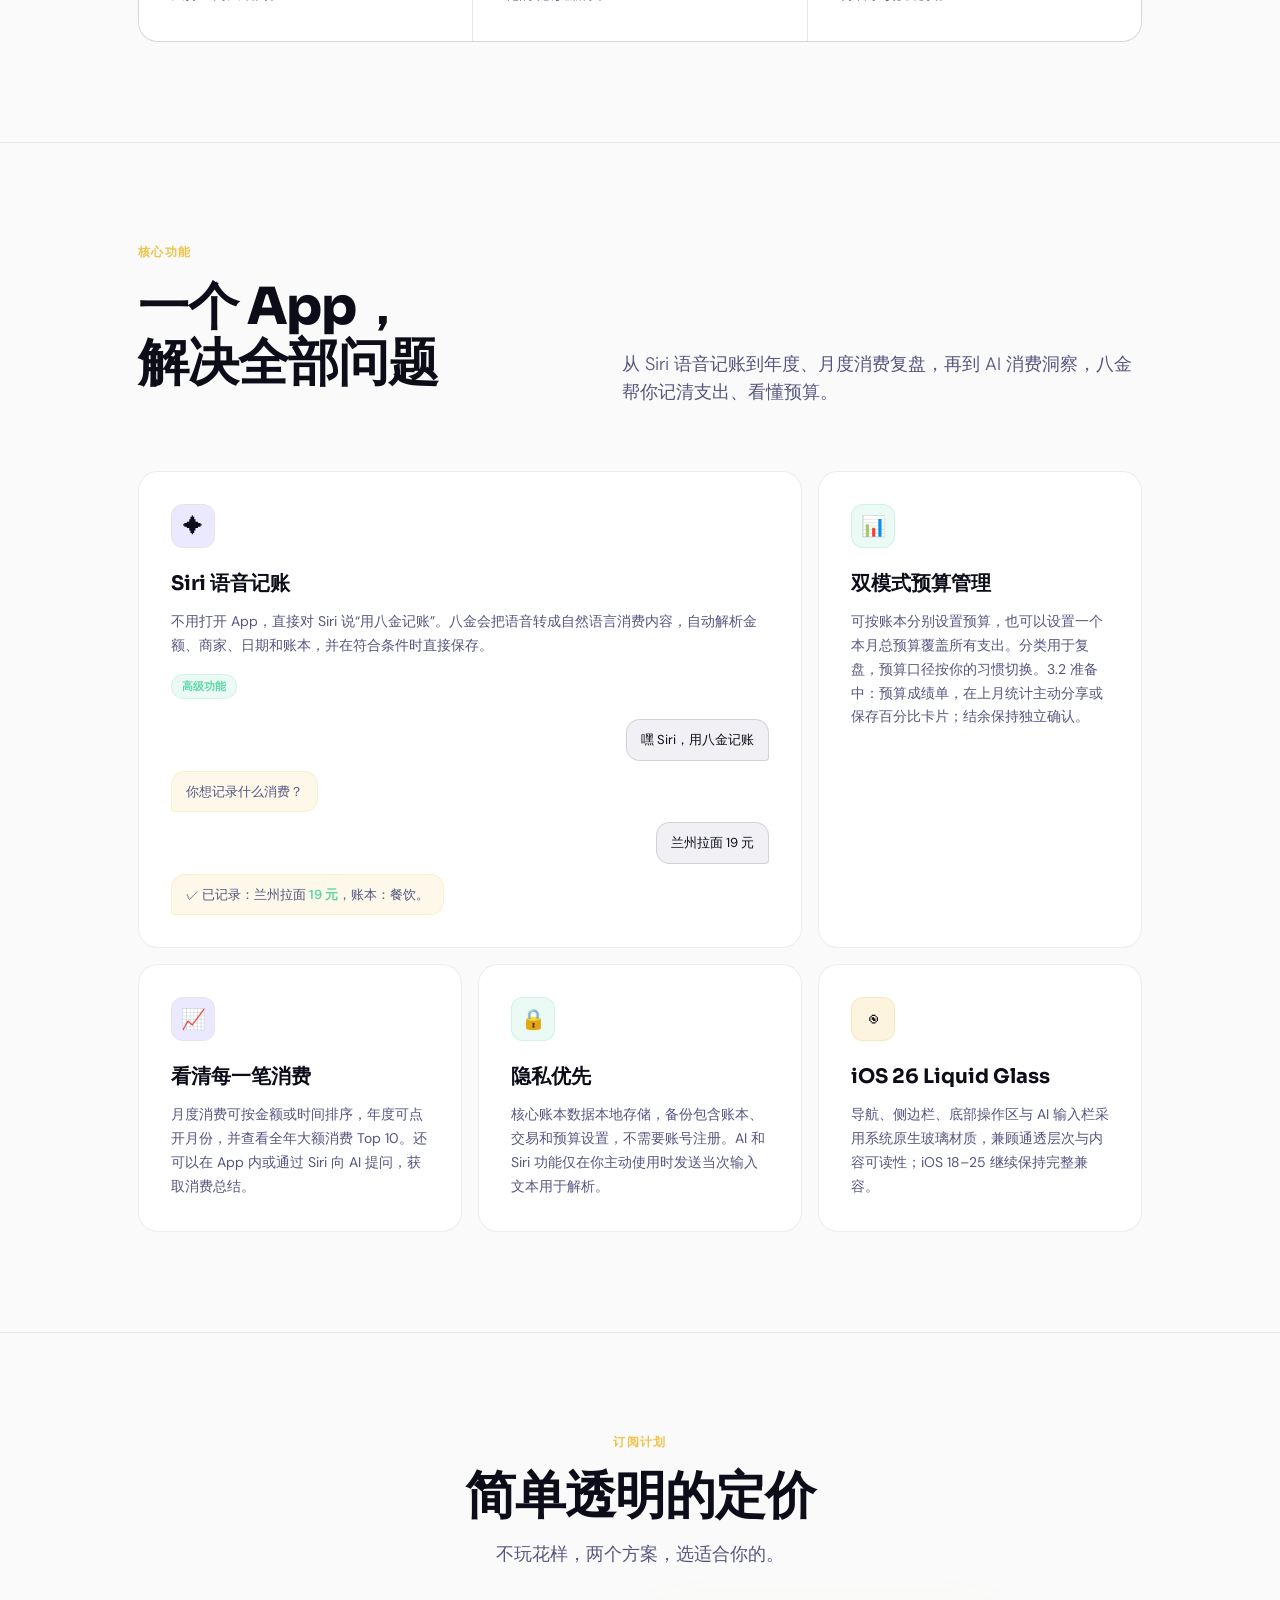
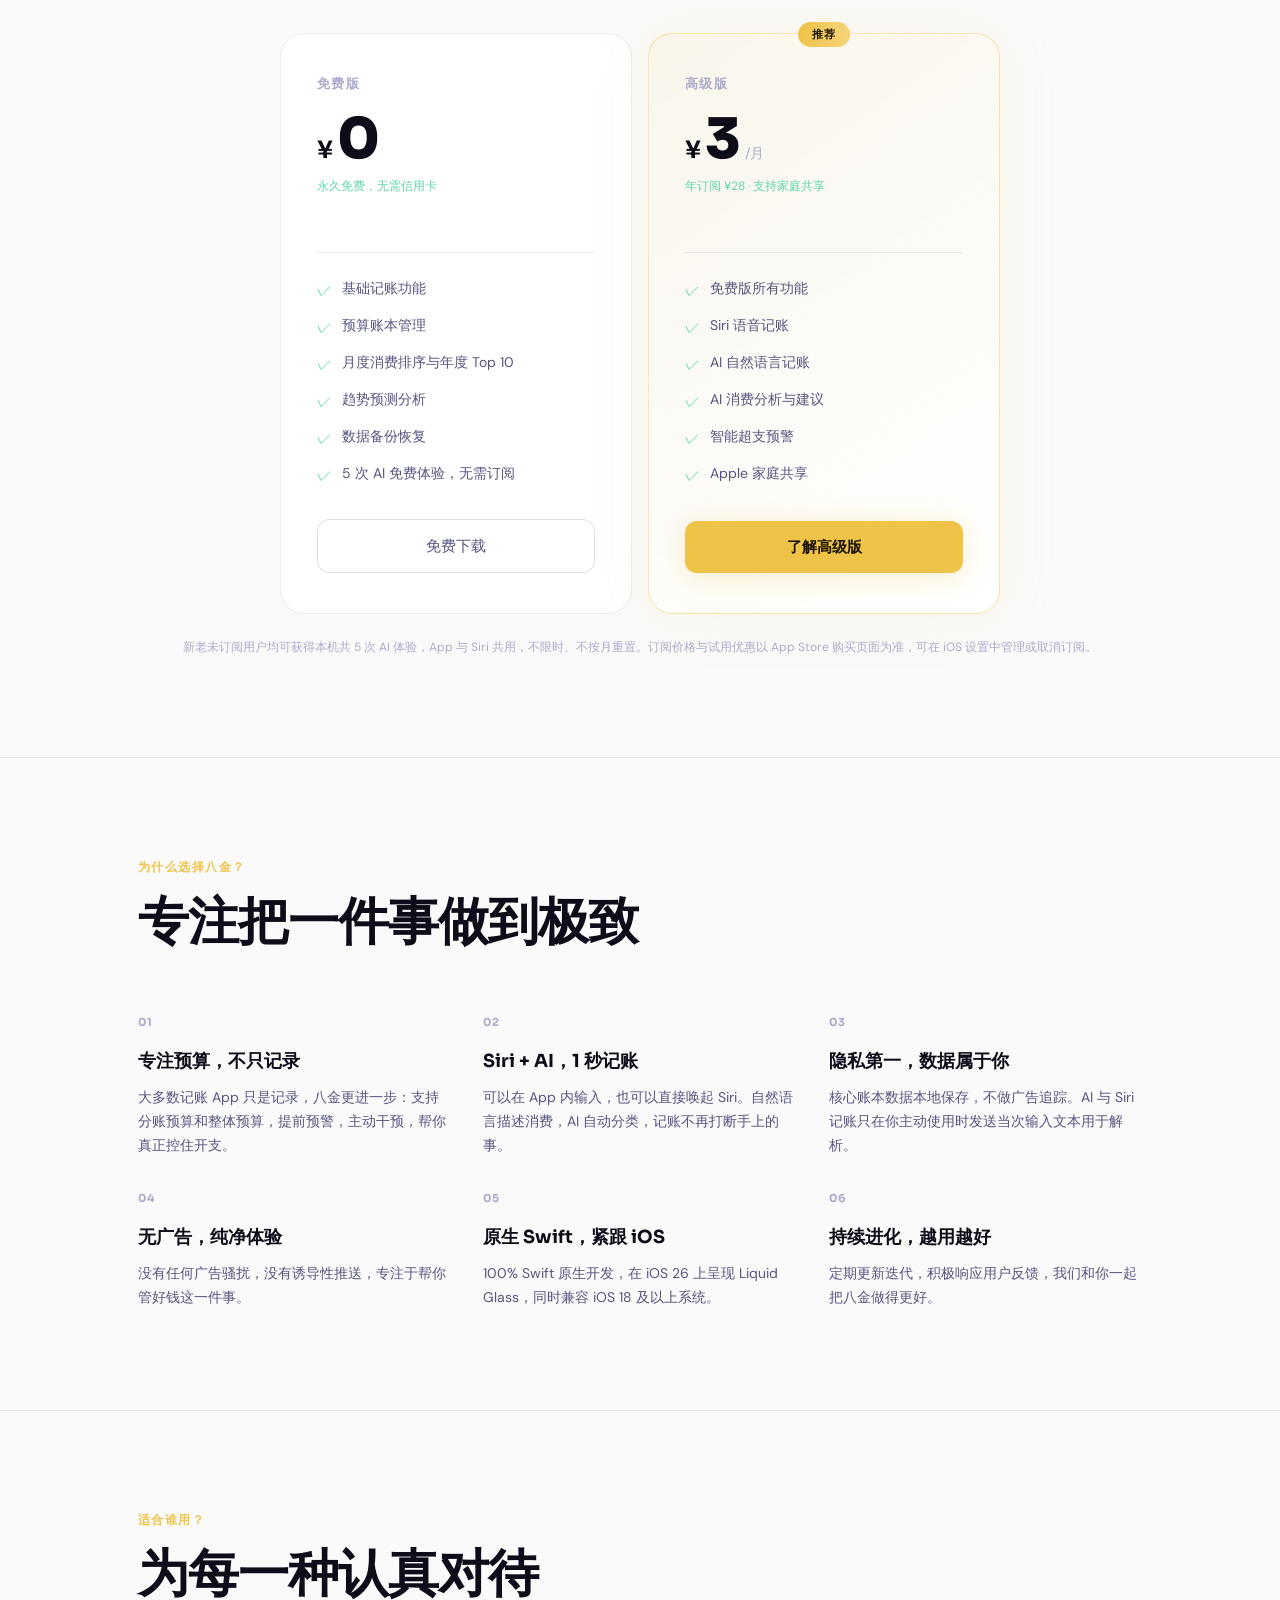
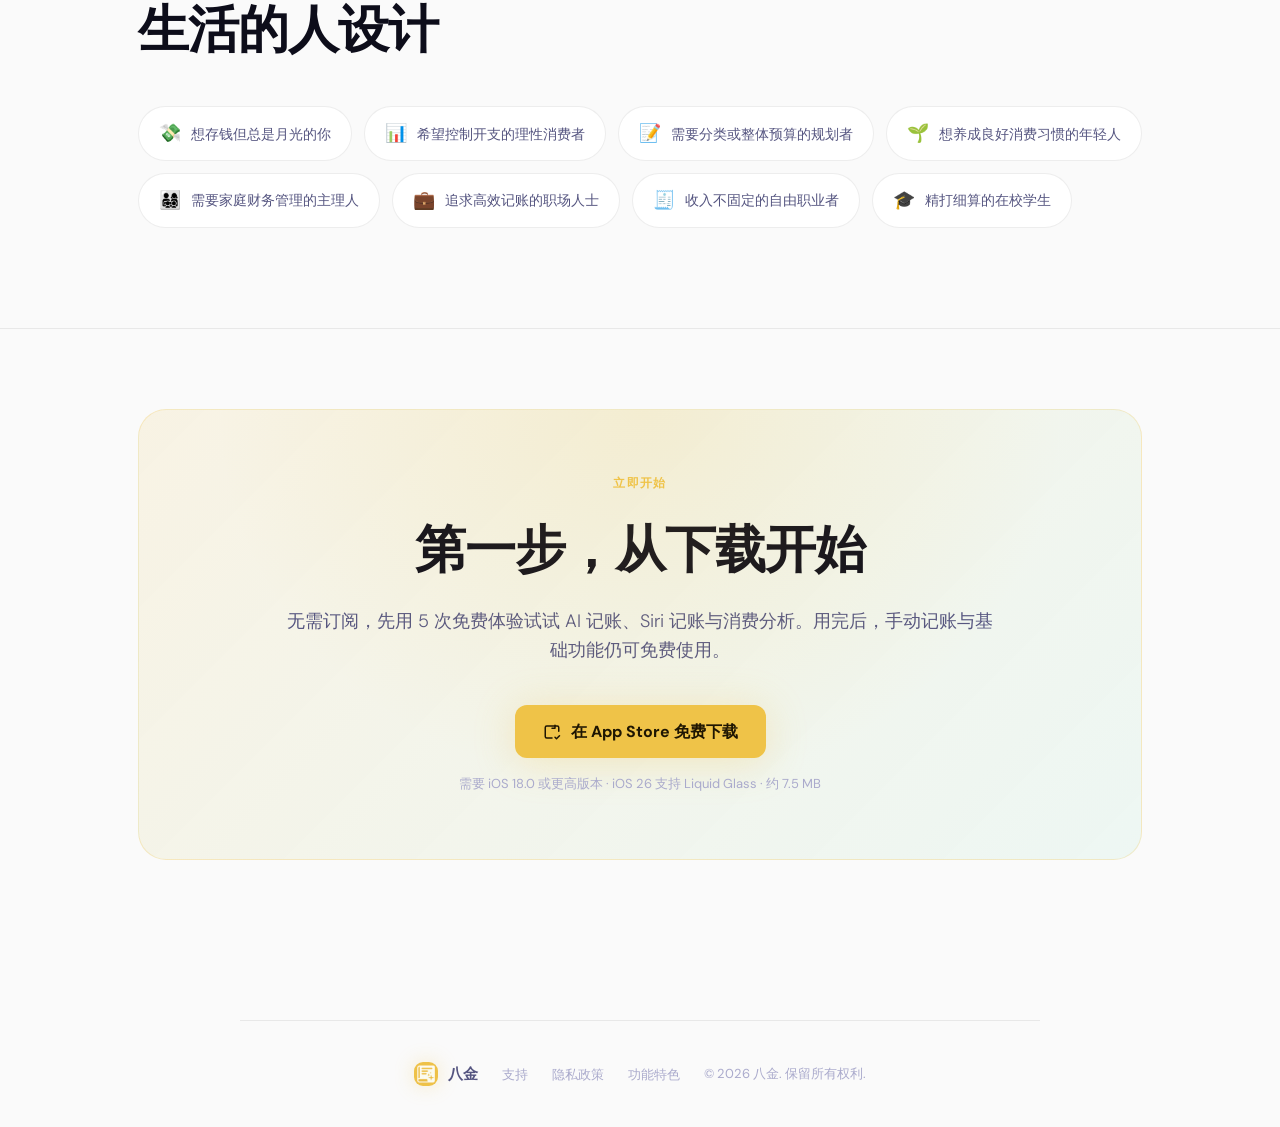
==== commit 9e7969e5: "docs: prepare budget report sharing copy for 3.2" ====
--- a/index.html
+++ b/index.html
@@ -249,7 +249,7 @@
         <div class="feature-card reveal reveal-delay-1">
           <div class="feature-icon-wrap green">📊</div>
           <h3 class="feature-card-title">双模式预算管理</h3>
-          <p class="feature-card-desc">可按账本分别设置预算，也可以设置一个本月总预算覆盖所有支出。分类用于复盘，预算口径按你的习惯切换。</p>
+          <p class="feature-card-desc">可按账本分别设置预算，也可以设置一个本月总预算覆盖所有支出。分类用于复盘，预算口径按你的习惯切换。3.2 准备中：预算成绩单，在上月统计主动分享或保存百分比卡片；结余保持独立确认。</p>
         </div>
 
         <!-- 消费统计与 AI 洞察 -->
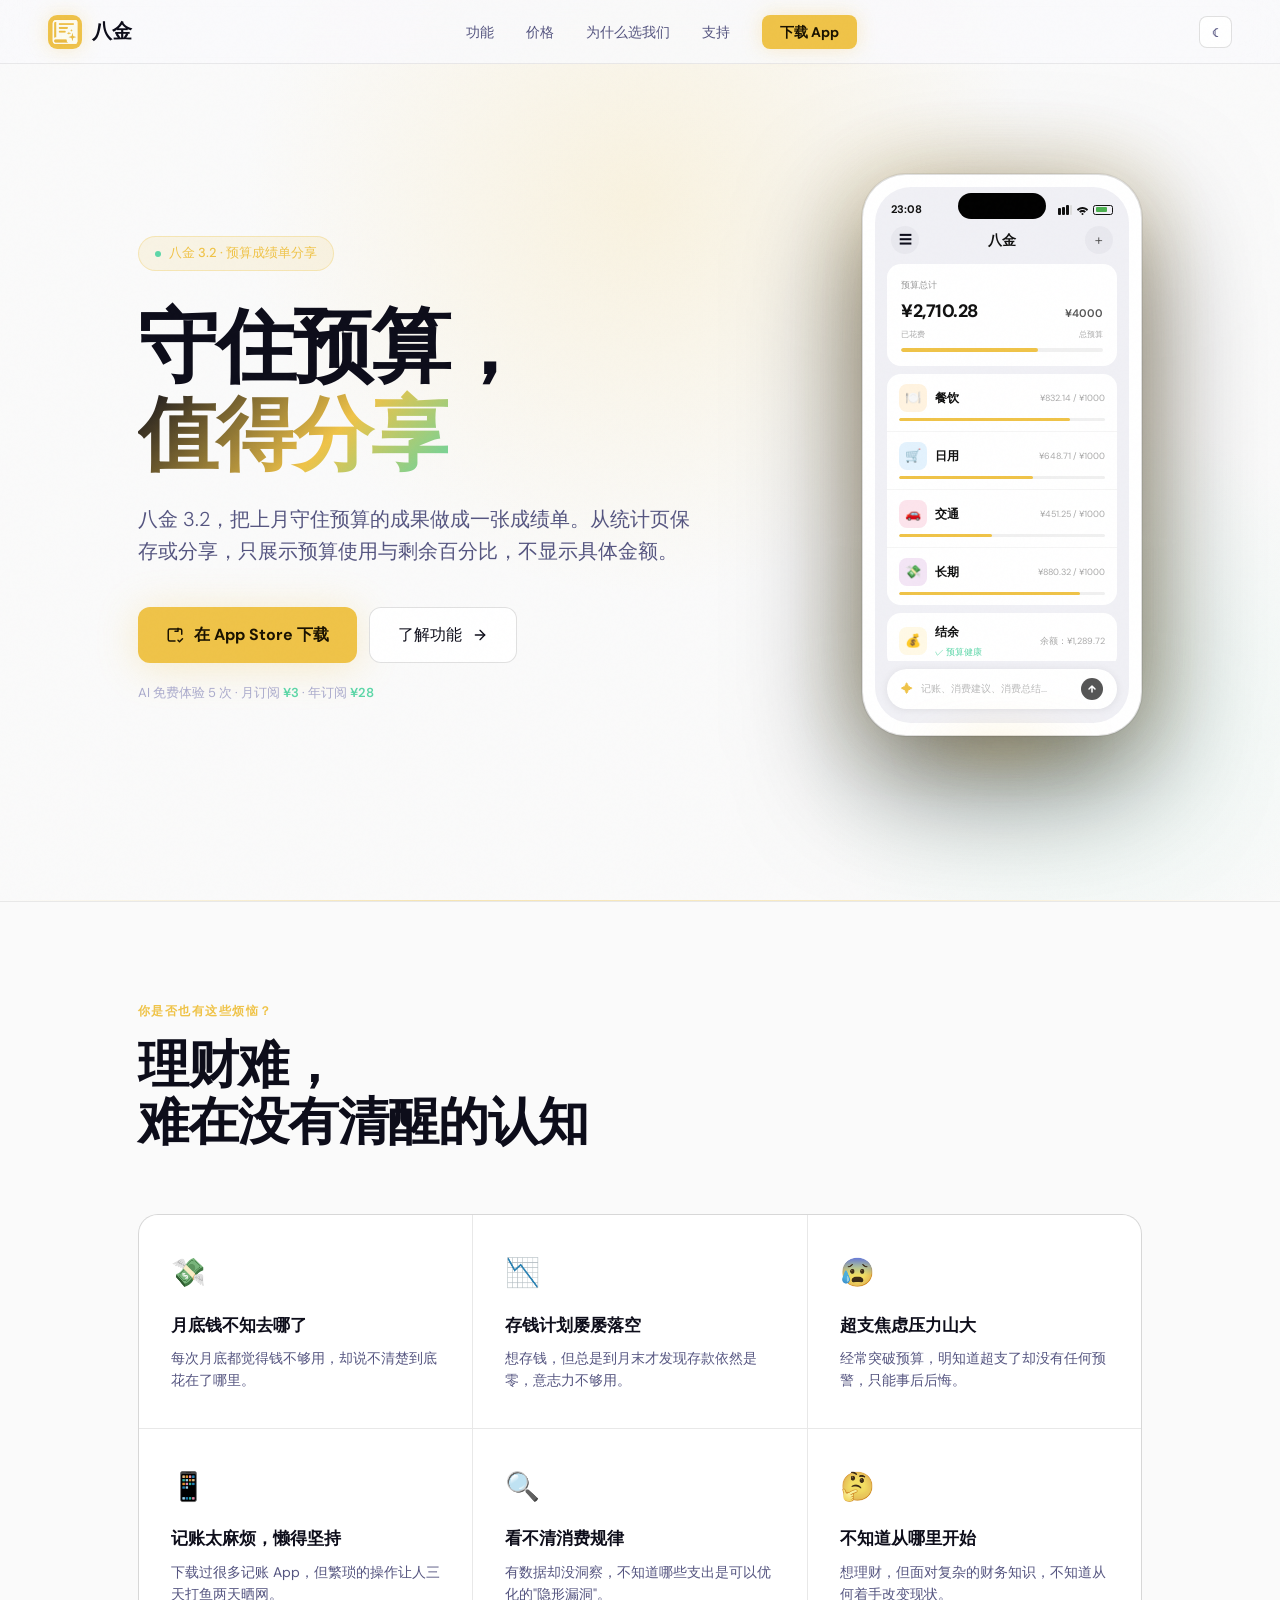
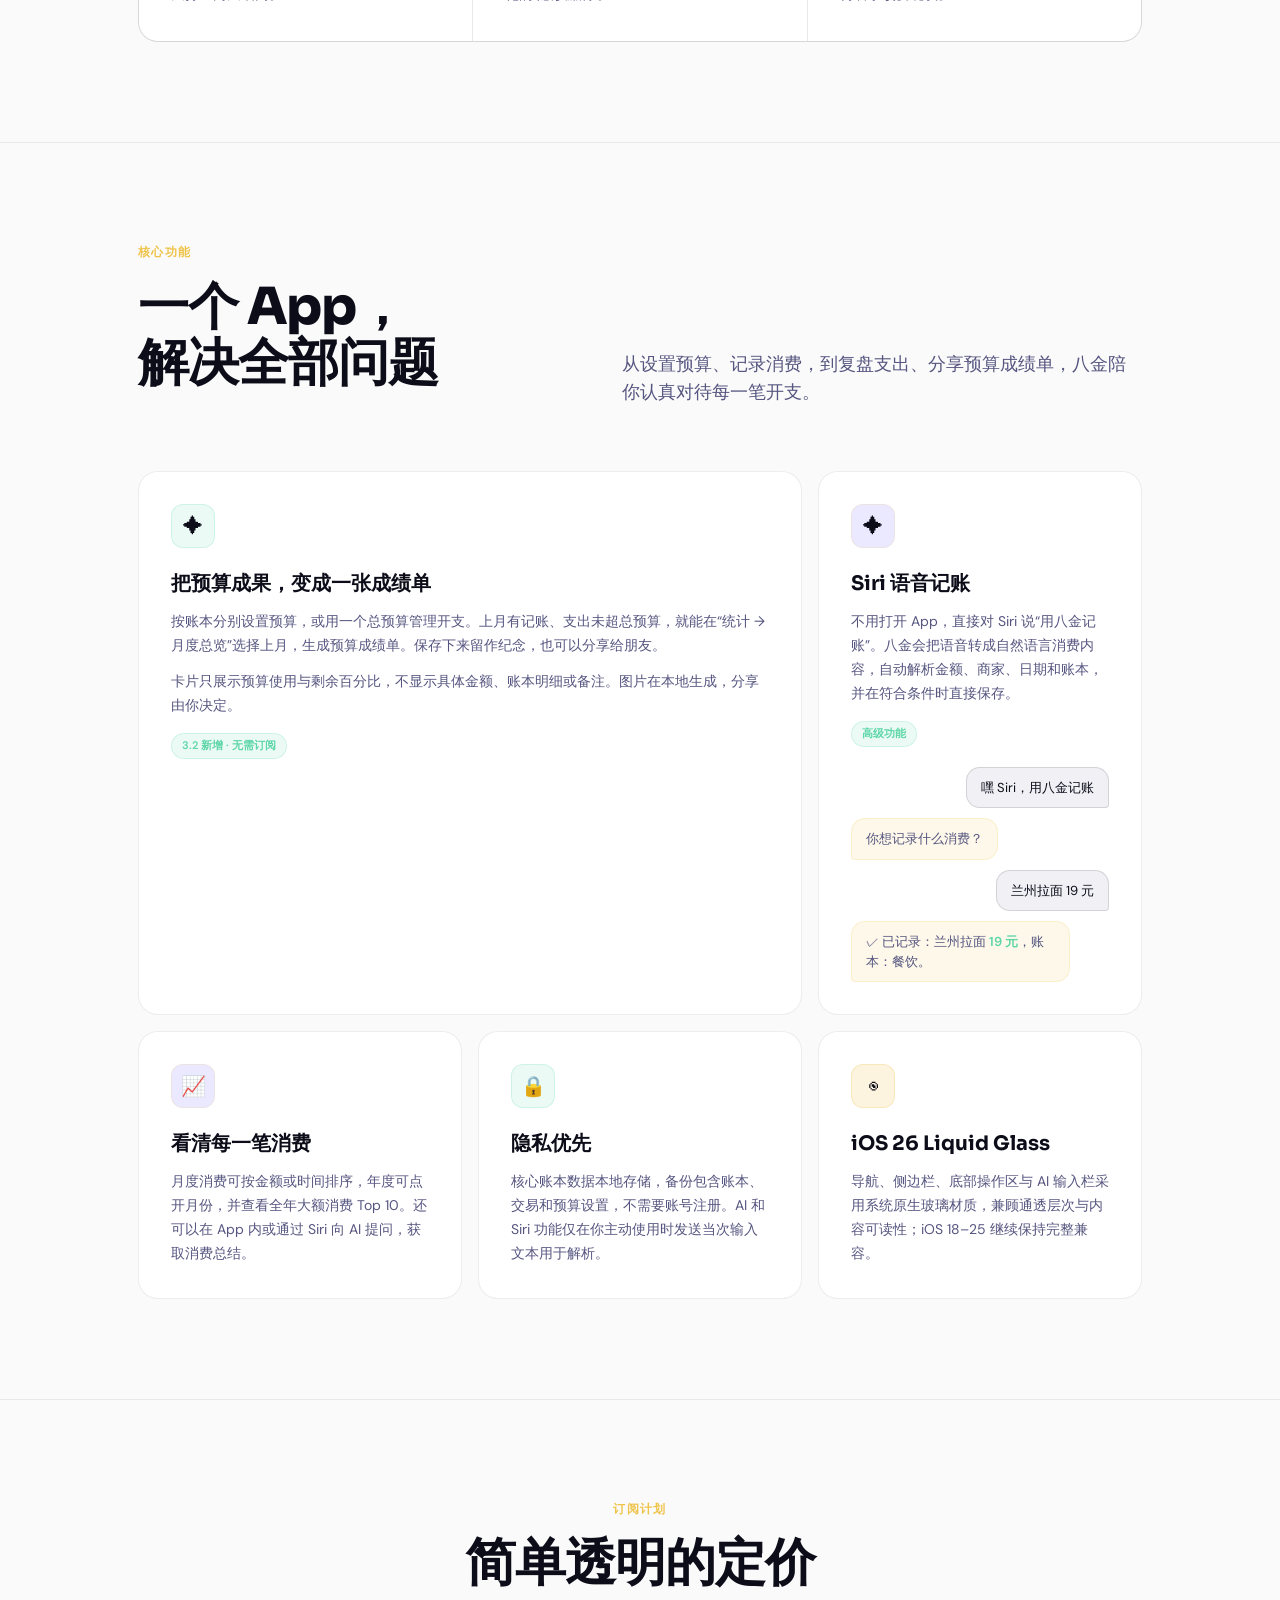
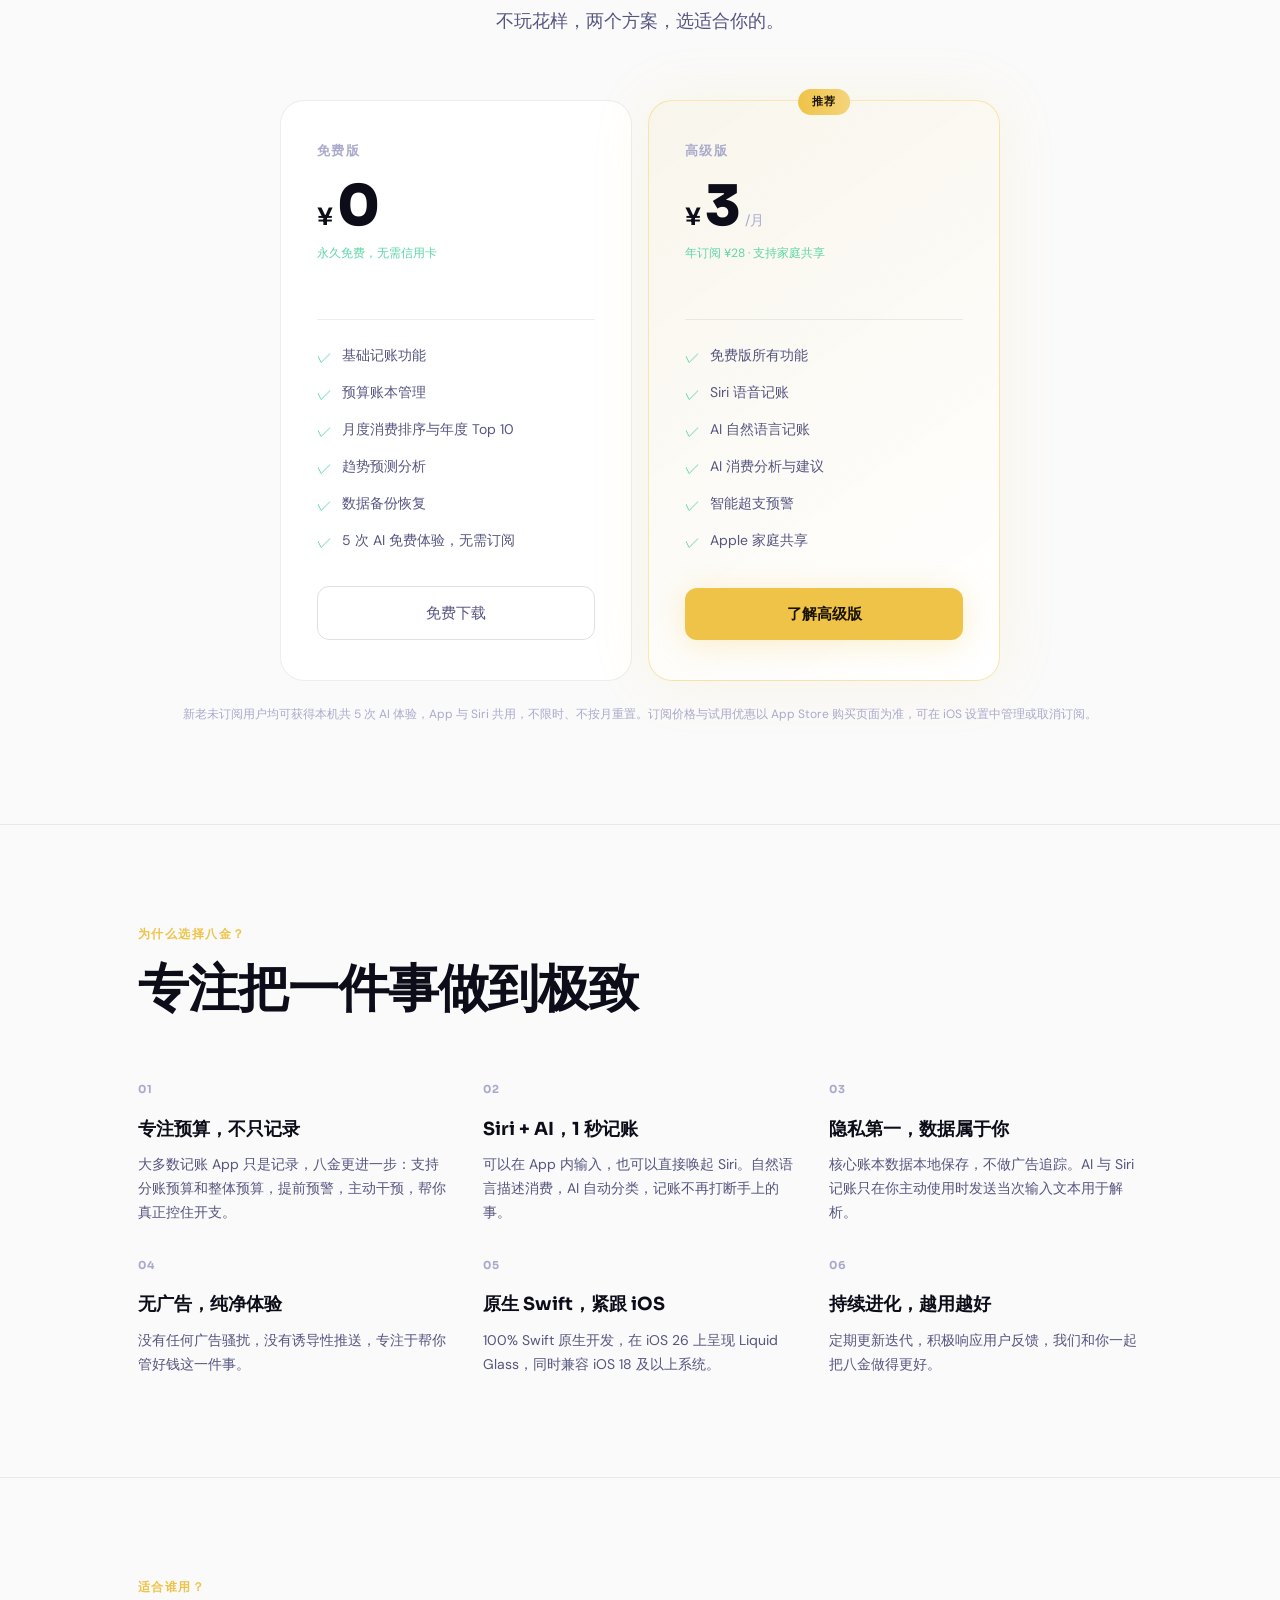
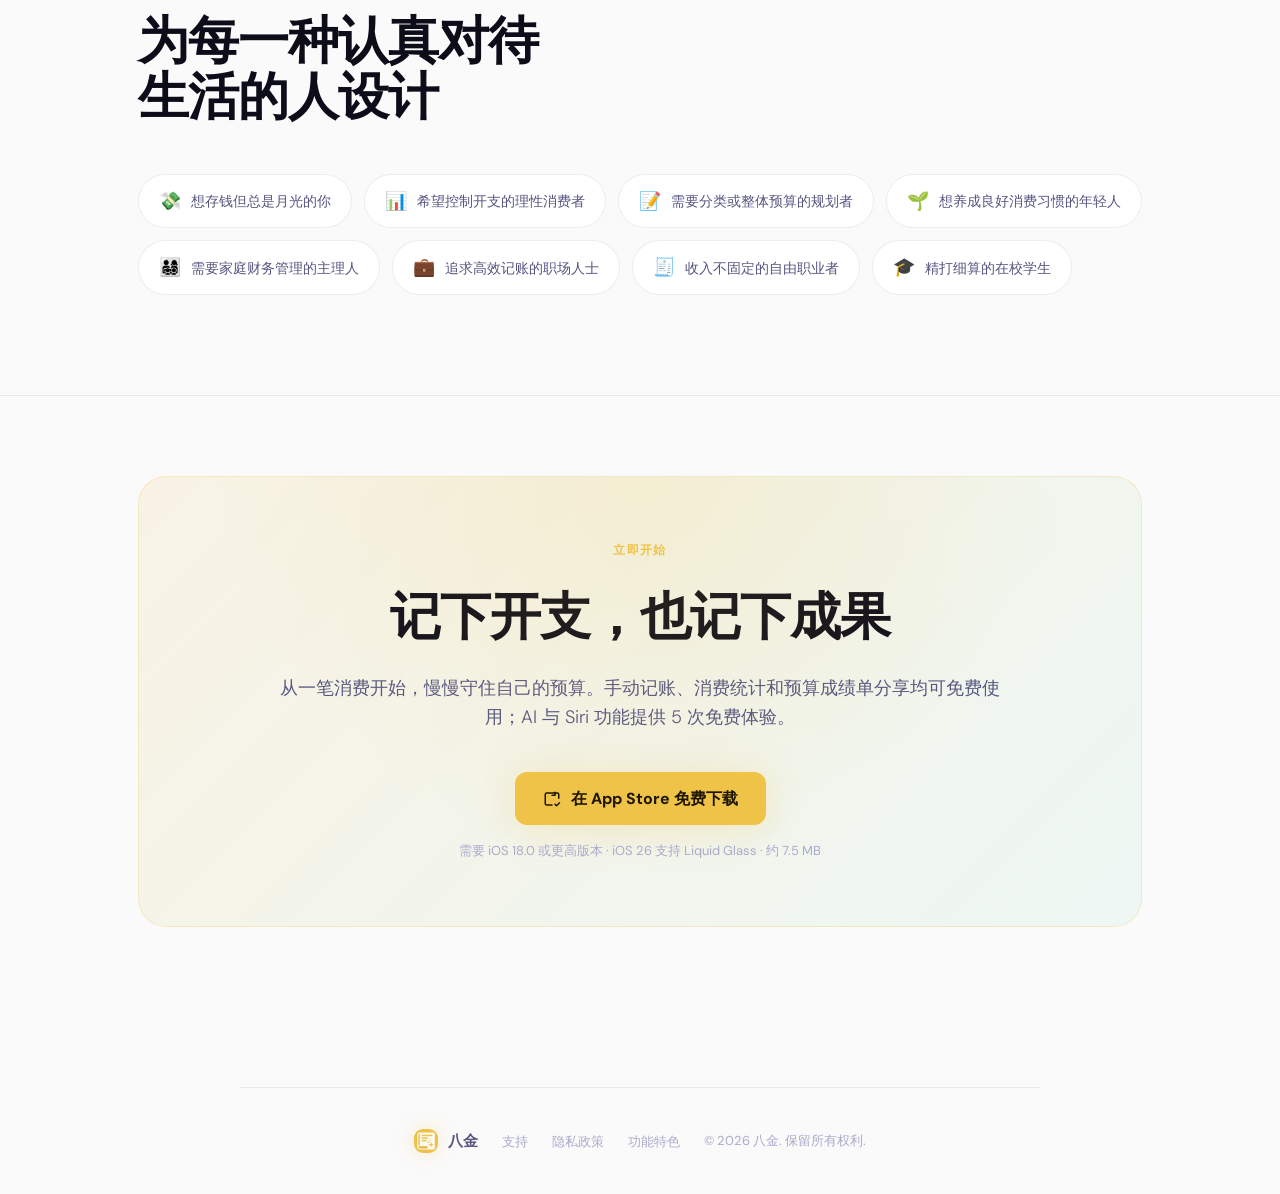
==== commit 7d9fe877: "docs: highlight budget report sharing on 3.2 website" ====
--- a/index.html
+++ b/index.html
@@ -3,8 +3,8 @@
 <head>
   <meta charset="UTF-8" />
   <meta name="viewport" content="width=device-width, initial-scale=1.0" />
-  <title>八金 - AI预算管家 | 智能预算·告别超支</title>
-  <meta name="description" content="八金 3.1 是 AI 驱动的 iOS 预算管家，支持年度月份查看、大额消费 Top 10、月度消费排序、双模式预算和 Siri 记账，提供无需订阅的 5 次 AI 免费体验。" />
+  <title>八金 3.2 - AI预算管家 | 分享守住预算的成果</title>
+  <meta name="description" content="八金 3.2 新增预算成绩单分享：在上月统计中保存或分享百分比卡片，不显示具体金额。支持双模式预算、消费统计、AI 与 Siri 记账。" />
   <link rel="icon" type="image/x-icon" href="favicon.ico" />
   <link rel="preconnect" href="https://fonts.googleapis.com" />
   <link rel="preconnect" href="https://fonts.gstatic.com" crossorigin />
@@ -38,14 +38,14 @@
         <div class="hero-content hero-content-left">
           <div class="hero-badge">
             <div class="hero-badge-dot"></div>
-            AI 驱动 · 专注预算管理 · Siri 记账
+            八金 3.2 · 预算成绩单分享
           </div>
           <h1 class="hero-title hero-title-large">
-            说一句话，<br>
-            <span class="grad">Siri 帮你<br class="mobile-only">记好账</span>
+            守住预算，<br>
+            <span class="grad">值得分享</span>
           </h1>
           <p class="hero-sub">
-            八金 3.1，从年度到月度，看清每一笔消费。查看年度大额消费 Top 10，按金额或时间复盘月度支出，还能无需订阅免费体验 5 次 AI 记账与消费分析。
+            八金 3.2，把上月守住预算的成果做成一张成绩单。从统计页保存或分享，只展示预算使用与剩余百分比，不显示具体金额。
           </p>
           <div class="hero-actions hero-actions-left">
             <a href="https://apps.apple.com/us/app/%E5%85%AB%E9%87%91-ai%E9%A2%84%E7%AE%97%E7%AE%A1%E5%AE%B6/id6753637910" class="btn-primary" target="_blank" rel="noopener noreferrer">
@@ -225,13 +225,22 @@
           <div class="section-label reveal">核心功能</div>
           <h2 class="section-title reveal reveal-delay-1">一个 App，<br>解决全部问题</h2>
         </div>
-          <p class="section-sub reveal reveal-delay-2">从 Siri 语音记账到年度、月度消费复盘，再到 AI 消费洞察，八金帮你记清支出、看懂预算。</p>
+          <p class="section-sub reveal reveal-delay-2">从设置预算、记录消费，到复盘支出、分享预算成绩单，八金陪你认真对待每一笔开支。</p>
       </div>
 
       <div class="feature-cards">
 
-        <!-- Siri 记账 — wide -->
+        <!-- 预算成绩单分享 — wide -->
         <div class="feature-card wide reveal">
+          <div class="feature-icon-wrap green">✦</div>
+          <h3 class="feature-card-title">把预算成果，变成一张成绩单</h3>
+          <p class="feature-card-desc">按账本分别设置预算，或用一个总预算管理开支。上月有记账、支出未超总预算，就能在“统计 → 月度总览”选择上月，生成预算成绩单。保存下来留作纪念，也可以分享给朋友。</p>
+          <p class="feature-card-desc mt-12">卡片只展示预算使用与剩余百分比，不显示具体金额、账本明细或备注。图片在本地生成，分享由你决定。</p>
+          <span class="feature-tag">3.2 新增 · 无需订阅</span>
+        </div>
+
+        <!-- Siri 记账 -->
+        <div class="feature-card reveal reveal-delay-1">
           <div class="feature-icon-wrap purple">✦</div>
           <h3 class="feature-card-title">Siri 语音记账</h3>
           <p class="feature-card-desc">不用打开 App，直接对 Siri 说“用八金记账”。八金会把语音转成自然语言消费内容，自动解析金额、商家、日期和账本，并在符合条件时直接保存。</p>
@@ -243,13 +252,6 @@
             <div class="chat-bubble chat-user">兰州拉面 19 元</div>
             <div class="chat-bubble chat-ai">✓ 已记录：兰州拉面 <strong>19 元</strong>，账本：餐饮。</div>
           </div>
-        </div>
-
-        <!-- 多维预算 -->
-        <div class="feature-card reveal reveal-delay-1">
-          <div class="feature-icon-wrap green">📊</div>
-          <h3 class="feature-card-title">双模式预算管理</h3>
-          <p class="feature-card-desc">可按账本分别设置预算，也可以设置一个本月总预算覆盖所有支出。分类用于复盘，预算口径按你的习惯切换。3.2 准备中：预算成绩单，在上月统计主动分享或保存百分比卡片；结余保持独立确认。</p>
         </div>
 
         <!-- 消费统计与 AI 洞察 -->
@@ -397,8 +399,8 @@
     <div class="section-inner">
       <div class="cta-panel reveal">
         <div class="section-label cta-label" id="download">立即开始</div>
-        <h2 class="cta-title">第一步，从下载开始</h2>
-        <p class="cta-copy">无需订阅，先用 5 次免费体验试试 AI 记账、Siri 记账与消费分析。用完后，手动记账与基础功能仍可免费使用。</p>
+        <h2 class="cta-title">记下开支，也记下成果</h2>
+        <p class="cta-copy">从一笔消费开始，慢慢守住自己的预算。手动记账、消费统计和预算成绩单分享均可免费使用；AI 与 Siri 功能提供 5 次免费体验。</p>
         <a href="https://apps.apple.com/us/app/%E5%85%AB%E9%87%91-ai%E9%A2%84%E7%AE%97%E7%AE%A1%E5%AE%B6/id6753637910" class="btn-primary cta-button" target="_blank" rel="noopener noreferrer">
           <svg width="18" height="18" viewBox="0 0 24 24" fill="none" stroke="currentColor" stroke-width="2" stroke-linecap="round" stroke-linejoin="round"><path d="M12 20H5a2 2 0 01-2-2V6a2 2 0 012-2h14a2 2 0 012 2v5"/><path d="M16 3v4h-4"/><path d="M16 19l2 2 4-4"/></svg>
           在 App Store 免费下载
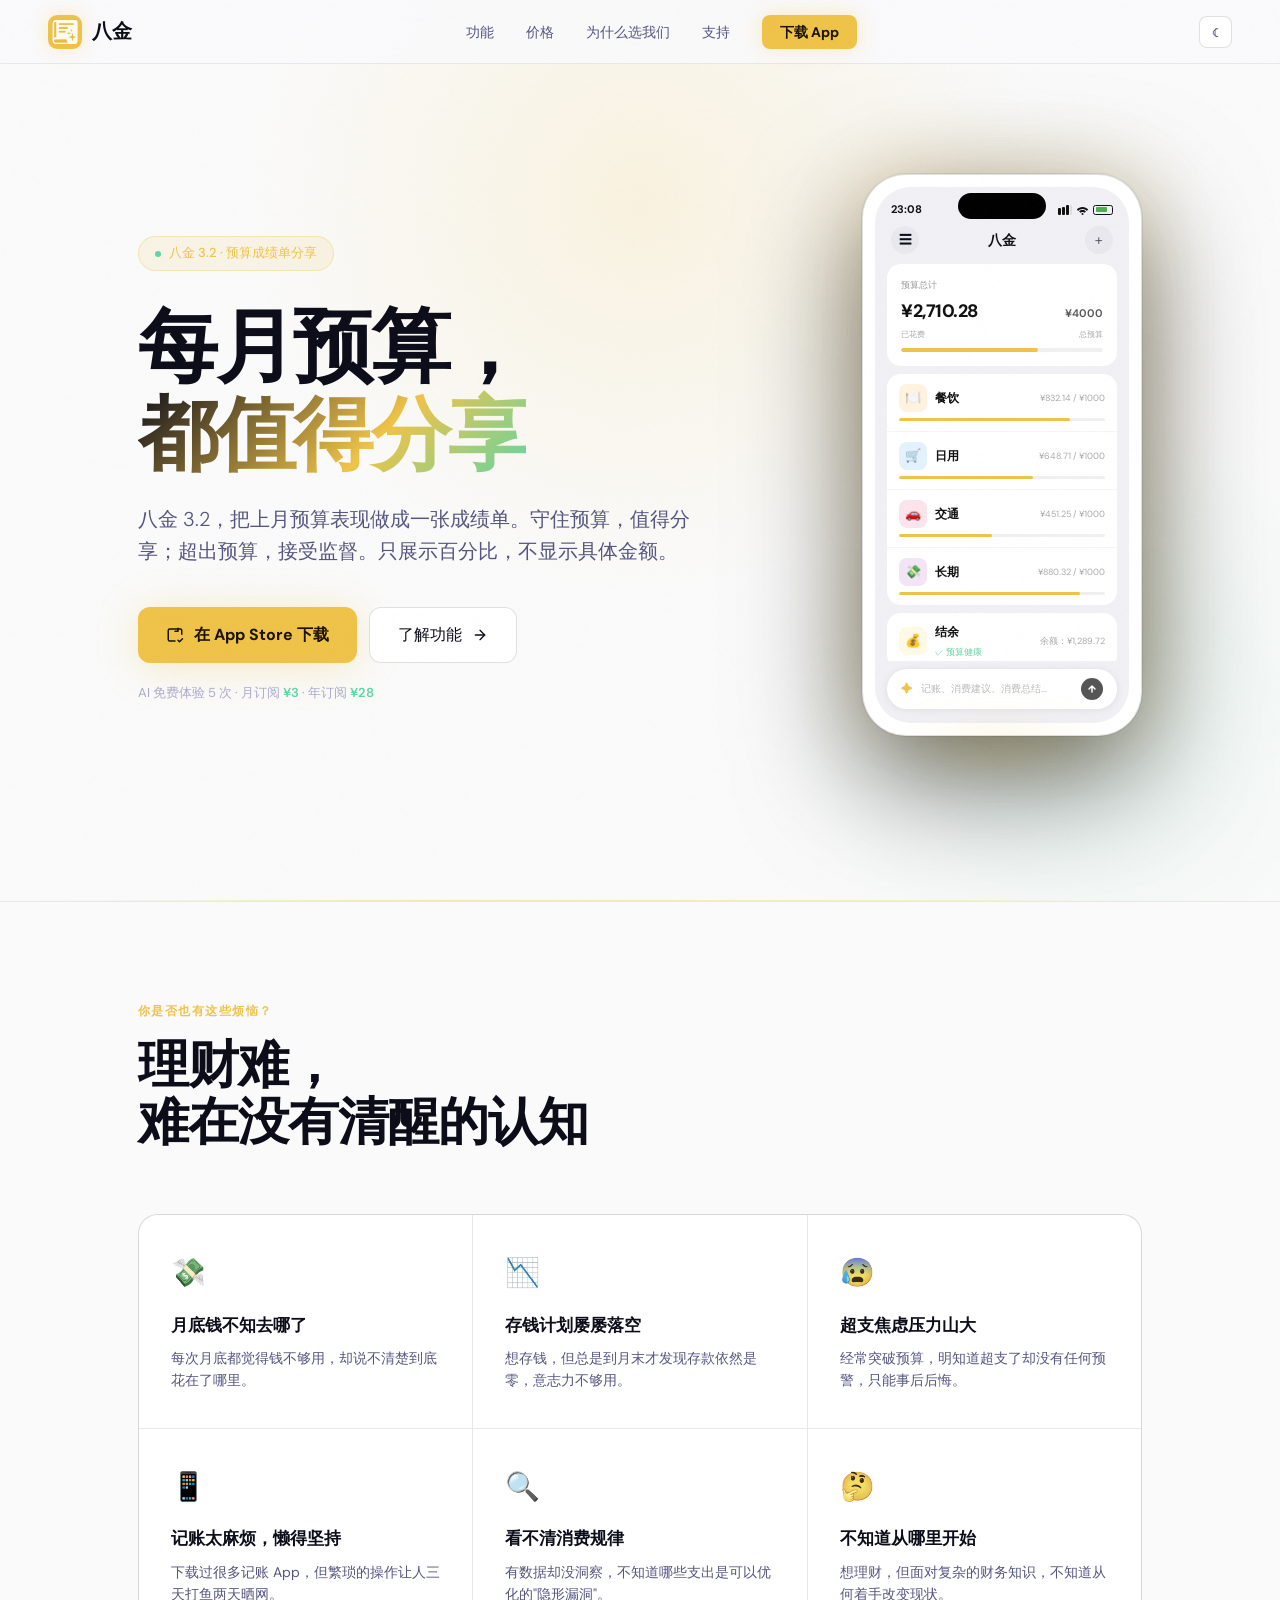
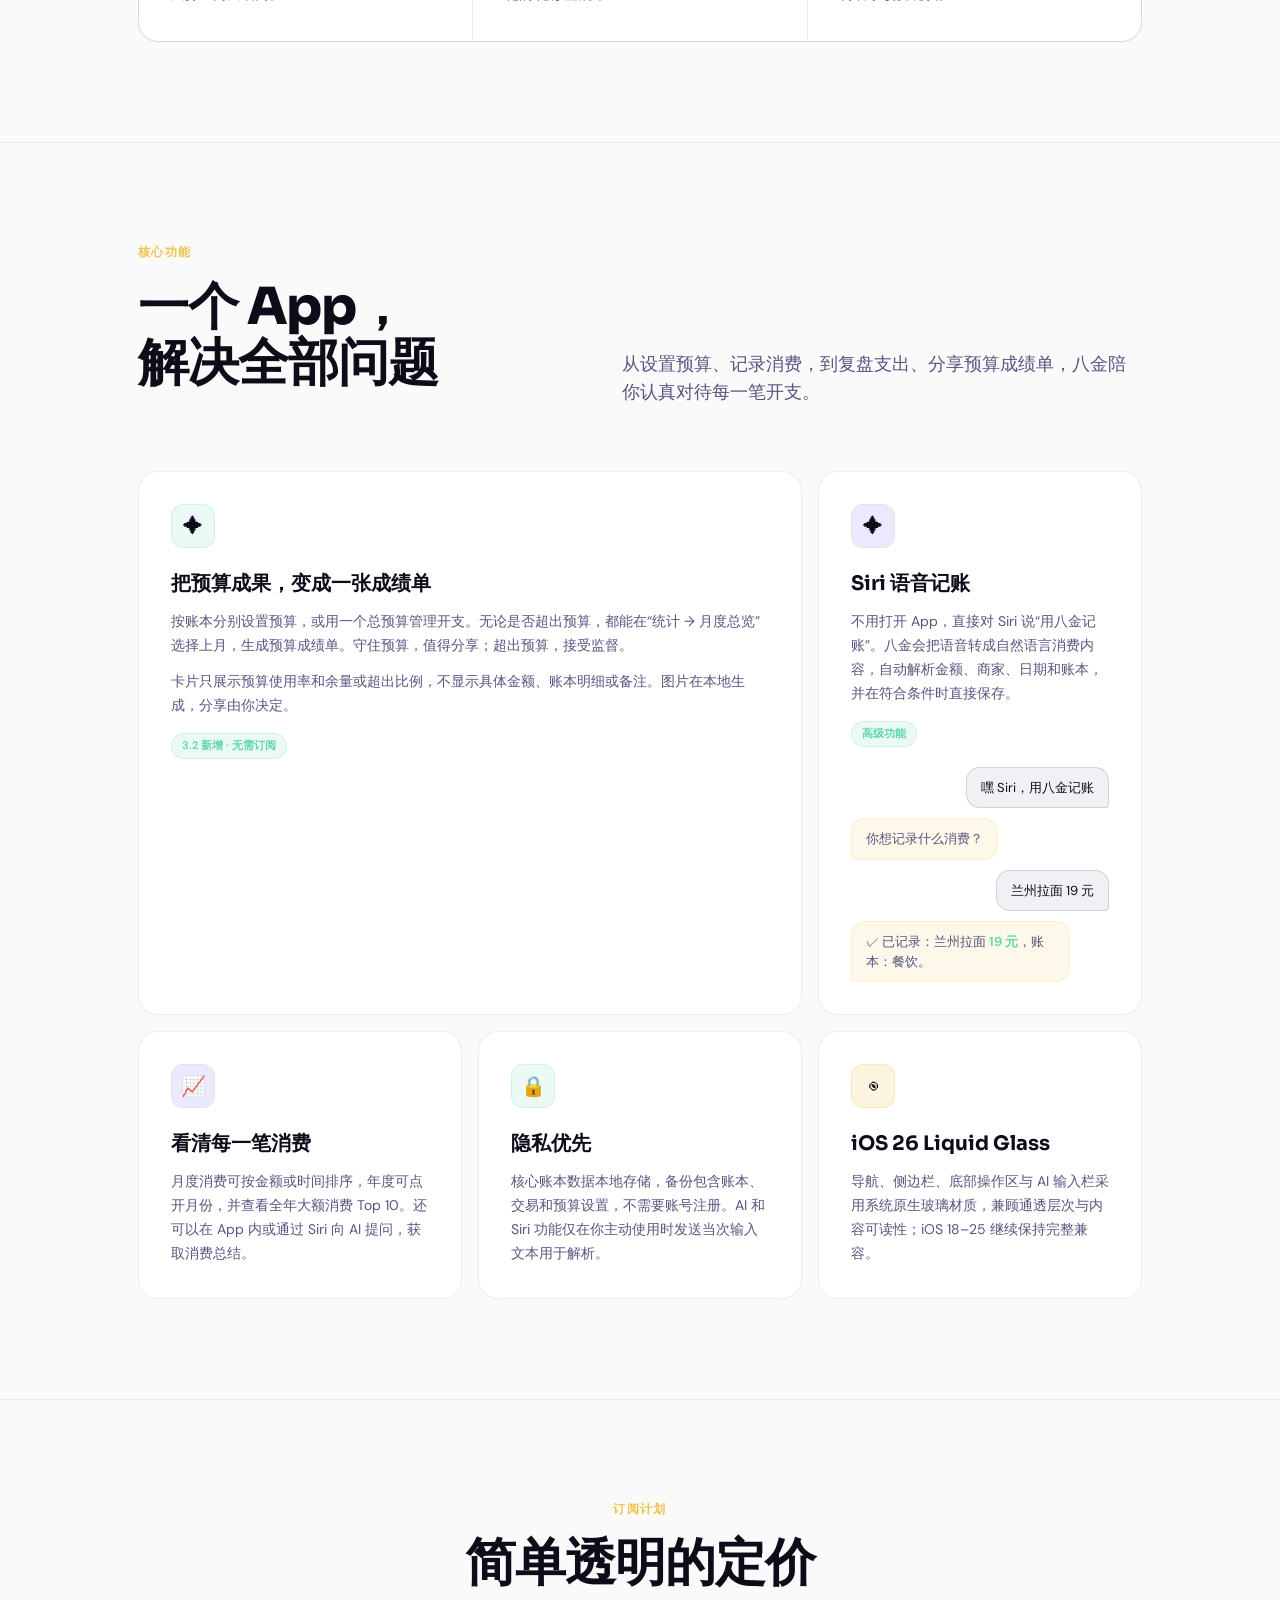
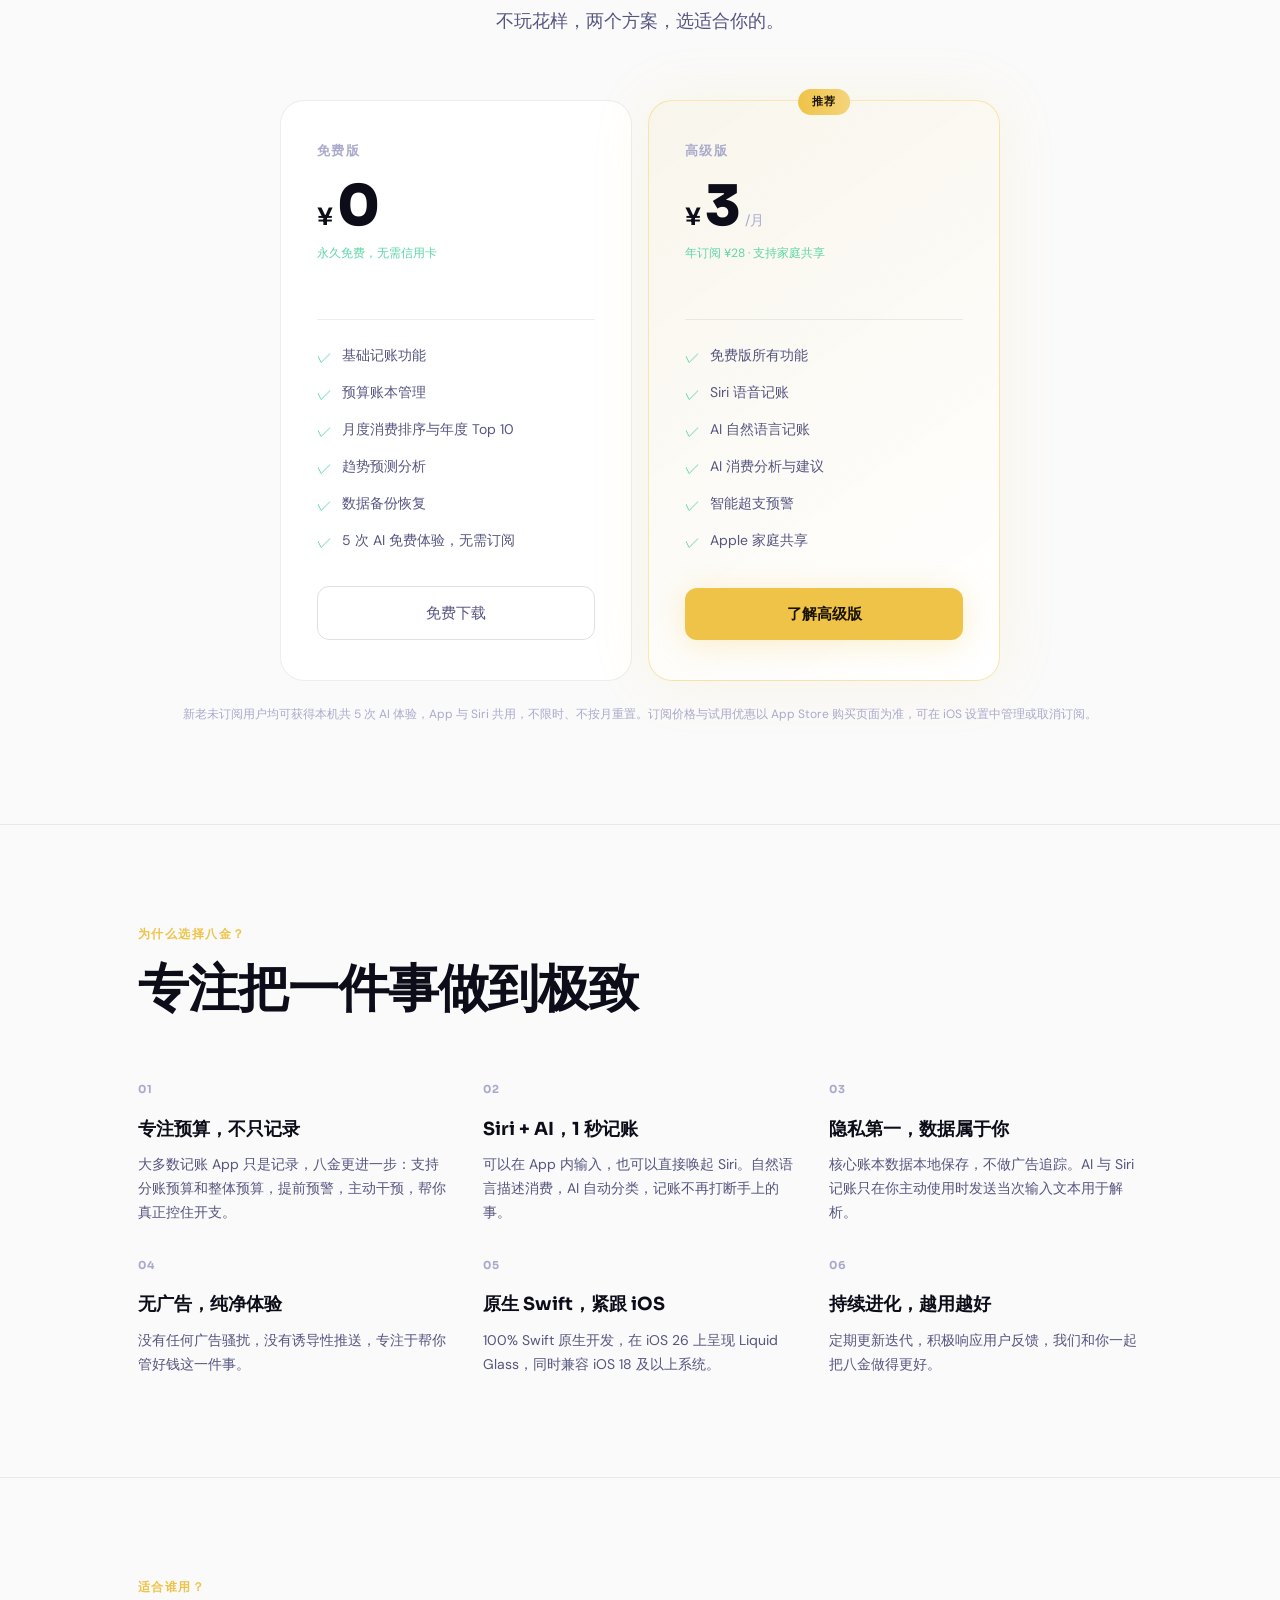
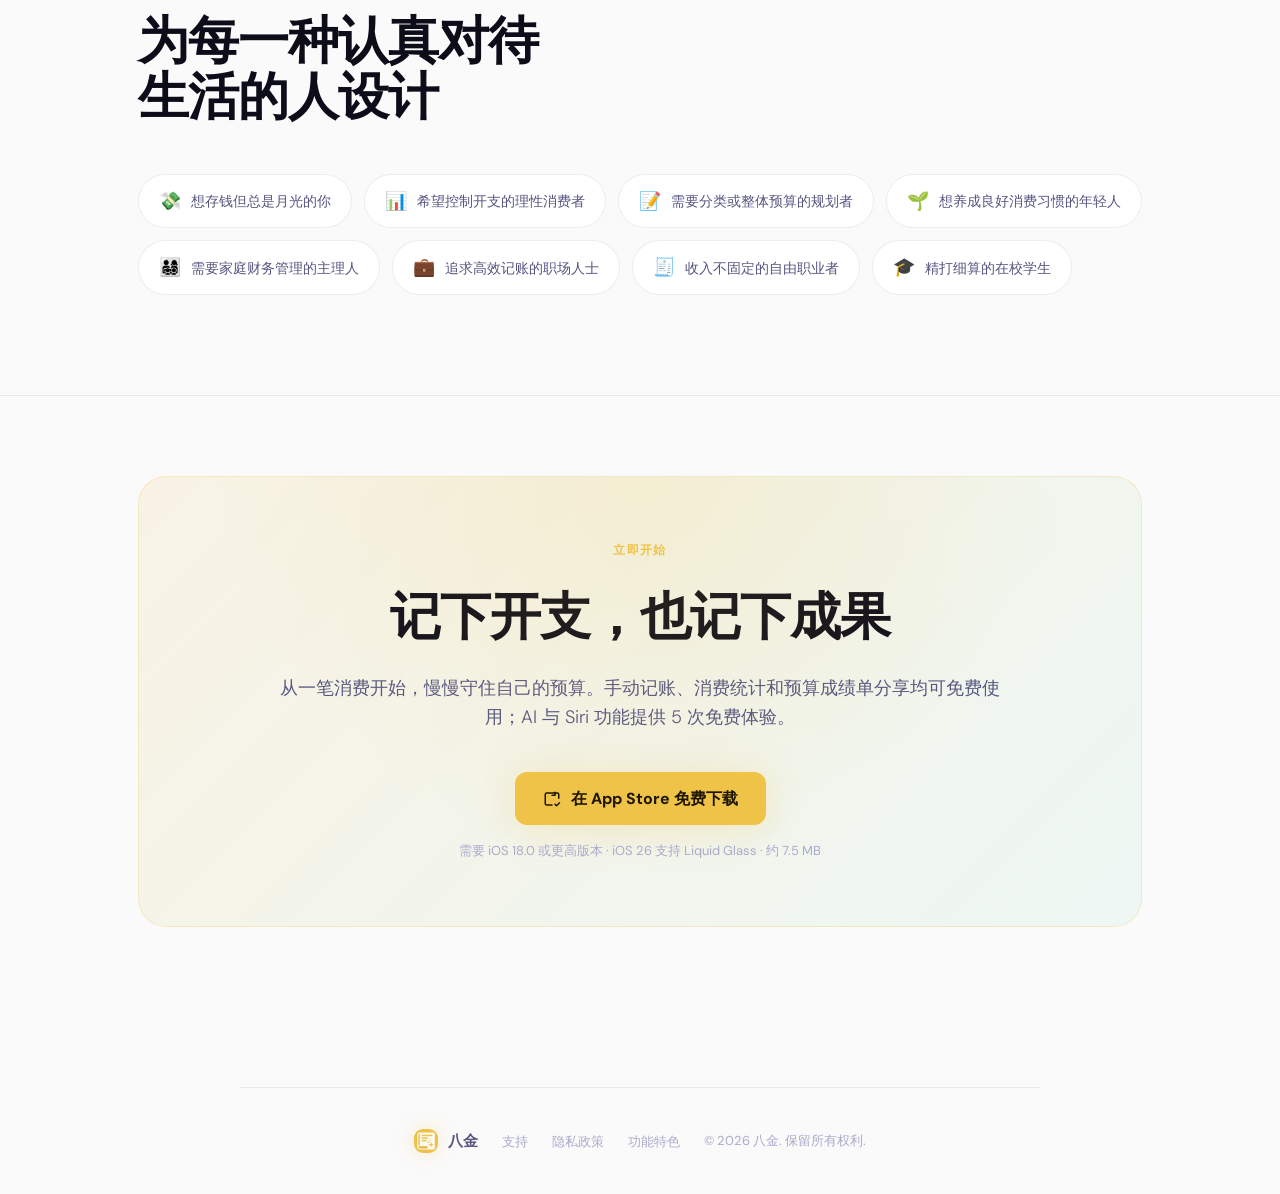
==== commit 80cb1404: "docs: describe sharing for every monthly budget outcome" ====
--- a/index.html
+++ b/index.html
@@ -3,7 +3,7 @@
 <head>
   <meta charset="UTF-8" />
   <meta name="viewport" content="width=device-width, initial-scale=1.0" />
-  <title>八金 3.2 - AI预算管家 | 分享守住预算的成果</title>
+  <title>八金 3.2 - AI预算管家 | 分享每月预算成绩</title>
   <meta name="description" content="八金 3.2 新增预算成绩单分享：在上月统计中保存或分享百分比卡片，不显示具体金额。支持双模式预算、消费统计、AI 与 Siri 记账。" />
   <link rel="icon" type="image/x-icon" href="favicon.ico" />
   <link rel="preconnect" href="https://fonts.googleapis.com" />
@@ -41,11 +41,11 @@
             八金 3.2 · 预算成绩单分享
           </div>
           <h1 class="hero-title hero-title-large">
-            守住预算，<br>
-            <span class="grad">值得分享</span>
+            每月预算，<br>
+            <span class="grad">都值得分享</span>
           </h1>
           <p class="hero-sub">
-            八金 3.2，把上月守住预算的成果做成一张成绩单。从统计页保存或分享，只展示预算使用与剩余百分比，不显示具体金额。
+            八金 3.2，把上月预算表现做成一张成绩单。守住预算，值得分享；超出预算，接受监督。只展示百分比，不显示具体金额。
           </p>
           <div class="hero-actions hero-actions-left">
             <a href="https://apps.apple.com/us/app/%E5%85%AB%E9%87%91-ai%E9%A2%84%E7%AE%97%E7%AE%A1%E5%AE%B6/id6753637910" class="btn-primary" target="_blank" rel="noopener noreferrer">
@@ -234,8 +234,8 @@
         <div class="feature-card wide reveal">
           <div class="feature-icon-wrap green">✦</div>
           <h3 class="feature-card-title">把预算成果，变成一张成绩单</h3>
-          <p class="feature-card-desc">按账本分别设置预算，或用一个总预算管理开支。上月有记账、支出未超总预算，就能在“统计 → 月度总览”选择上月，生成预算成绩单。保存下来留作纪念，也可以分享给朋友。</p>
-          <p class="feature-card-desc mt-12">卡片只展示预算使用与剩余百分比，不显示具体金额、账本明细或备注。图片在本地生成，分享由你决定。</p>
+          <p class="feature-card-desc">按账本分别设置预算，或用一个总预算管理开支。无论是否超出预算，都能在“统计 → 月度总览”选择上月，生成预算成绩单。守住预算，值得分享；超出预算，接受监督。</p>
+          <p class="feature-card-desc mt-12">卡片只展示预算使用率和余量或超出比例，不显示具体金额、账本明细或备注。图片在本地生成，分享由你决定。</p>
           <span class="feature-tag">3.2 新增 · 无需订阅</span>
         </div>
 
